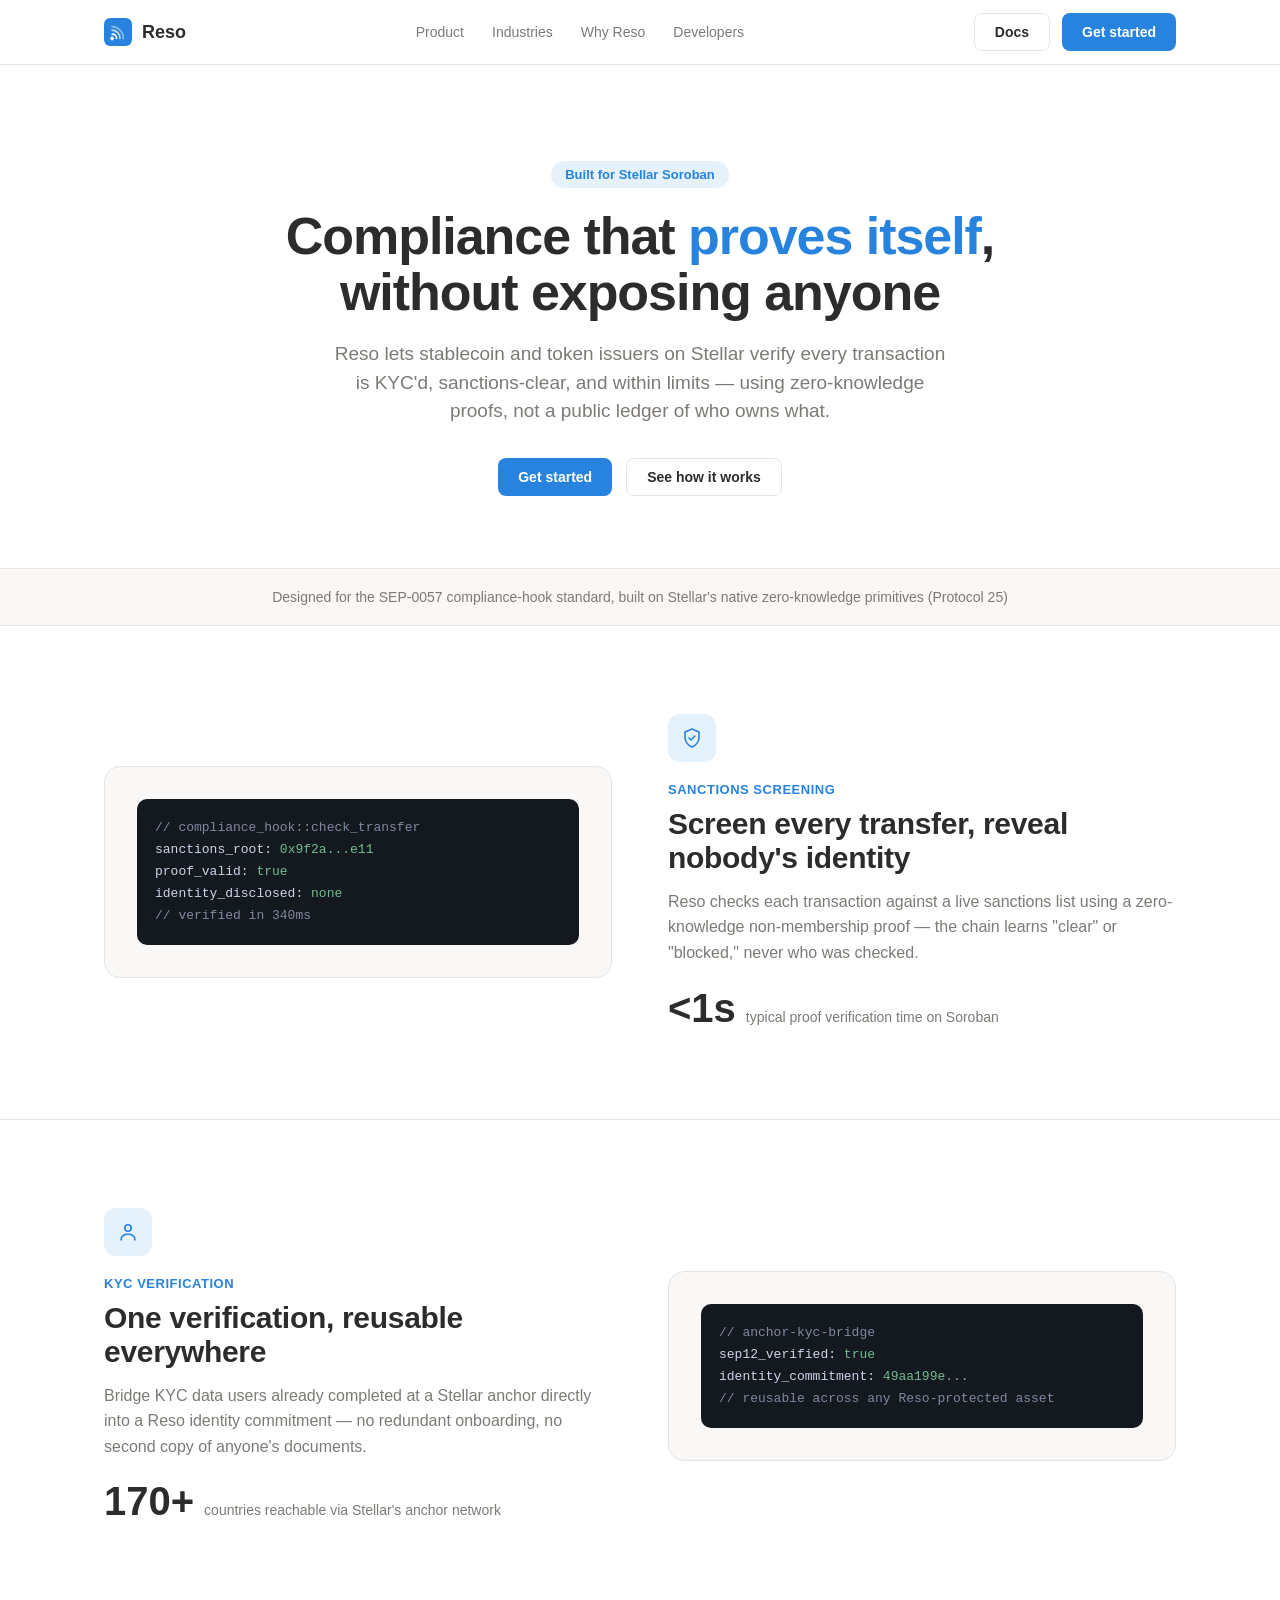
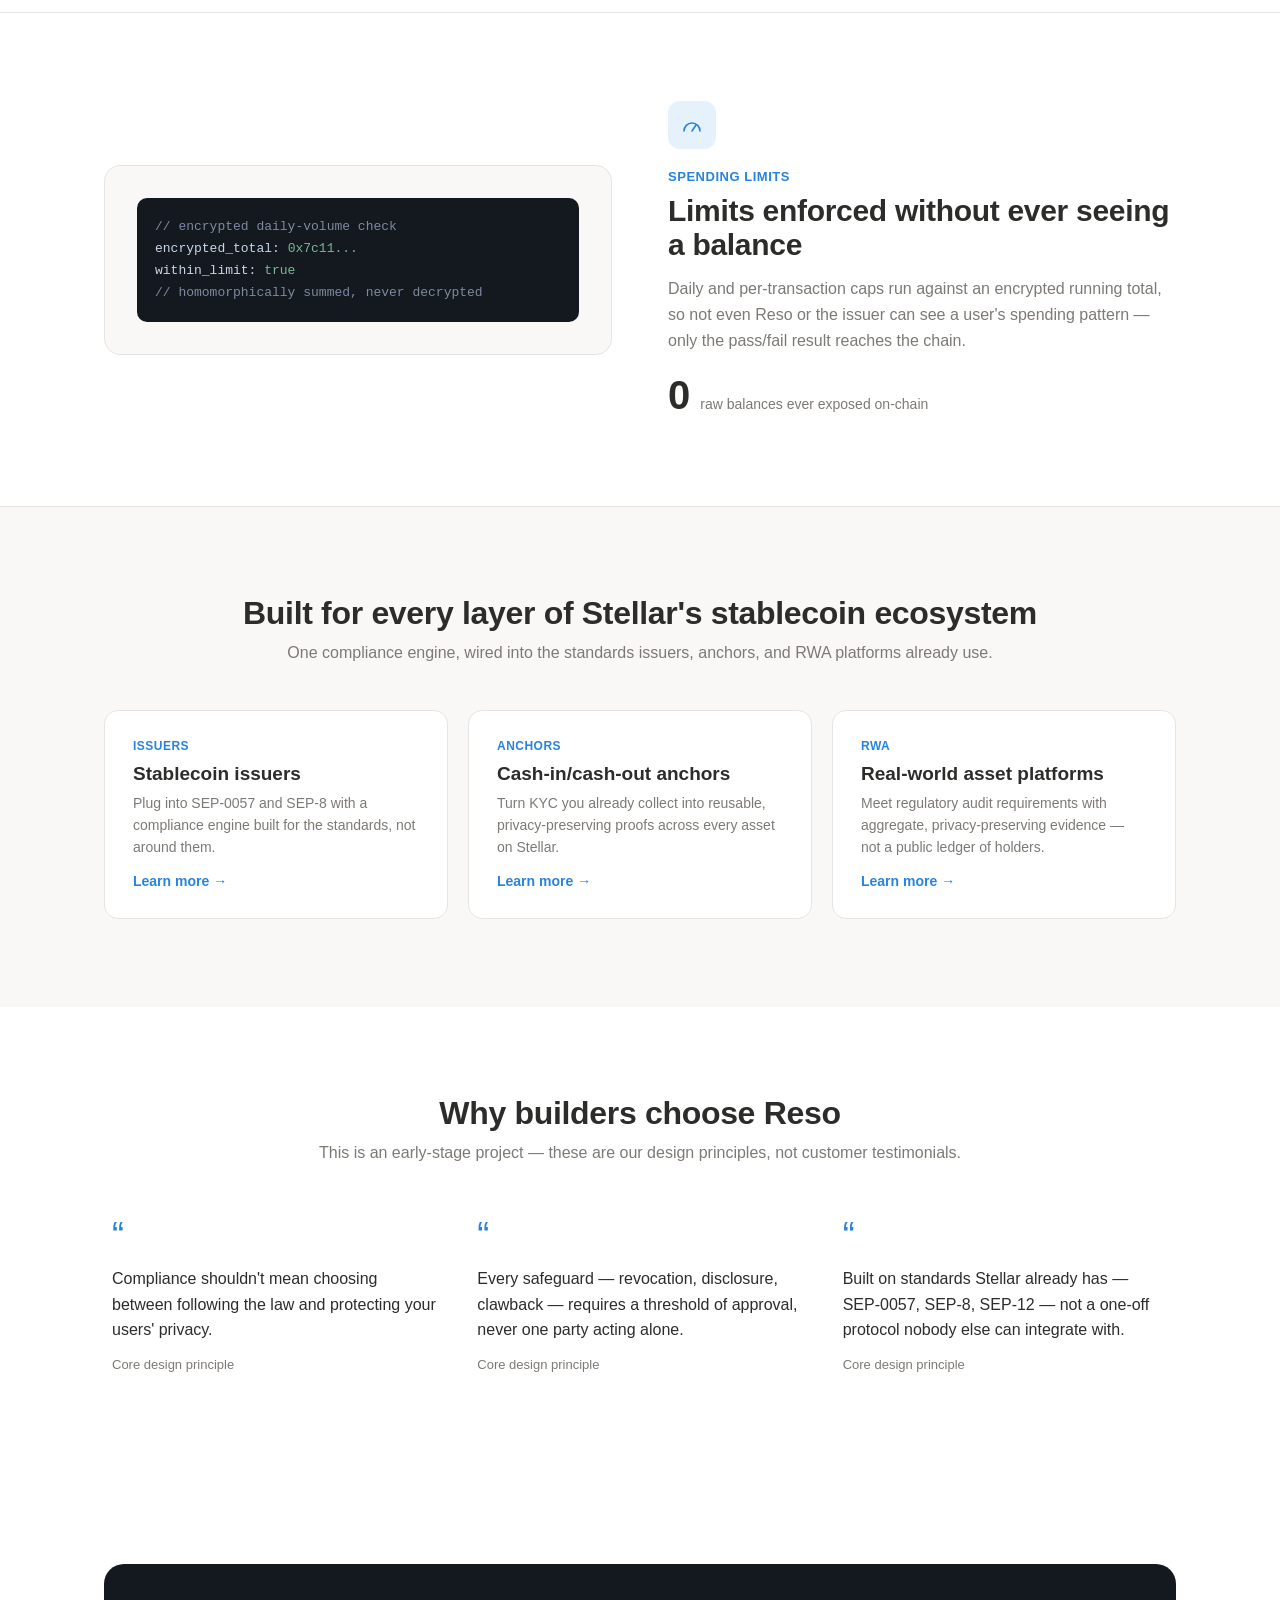
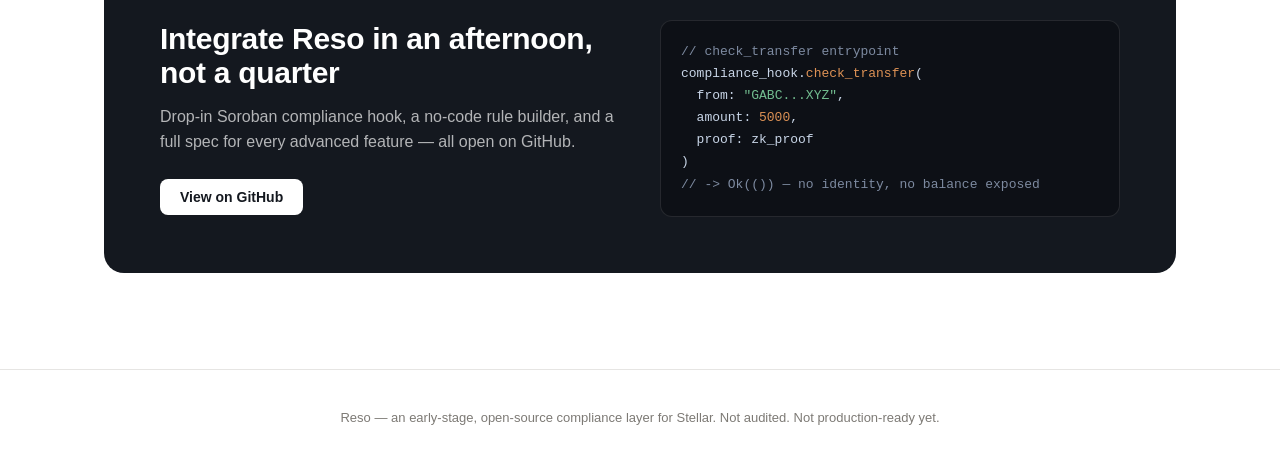
==== site/index.html @ d17f3d20 "Add marketing landing page (site/index.html)" ====
<!DOCTYPE html>
<html lang="en">
<head>
<meta charset="UTF-8" />
<meta name="viewport" content="width=device-width, initial-scale=1.0" />
<title>Reso — Privacy-preserving compliance for Stellar stablecoins</title>
<style>
  :root {
    --text-primary: #2C2C2B;
    --text-secondary: #7D7A75;
    --canvas: #FFFFFF;
    --surface: #F9F8F7;
    --surface-2: #F0EFED;
    --border: #E6E5E3;
    --blue: #2783DE;
    --blue-soft: #E5F2FC;
    --green: #46A171;
    --green-soft: #E8F1EC;
  }
  * { box-sizing: border-box; }
  html { scroll-behavior: smooth; }
  body {
    margin: 0;
    font-family: -apple-system, BlinkMacSystemFont, "Segoe UI", Helvetica, Arial, sans-serif;
    color: var(--text-primary);
    background: var(--canvas);
    -webkit-font-smoothing: antialiased;
  }
  a { color: inherit; text-decoration: none; }
  .wrap { max-width: 1120px; margin: 0 auto; padding: 0 24px; }

  nav.top { position: sticky; top: 0; background: rgba(255,255,255,0.85); backdrop-filter: blur(8px); border-bottom: 1px solid var(--border); z-index: 10; }
  nav.top .wrap { display: flex; align-items: center; justify-content: space-between; height: 64px; }
  .brand { display: flex; align-items: center; gap: 10px; font-weight: 800; font-size: 18px; }
  .brand img { width: 28px; height: 28px; }
  .nav-links { display: flex; gap: 28px; font-size: 14px; color: var(--text-secondary); }
  .nav-links a:hover { color: var(--text-primary); }
  .nav-cta { display: flex; gap: 12px; }

  .btn { display: inline-flex; align-items: center; gap: 8px; padding: 10px 20px; border-radius: 8px; font-size: 14px; font-weight: 600; cursor: pointer; transition: transform .15s ease, box-shadow .15s ease, background .15s ease; border: none; }
  .btn-primary { background: var(--blue); color: #fff; }
  .btn-primary:hover { transform: translateY(-1px); box-shadow: 0 6px 16px rgba(39,131,222,0.30); }
  .btn-ghost { background: transparent; color: var(--text-primary); border: 1px solid var(--border); }
  .btn-ghost:hover { background: var(--surface-2); }

  header.hero { padding: 96px 0 72px; text-align: center; }
  .eyebrow { display: inline-block; font-size: 13px; font-weight: 600; color: var(--blue); background: var(--blue-soft); padding: 6px 14px; border-radius: 999px; margin-bottom: 20px; }
  h1 { font-size: 52px; line-height: 1.08; letter-spacing: -0.02em; margin: 0 0 20px; }
  h1 span { color: var(--blue); }
  .hero p.sub { font-size: 19px; color: var(--text-secondary); max-width: 620px; margin: 0 auto 32px; line-height: 1.5; }
  .hero-ctas { display: flex; gap: 14px; justify-content: center; }

  .trust-bar { border-top: 1px solid var(--border); border-bottom: 1px solid var(--border); background: var(--surface); padding: 20px 0; text-align: center; color: var(--text-secondary); font-size: 14px; }

  section.feature-row { padding: 88px 0; border-bottom: 1px solid var(--border); }
  .feature-grid { display: grid; grid-template-columns: 1fr 1fr; gap: 56px; align-items: center; }
  .feature-row:nth-child(even) .feature-grid { direction: rtl; }
  .feature-row:nth-child(even) .feature-grid > * { direction: ltr; }
  .feature-icon { width: 48px; height: 48px; border-radius: 12px; background: var(--blue-soft); display: flex; align-items: center; justify-content: center; margin-bottom: 20px; }
  .feature-tag { font-size: 13px; font-weight: 700; color: var(--blue); text-transform: uppercase; letter-spacing: .04em; margin-bottom: 10px; }
  .feature-grid h2 { font-size: 30px; margin: 0 0 14px; letter-spacing: -0.01em; }
  .feature-grid p { color: var(--text-secondary); font-size: 16px; line-height: 1.6; margin: 0 0 20px; }
  .feature-visual { background: var(--surface); border: 1px solid var(--border); border-radius: 16px; padding: 32px; }
  .stat-callout { display: flex; align-items: baseline; gap: 10px; }
  .stat-callout .num { font-size: 40px; font-weight: 800; color: var(--text-primary); }
  .stat-callout .lbl { font-size: 14px; color: var(--text-secondary); }

  .proof-card { font-family: Menlo, Consolas, monospace; font-size: 13px; background: #14181F; color: #C9D6E8; border-radius: 10px; padding: 18px; line-height: 1.7; }
  .proof-card .ok { color: #72BC8F; }
  .proof-card .muted { color: #7D8AA0; }

  section.industries { padding: 88px 0; background: var(--surface); }
  .section-head { text-align: center; margin-bottom: 48px; }
  .section-head h2 { font-size: 32px; margin: 0 0 12px; letter-spacing: -0.01em; }
  .section-head p { color: var(--text-secondary); font-size: 16px; margin: 0; }
  .card-grid { display: grid; grid-template-columns: repeat(3, 1fr); gap: 20px; }
  .card { background: var(--canvas); border: 1px solid var(--border); border-radius: 14px; padding: 28px; transition: transform .18s ease, box-shadow .18s ease; }
  .card:hover { transform: translateY(-4px); box-shadow: 0 10px 24px rgba(0,0,0,0.06); }
  .card .tag { font-size: 12px; font-weight: 700; color: var(--blue); text-transform: uppercase; letter-spacing: .04em; }
  .card h3 { font-size: 19px; margin: 10px 0 8px; }
  .card p { color: var(--text-secondary); font-size: 14px; line-height: 1.55; margin: 0 0 14px; }
  .card a { font-size: 14px; font-weight: 600; color: var(--blue); }

  section.values { padding: 88px 0; }
  .value-grid { display: grid; grid-template-columns: repeat(3, 1fr); gap: 24px; }
  .value-card { padding: 8px; }
  .value-card .quote-mark { font-size: 36px; color: var(--blue); line-height: 1; margin-bottom: 12px; }
  .value-card p.claim { font-size: 16px; line-height: 1.6; margin: 0 0 14px; }
  .value-card .who { font-size: 13px; color: var(--text-secondary); }

  section.dev-cta { padding: 96px 0; }
  .dev-box { background: #14181F; border-radius: 20px; padding: 56px; color: #fff; display: grid; grid-template-columns: 1fr 1fr; gap: 40px; align-items: center; }
  .dev-box h2 { font-size: 30px; margin: 0 0 14px; letter-spacing: -0.01em; }
  .dev-box p { color: rgba(255,255,255,0.68); font-size: 16px; line-height: 1.6; margin: 0 0 24px; }
  .dev-box .btn-primary { background: #fff; color: #14181F; }
  .dev-box .btn-primary:hover { box-shadow: 0 6px 16px rgba(255,255,255,0.18); }
  pre.code-block { background: #0D1016; border: 1px solid rgba(255,255,255,0.10); border-radius: 12px; padding: 20px; font-family: Menlo, Consolas, monospace; font-size: 13px; color: #C9D6E8; overflow-x: auto; margin: 0; line-height: 1.7; }
  .code-block .kw { color: #DE9255; }
  .code-block .str { color: #72BC8F; }
  .code-block .com { color: #7D8AA0; }

  footer { padding: 40px 0; border-top: 1px solid var(--border); text-align: center; color: var(--text-secondary); font-size: 13px; }

  .reveal { opacity: 0; transform: translateY(16px); transition: opacity .6s ease, transform .6s ease; }
  .reveal.in { opacity: 1; transform: translateY(0); }
  @media (prefers-reduced-motion: reduce) {
    .reveal { opacity: 1; transform: none; transition: none; }
    .btn, .card { transition: none; }
  }

  @media (max-width: 860px) {
    h1 { font-size: 36px; }
    .feature-grid, .card-grid, .value-grid, .dev-box { grid-template-columns: 1fr; }
    .feature-row:nth-child(even) .feature-grid { direction: ltr; }
    .nav-links { display: none; }
  }
</style>
</head>
<body>

<nav class="top">
  <div class="wrap">
    <div class="brand">
      <svg width="28" height="28" viewBox="0 0 200 200"><rect width="200" height="200" rx="44" fill="#2783DE"/><path d="M 138 146 A 82 82 0 0 0 58 62" fill="none" stroke="#fff" stroke-width="12" stroke-linecap="round" opacity="0.45"/><path d="M 114 146 A 58 58 0 0 0 58 86" fill="none" stroke="#fff" stroke-width="12" stroke-linecap="round" opacity="0.7"/><path d="M 90 146 A 28 28 0 0 0 58 116" fill="none" stroke="#fff" stroke-width="12" stroke-linecap="round"/><rect x="46" y="134" width="24" height="24" rx="5" fill="#fff" transform="rotate(45 58 146)"/></svg>
      Reso
    </div>
    <div class="nav-links">
      <a href="#product">Product</a>
      <a href="#industries">Industries</a>
      <a href="#values">Why Reso</a>
      <a href="#developers">Developers</a>
    </div>
    <div class="nav-cta">
      <a class="btn btn-ghost" href="#developers">Docs</a>
      <a class="btn btn-primary" href="#developers">Get started</a>
    </div>
  </div>
</nav>

<header class="hero">
  <div class="wrap">
    <span class="eyebrow">Built for Stellar Soroban</span>
    <h1>Compliance that <span>proves itself</span>,<br>without exposing anyone</h1>
    <p class="sub">Reso lets stablecoin and token issuers on Stellar verify every transaction is KYC'd, sanctions-clear, and within limits — using zero-knowledge proofs, not a public ledger of who owns what.</p>
    <div class="hero-ctas">
      <a class="btn btn-primary" href="#developers">Get started</a>
      <a class="btn btn-ghost" href="#product">See how it works</a>
    </div>
  </div>
</header>

<div class="trust-bar">Designed for the SEP-0057 compliance-hook standard, built on Stellar's native zero-knowledge primitives (Protocol 25)</div>

<section class="feature-row reveal" id="product">
  <div class="wrap feature-grid">
    <div>
      <div class="feature-icon"><svg width="24" height="24" viewBox="0 0 24 24" fill="none"><path d="M12 3l7 3v5c0 5-3.4 8.4-7 10-3.6-1.6-7-5-7-10V6l7-3z" stroke="#2783DE" stroke-width="1.6" stroke-linejoin="round"/><path d="M9 12l2 2 4-4" stroke="#2783DE" stroke-width="1.6" stroke-linecap="round" stroke-linejoin="round"/></svg></div>
      <div class="feature-tag">Sanctions Screening</div>
      <h2>Screen every transfer, reveal nobody's identity</h2>
      <p>Reso checks each transaction against a live sanctions list using a zero-knowledge non-membership proof — the chain learns "clear" or "blocked," never who was checked.</p>
      <div class="stat-callout"><span class="num">&lt;1s</span><span class="lbl">typical proof verification time on Soroban</span></div>
    </div>
    <div class="feature-visual">
      <div class="proof-card">
        <div class="muted">// compliance_hook::check_transfer</div>
        <div>sanctions_root: <span class="ok">0x9f2a...e11</span></div>
        <div>proof_valid: <span class="ok">true</span></div>
        <div>identity_disclosed: <span class="ok">none</span></div>
        <div class="muted">// verified in 340ms</div>
      </div>
    </div>
  </div>
</section>

<section class="feature-row reveal">
  <div class="wrap feature-grid">
    <div>
      <div class="feature-icon"><svg width="24" height="24" viewBox="0 0 24 24" fill="none"><circle cx="12" cy="8" r="3.2" stroke="#2783DE" stroke-width="1.6"/><path d="M5 20c0-3.5 3-6 7-6s7 2.5 7 6" stroke="#2783DE" stroke-width="1.6" stroke-linecap="round"/></svg></div>
      <div class="feature-tag">KYC Verification</div>
      <h2>One verification, reusable everywhere</h2>
      <p>Bridge KYC data users already completed at a Stellar anchor directly into a Reso identity commitment — no redundant onboarding, no second copy of anyone's documents.</p>
      <div class="stat-callout"><span class="num">170+</span><span class="lbl">countries reachable via Stellar's anchor network</span></div>
    </div>
    <div class="feature-visual">
      <div class="proof-card">
        <div class="muted">// anchor-kyc-bridge</div>
        <div>sep12_verified: <span class="ok">true</span></div>
        <div>identity_commitment: <span class="ok">49aa199e...</span></div>
        <div class="muted">// reusable across any Reso-protected asset</div>
      </div>
    </div>
  </div>
</section>

<section class="feature-row reveal">
  <div class="wrap feature-grid">
    <div>
      <div class="feature-icon"><svg width="24" height="24" viewBox="0 0 24 24" fill="none"><path d="M4 18a8 8 0 1116 0" stroke="#2783DE" stroke-width="1.6" stroke-linecap="round"/><path d="M12 18l4-6" stroke="#2783DE" stroke-width="1.6" stroke-linecap="round"/></svg></div>
      <div class="feature-tag">Spending Limits</div>
      <h2>Limits enforced without ever seeing a balance</h2>
      <p>Daily and per-transaction caps run against an encrypted running total, so not even Reso or the issuer can see a user's spending pattern — only the pass/fail result reaches the chain.</p>
      <div class="stat-callout"><span class="num">0</span><span class="lbl">raw balances ever exposed on-chain</span></div>
    </div>
    <div class="feature-visual">
      <div class="proof-card">
        <div class="muted">// encrypted daily-volume check</div>
        <div>encrypted_total: <span class="ok">0x7c11...</span></div>
        <div>within_limit: <span class="ok">true</span></div>
        <div class="muted">// homomorphically summed, never decrypted</div>
      </div>
    </div>
  </div>
</section>

<section class="industries" id="industries">
  <div class="wrap">
    <div class="section-head reveal">
      <h2>Built for every layer of Stellar's stablecoin ecosystem</h2>
      <p>One compliance engine, wired into the standards issuers, anchors, and RWA platforms already use.</p>
    </div>
    <div class="card-grid">
      <div class="card reveal">
        <div class="tag">Issuers</div>
        <h3>Stablecoin issuers</h3>
        <p>Plug into SEP-0057 and SEP-8 with a compliance engine built for the standards, not around them.</p>
        <a href="#developers">Learn more →</a>
      </div>
      <div class="card reveal">
        <div class="tag">Anchors</div>
        <h3>Cash-in/cash-out anchors</h3>
        <p>Turn KYC you already collect into reusable, privacy-preserving proofs across every asset on Stellar.</p>
        <a href="#developers">Learn more →</a>
      </div>
      <div class="card reveal">
        <div class="tag">RWA</div>
        <h3>Real-world asset platforms</h3>
        <p>Meet regulatory audit requirements with aggregate, privacy-preserving evidence — not a public ledger of holders.</p>
        <a href="#developers">Learn more →</a>
      </div>
    </div>
  </div>
</section>

<section class="values" id="values">
  <div class="wrap">
    <div class="section-head reveal">
      <h2>Why builders choose Reso</h2>
      <p>This is an early-stage project — these are our design principles, not customer testimonials.</p>
    </div>
    <div class="value-grid">
      <div class="value-card reveal">
        <div class="quote-mark">“</div>
        <p class="claim">Compliance shouldn't mean choosing between following the law and protecting your users' privacy.</p>
        <div class="who">Core design principle</div>
      </div>
      <div class="value-card reveal">
        <div class="quote-mark">“</div>
        <p class="claim">Every safeguard — revocation, disclosure, clawback — requires a threshold of approval, never one party acting alone.</p>
        <div class="who">Core design principle</div>
      </div>
      <div class="value-card reveal">
        <div class="quote-mark">“</div>
        <p class="claim">Built on standards Stellar already has — SEP-0057, SEP-8, SEP-12 — not a one-off protocol nobody else can integrate with.</p>
        <div class="who">Core design principle</div>
      </div>
    </div>
  </div>
</section>

<section class="dev-cta" id="developers">
  <div class="wrap">
    <div class="dev-box reveal">
      <div>
        <h2>Integrate Reso in an afternoon, not a quarter</h2>
        <p>Drop-in Soroban compliance hook, a no-code rule builder, and a full spec for every advanced feature — all open on GitHub.</p>
        <a class="btn btn-primary" href="https://github.com/salch-cred/reso">View on GitHub</a>
      </div>
      <pre class="code-block"><span class="com">// check_transfer entrypoint</span>
compliance_hook.<span class="kw">check_transfer</span>(
  from: <span class="str">"GABC...XYZ"</span>,
  amount: <span class="kw">5000</span>,
  proof: zk_proof
)
<span class="com">// -&gt; Ok(()) — no identity, no balance exposed</span></pre>
    </div>
  </div>
</section>

<footer>
  <div class="wrap">Reso — an early-stage, open-source compliance layer for Stellar. Not audited. Not production-ready yet.</div>
</footer>

<script>
  const revealEls = document.querySelectorAll(".reveal");
  const io = new IntersectionObserver((entries) => {
    entries.forEach((e) => { if (e.isIntersecting) { e.target.classList.add("in"); io.unobserve(e.target); } });
  }, { threshold: 0.15 });
  revealEls.forEach((el) => io.observe(el));
</script>
</body>
</html>
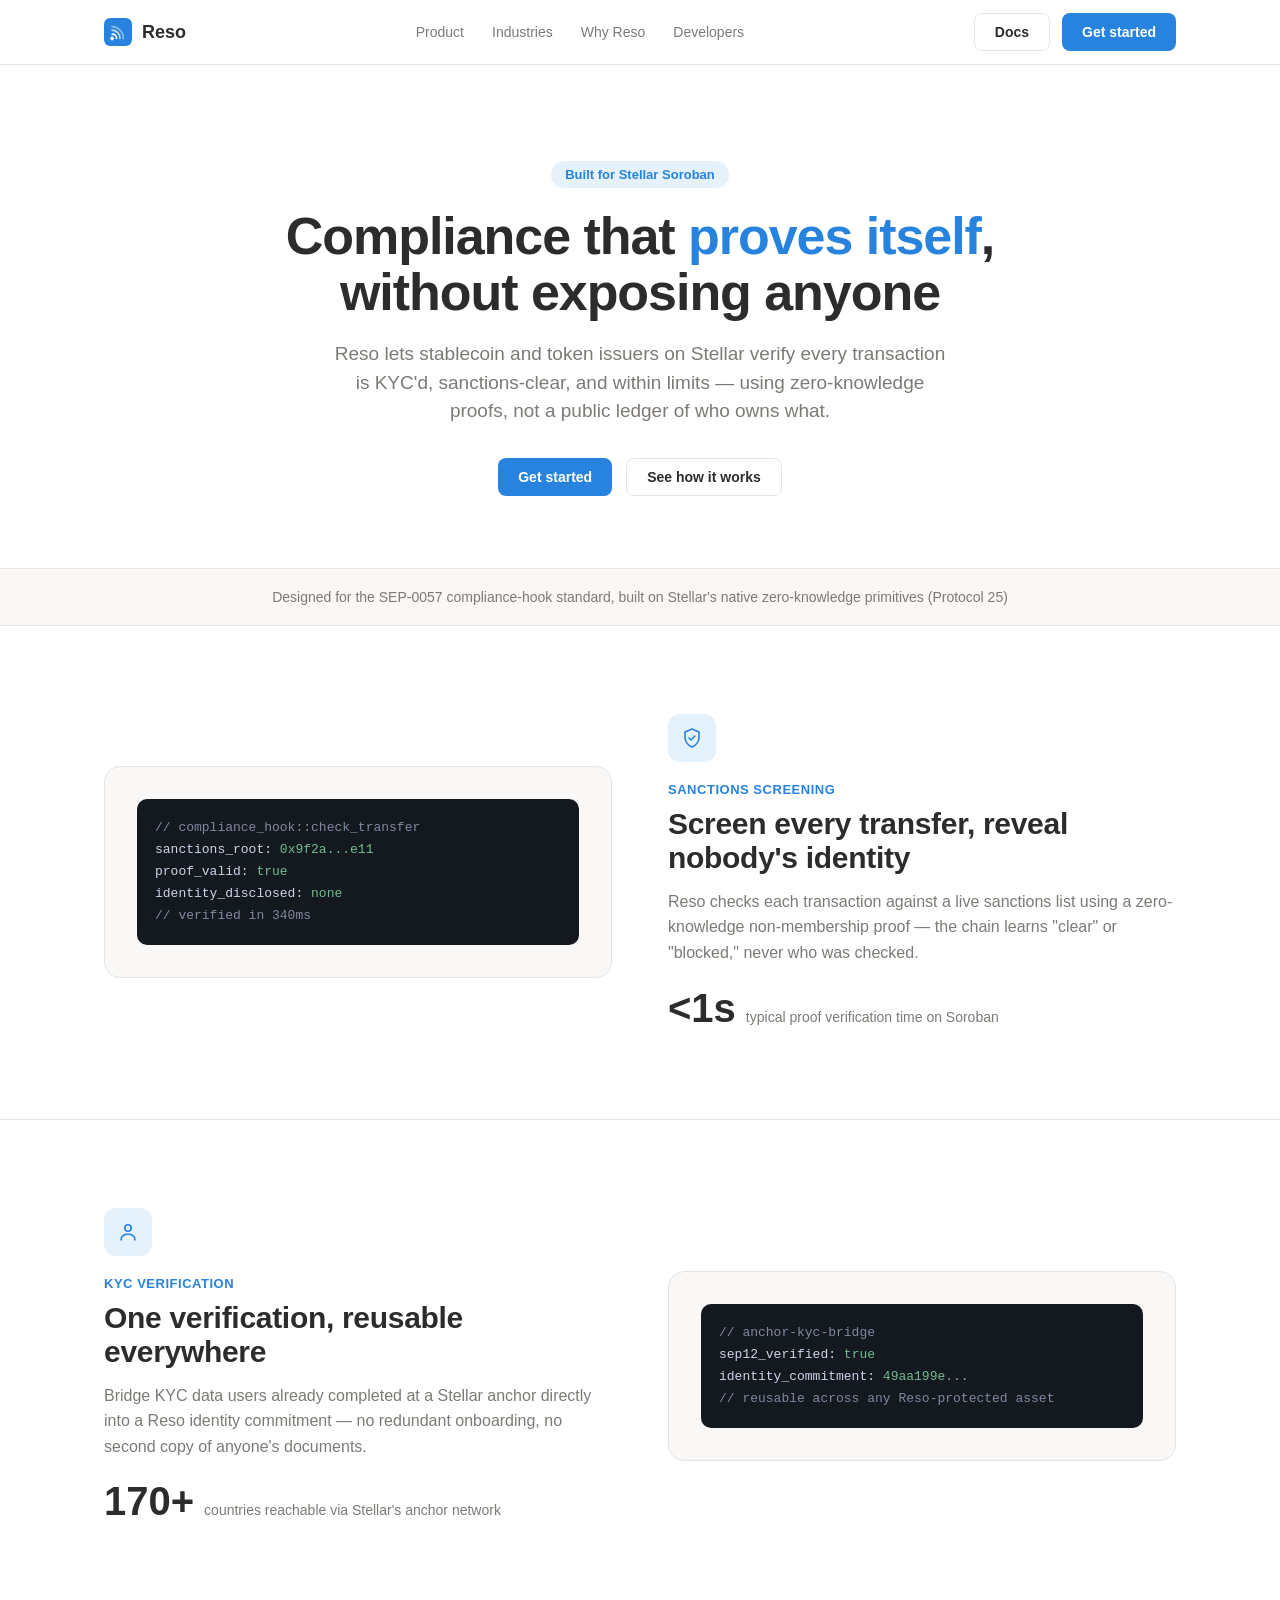
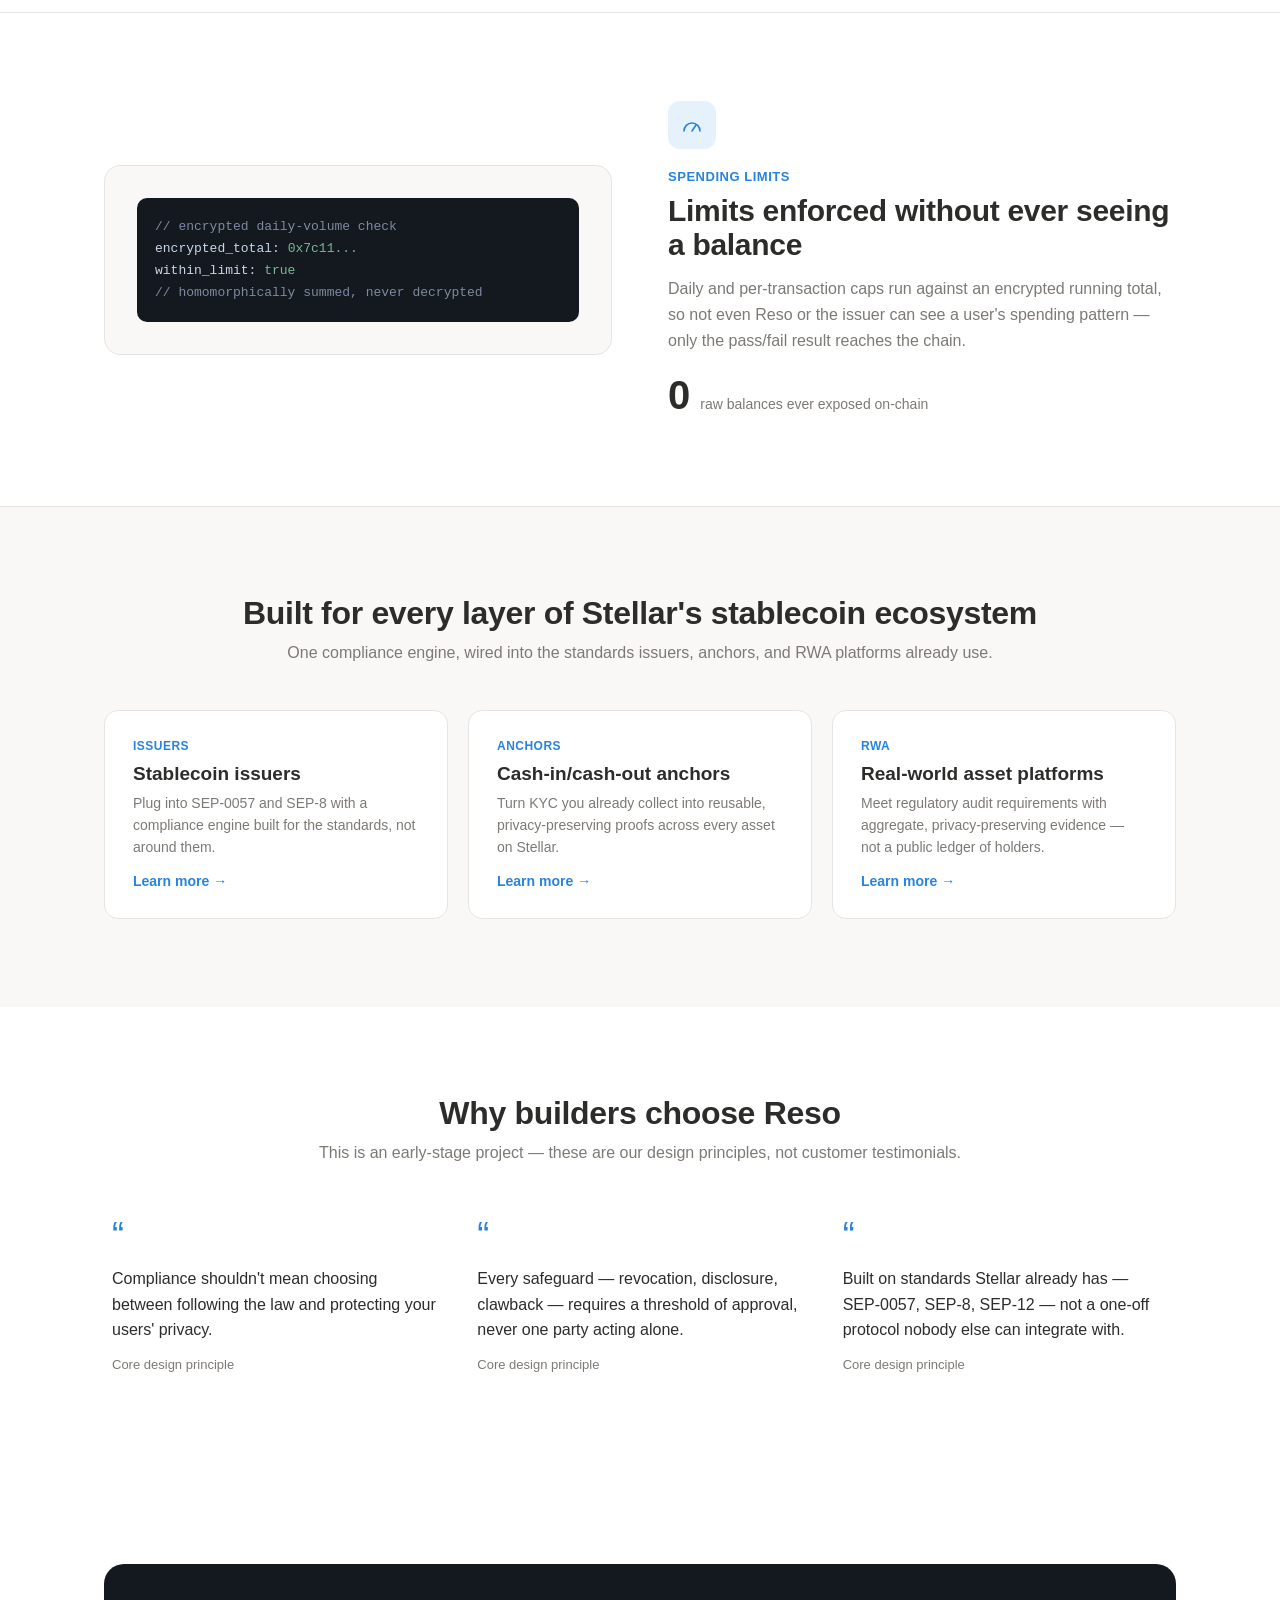
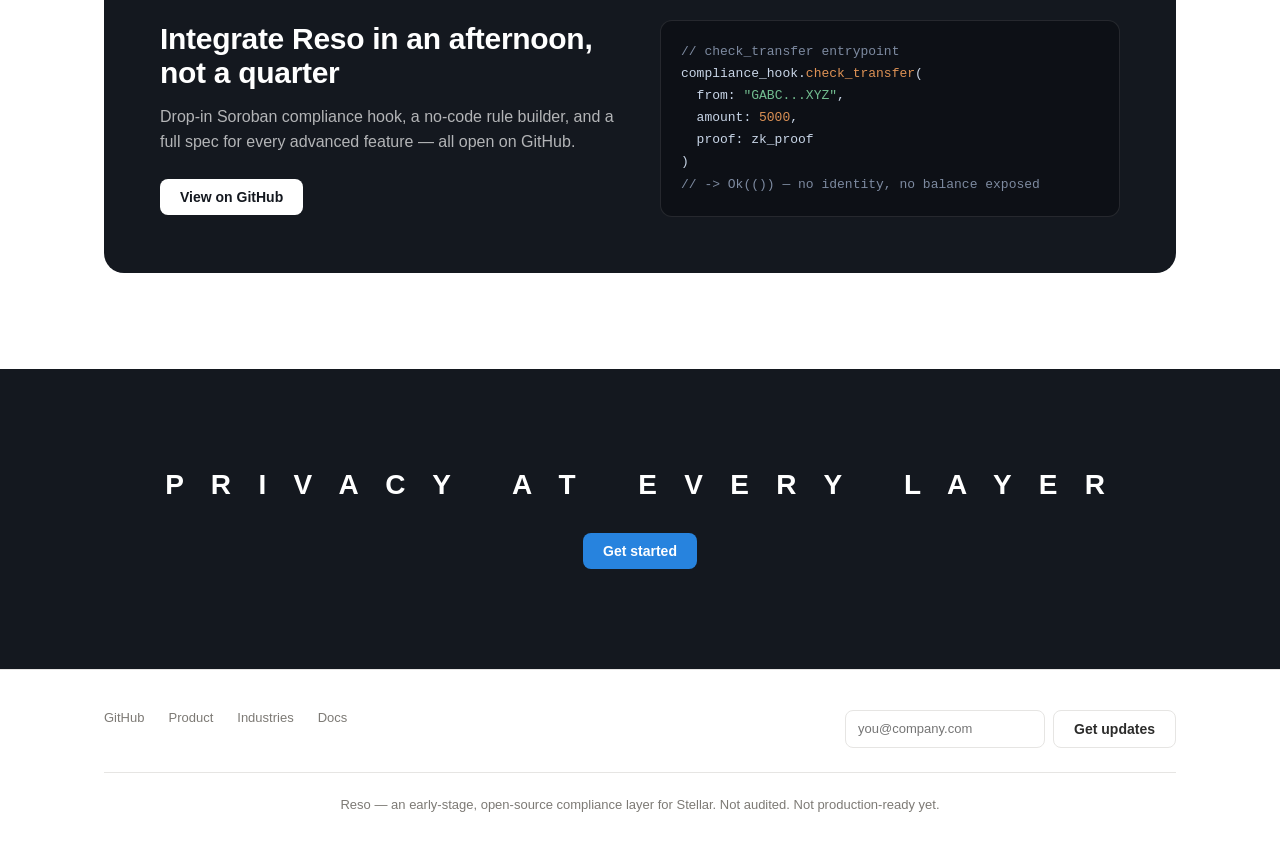
==== commit 86d05142: "Add closing tagline section and expanded footer, based on fuller spade.com structure review" ====
--- a/site/index.html
+++ b/site/index.html
@@ -99,7 +99,17 @@
   .code-block .str { color: #72BC8F; }
   .code-block .com { color: #7D8AA0; }
 
-  footer { padding: 40px 0; border-top: 1px solid var(--border); text-align: center; color: var(--text-secondary); font-size: 13px; }
+  section.closing { padding: 100px 0; text-align: center; background: #14181F; }
+  .closing h2 { color: #fff; font-size: 28px; font-weight: 700; letter-spacing: 0.35em; text-transform: uppercase; margin: 0 0 32px; }
+  .closing .btn-primary { background: var(--blue); }
+
+  footer { padding: 40px 0 32px; border-top: 1px solid var(--border); color: var(--text-secondary); font-size: 13px; }
+  .footer-top { display: flex; justify-content: space-between; align-items: flex-start; flex-wrap: wrap; gap: 24px; margin-bottom: 24px; padding-bottom: 24px; border-bottom: 1px solid var(--border); }
+  .footer-links { display: flex; gap: 24px; flex-wrap: wrap; }
+  .footer-links a:hover { color: var(--text-primary); }
+  .newsletter { display: flex; gap: 8px; }
+  .newsletter input { border: 1px solid var(--border); border-radius: 8px; padding: 9px 12px; font-size: 13px; width: 200px; }
+  .footer-bottom { text-align: center; }
 
   .reveal { opacity: 0; transform: translateY(16px); transition: opacity .6s ease, transform .6s ease; }
   .reveal.in { opacity: 1; transform: translateY(0); }
@@ -286,8 +296,29 @@
   </div>
 </section>
 
+<section class="closing reveal">
+  <div class="wrap">
+    <h2>P R I V A C Y   A T   E V E R Y   L A Y E R</h2>
+    <a class="btn btn-primary" href="#developers">Get started</a>
+  </div>
+</section>
+
 <footer>
-  <div class="wrap">Reso — an early-stage, open-source compliance layer for Stellar. Not audited. Not production-ready yet.</div>
+  <div class="wrap">
+    <div class="footer-top">
+      <div class="footer-links">
+        <a href="https://github.com/salch-cred/reso">GitHub</a>
+        <a href="#product">Product</a>
+        <a href="#industries">Industries</a>
+        <a href="#developers">Docs</a>
+      </div>
+      <form class="newsletter" onsubmit="return false;">
+        <input type="email" placeholder="you@company.com" aria-label="Email for updates">
+        <button class="btn btn-ghost" type="submit">Get updates</button>
+      </form>
+    </div>
+    <div class="footer-bottom">Reso — an early-stage, open-source compliance layer for Stellar. Not audited. Not production-ready yet.</div>
+  </div>
 </footer>
 
 <script>
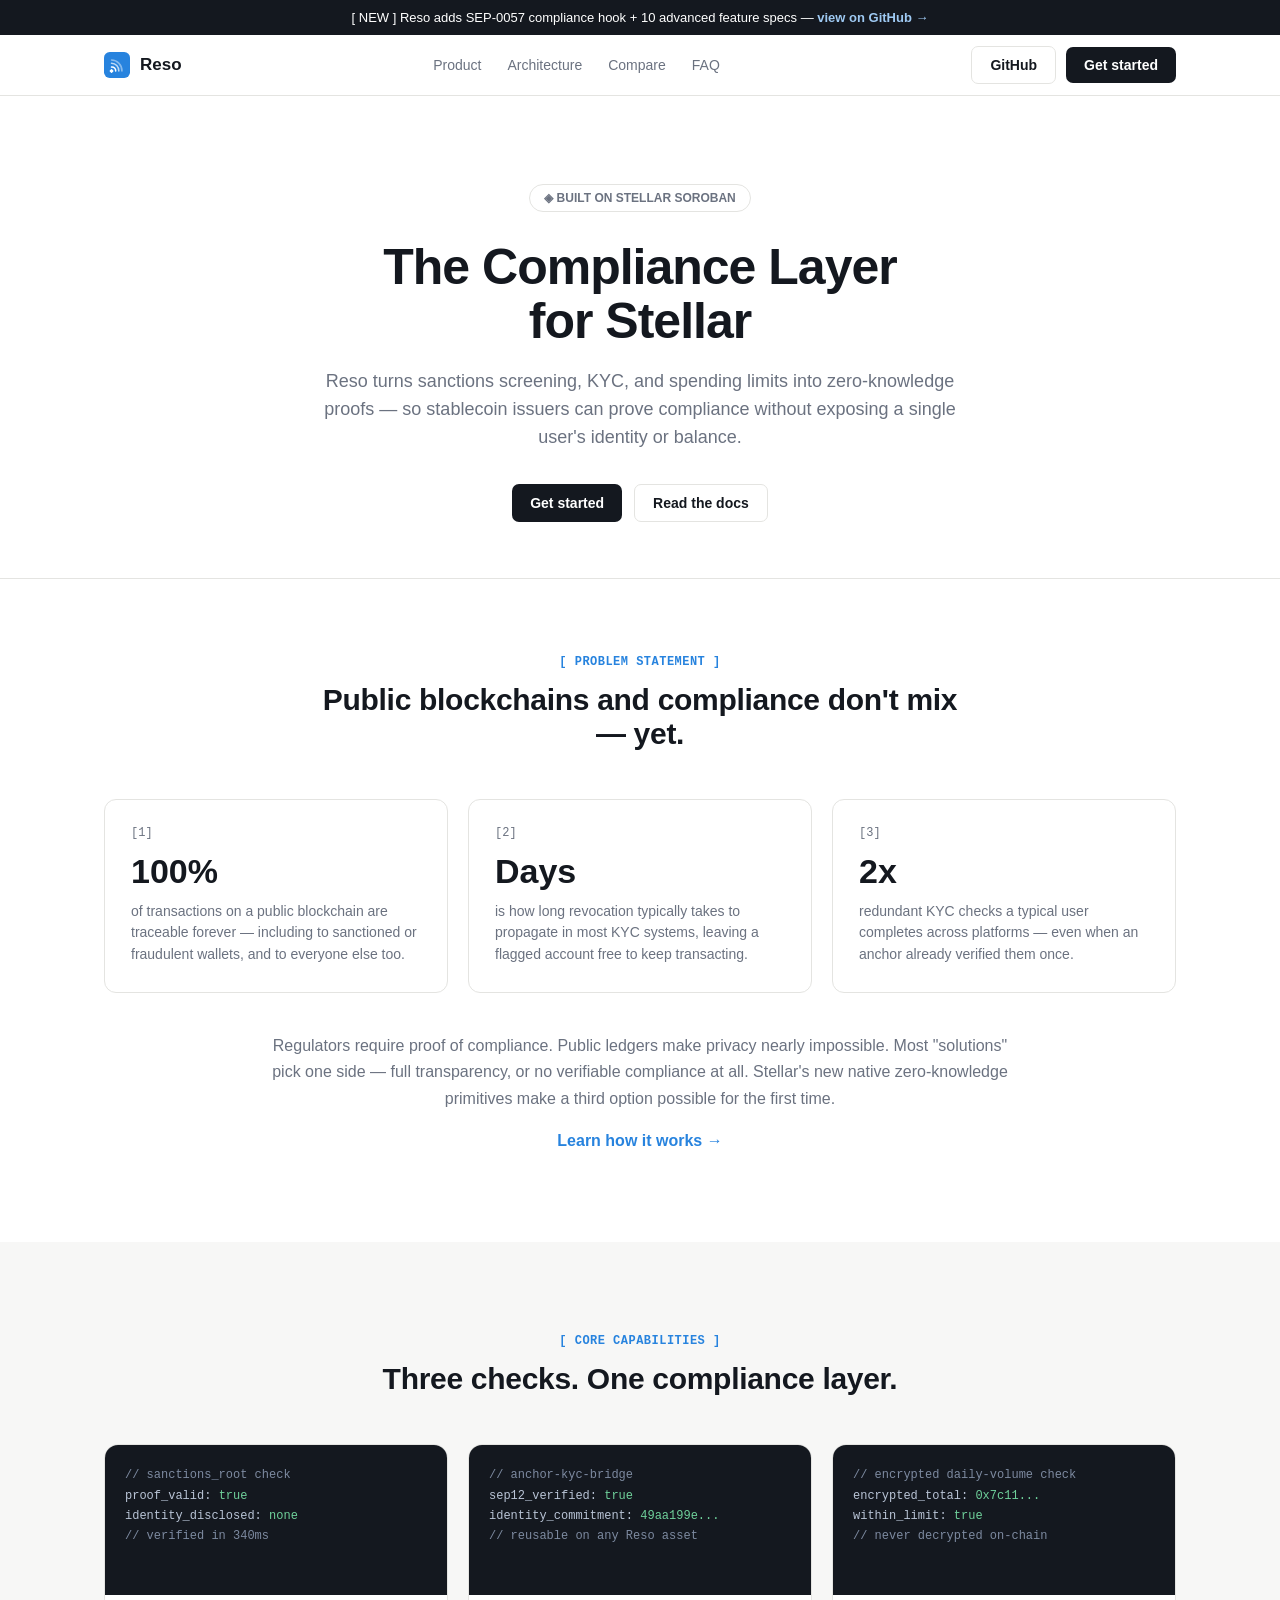
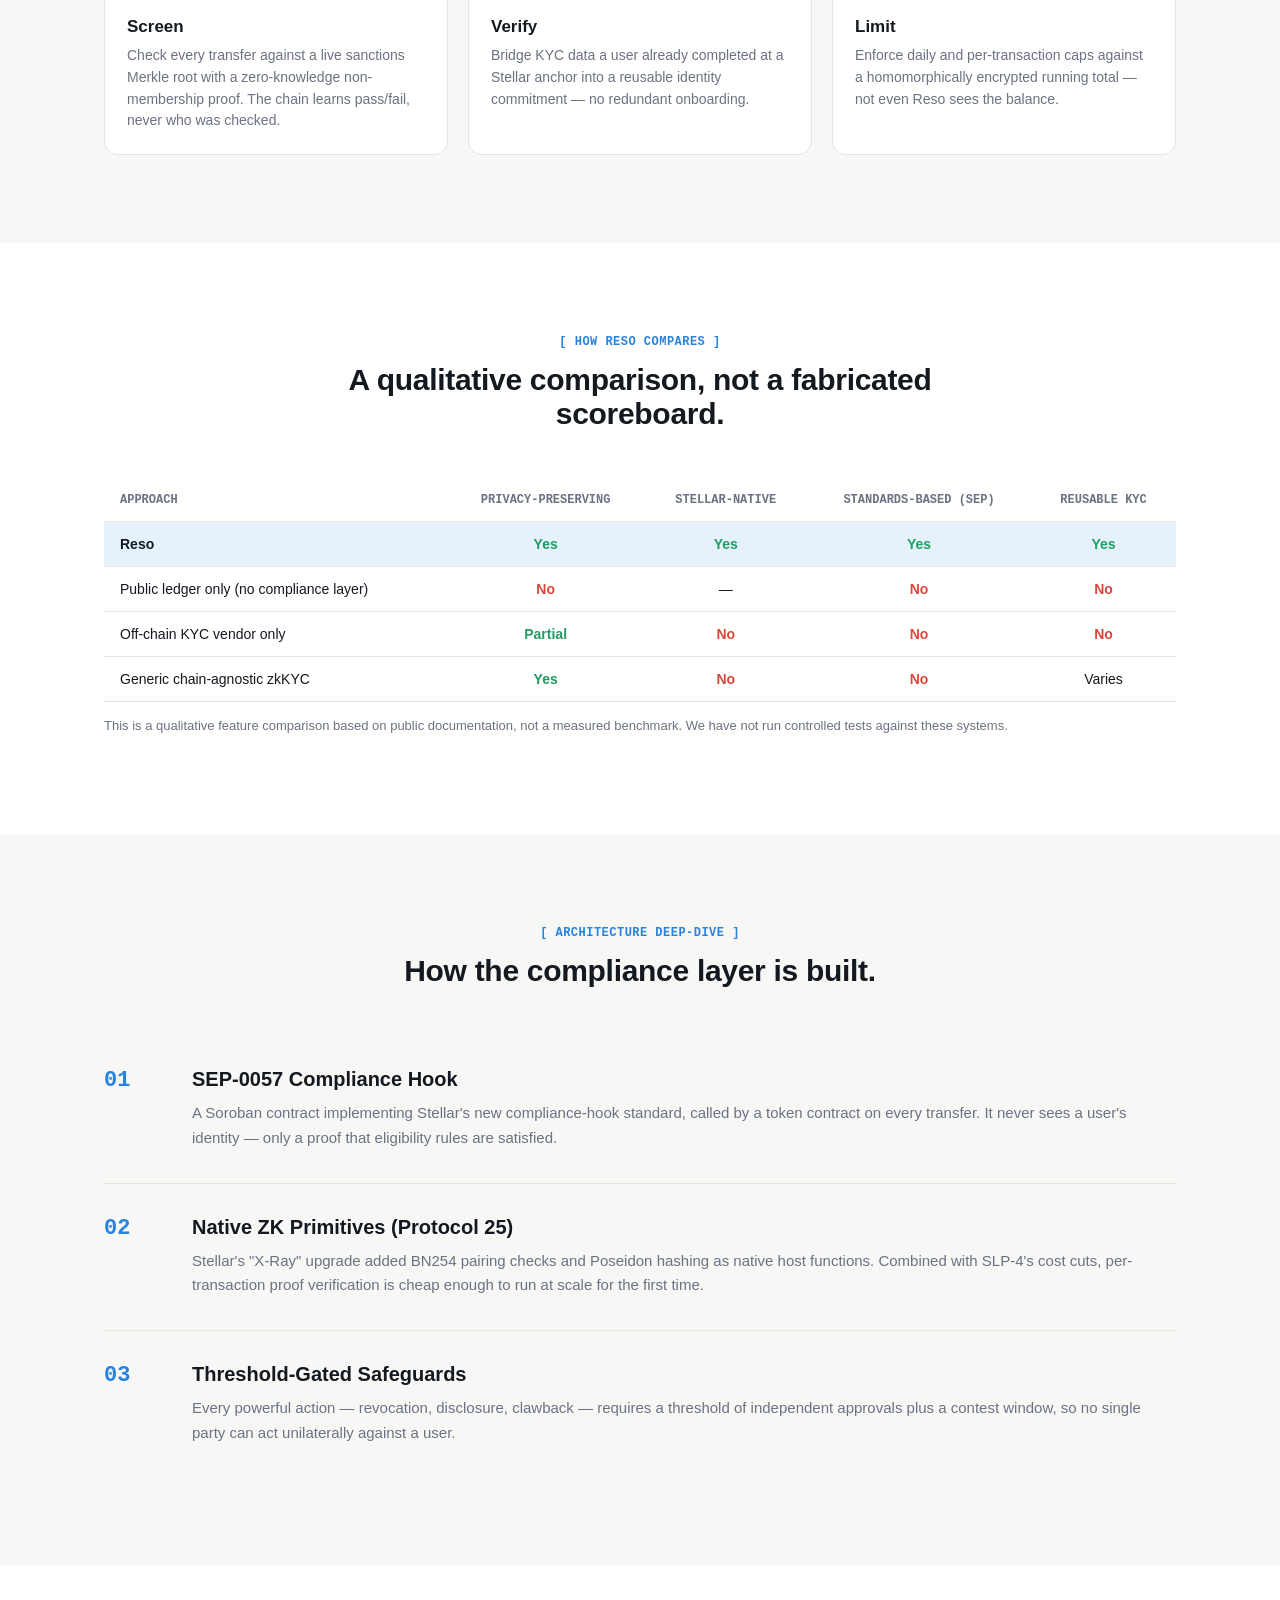
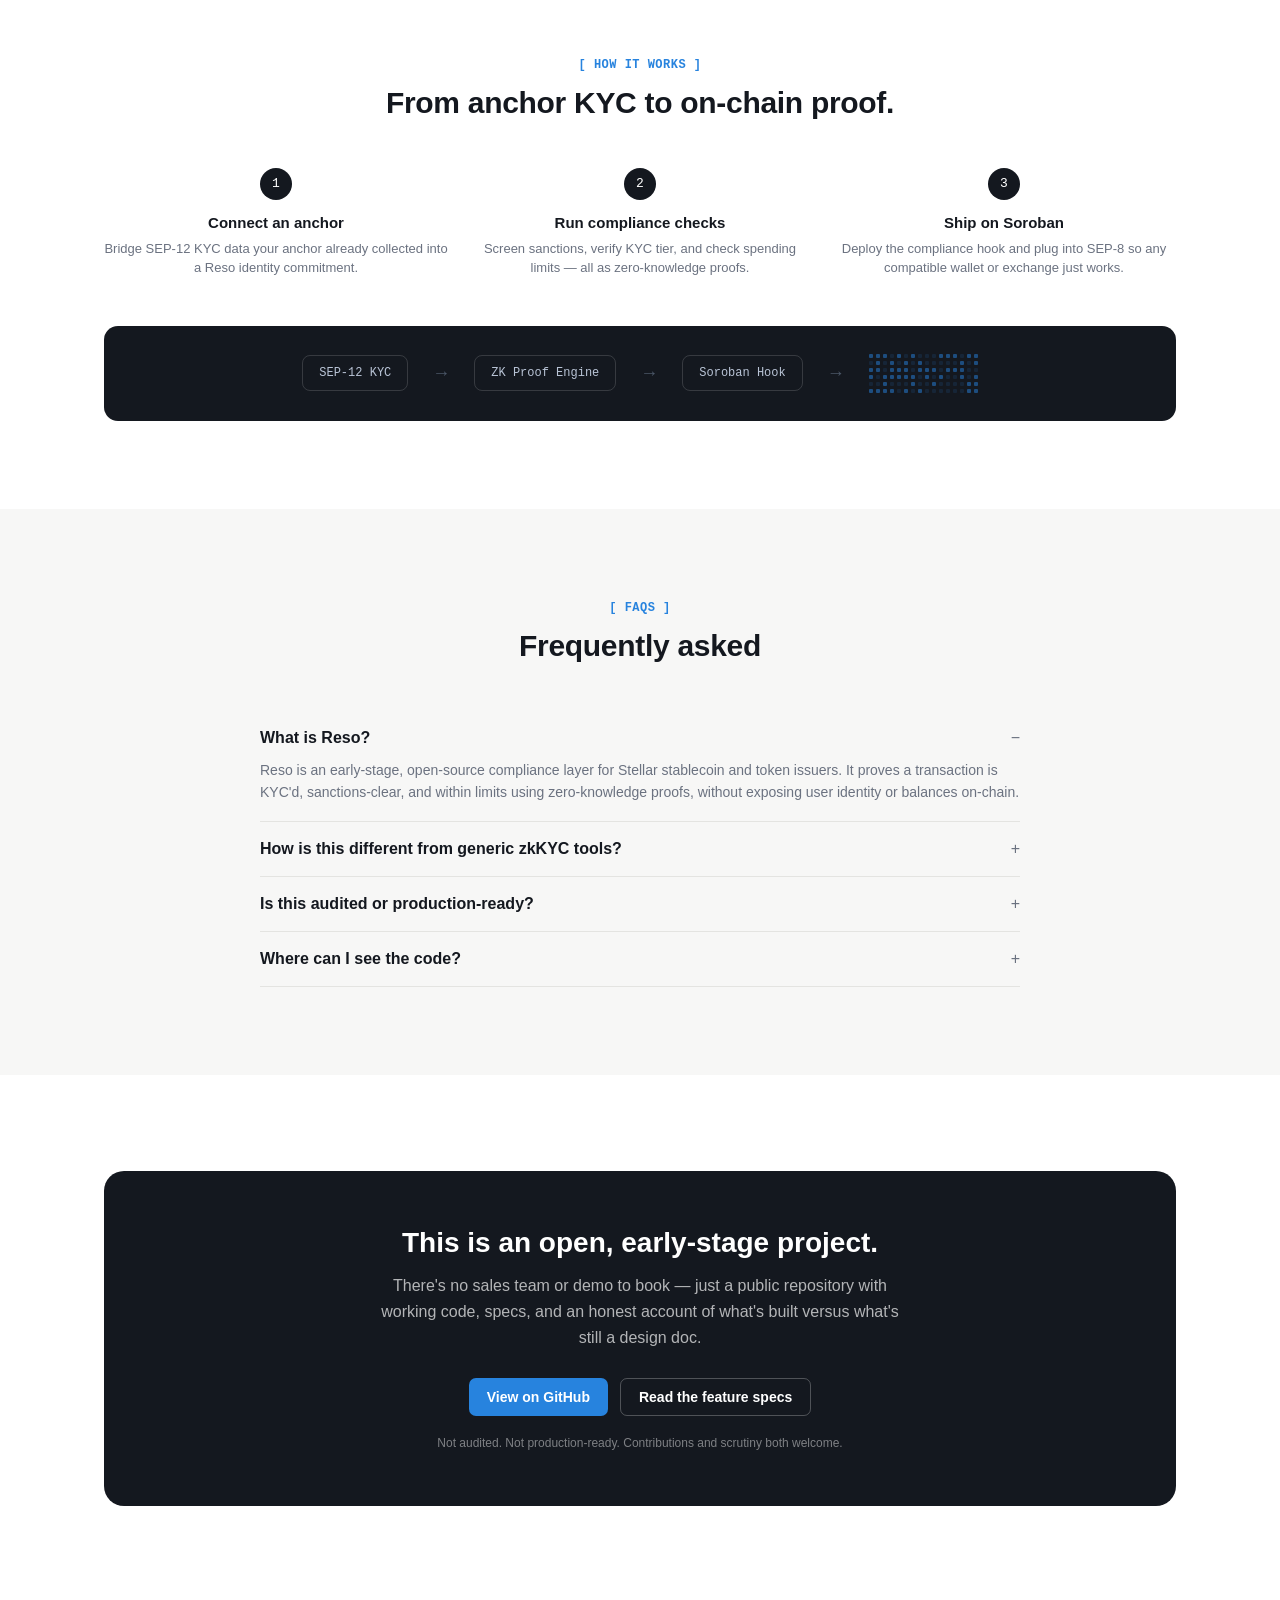
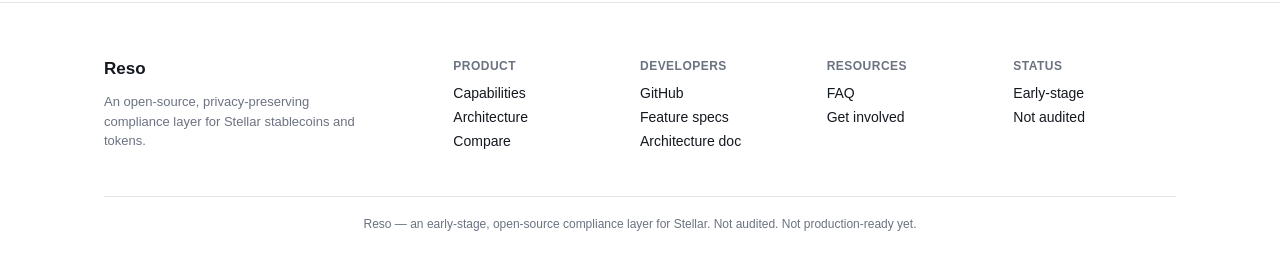
==== commit 76d6042a: "Full frontend redesign inspired by unsiloed.ai structure (dev-tool aesthetic, stat cards, architectu" ====
--- a/site/index.html
+++ b/site/index.html
@@ -3,319 +3,356 @@
 <head>
 <meta charset="UTF-8" />
 <meta name="viewport" content="width=device-width, initial-scale=1.0" />
-<title>Reso — Privacy-preserving compliance for Stellar stablecoins</title>
+<title>Reso — The Compliance Layer for Stellar</title>
 <style>
   :root {
-    --text-primary: #2C2C2B;
-    --text-secondary: #7D7A75;
+    --text-primary: #14181F;
+    --text-secondary: #6B7280;
     --canvas: #FFFFFF;
-    --surface: #F9F8F7;
-    --surface-2: #F0EFED;
-    --border: #E6E5E3;
+    --surface: #F7F7F6;
+    --surface-2: #EFEFED;
+    --border: #E4E4E1;
     --blue: #2783DE;
     --blue-soft: #E5F2FC;
-    --green: #46A171;
-    --green-soft: #E8F1EC;
+    --green: #1F9D63;
+    --red: #D6493A;
+    --mono: Menlo, Consolas, "SF Mono", monospace;
   }
   * { box-sizing: border-box; }
   html { scroll-behavior: smooth; }
-  body {
-    margin: 0;
-    font-family: -apple-system, BlinkMacSystemFont, "Segoe UI", Helvetica, Arial, sans-serif;
-    color: var(--text-primary);
-    background: var(--canvas);
-    -webkit-font-smoothing: antialiased;
-  }
+  body { margin: 0; font-family: -apple-system, BlinkMacSystemFont, "Segoe UI", Helvetica, Arial, sans-serif; color: var(--text-primary); background: var(--canvas); -webkit-font-smoothing: antialiased; }
   a { color: inherit; text-decoration: none; }
   .wrap { max-width: 1120px; margin: 0 auto; padding: 0 24px; }
-
-  nav.top { position: sticky; top: 0; background: rgba(255,255,255,0.85); backdrop-filter: blur(8px); border-bottom: 1px solid var(--border); z-index: 10; }
-  nav.top .wrap { display: flex; align-items: center; justify-content: space-between; height: 64px; }
-  .brand { display: flex; align-items: center; gap: 10px; font-weight: 800; font-size: 18px; }
-  .brand img { width: 28px; height: 28px; }
-  .nav-links { display: flex; gap: 28px; font-size: 14px; color: var(--text-secondary); }
+  .tag { font-family: var(--mono); font-size: 12px; font-weight: 600; letter-spacing: 0.04em; color: var(--blue); text-transform: uppercase; }
+  .tag::before { content: "[ "; } .tag::after { content: " ]"; }
+
+  .announce { background: var(--text-primary); color: #fff; text-align: center; font-size: 13px; padding: 10px 16px; }
+  .announce a { color: #9EC9F2; font-weight: 600; }
+
+  nav.top { position: sticky; top: 0; background: rgba(255,255,255,0.9); backdrop-filter: blur(8px); border-bottom: 1px solid var(--border); z-index: 10; }
+  nav.top .wrap { display: flex; align-items: center; justify-content: space-between; height: 60px; }
+  .brand { display: flex; align-items: center; gap: 10px; font-weight: 800; font-size: 17px; }
+  .nav-links { display: flex; gap: 26px; font-size: 14px; color: var(--text-secondary); }
   .nav-links a:hover { color: var(--text-primary); }
-  .nav-cta { display: flex; gap: 12px; }
-
-  .btn { display: inline-flex; align-items: center; gap: 8px; padding: 10px 20px; border-radius: 8px; font-size: 14px; font-weight: 600; cursor: pointer; transition: transform .15s ease, box-shadow .15s ease, background .15s ease; border: none; }
-  .btn-primary { background: var(--blue); color: #fff; }
-  .btn-primary:hover { transform: translateY(-1px); box-shadow: 0 6px 16px rgba(39,131,222,0.30); }
+  .nav-cta { display: flex; gap: 10px; align-items: center; }
+
+  .btn { display: inline-flex; align-items: center; gap: 8px; padding: 10px 18px; border-radius: 7px; font-size: 14px; font-weight: 600; cursor: pointer; border: none; transition: transform .15s ease, box-shadow .15s ease; }
+  .btn-primary { background: var(--text-primary); color: #fff; }
+  .btn-primary:hover { transform: translateY(-1px); box-shadow: 0 6px 16px rgba(0,0,0,0.18); }
   .btn-ghost { background: transparent; color: var(--text-primary); border: 1px solid var(--border); }
-  .btn-ghost:hover { background: var(--surface-2); }
-
-  header.hero { padding: 96px 0 72px; text-align: center; }
-  .eyebrow { display: inline-block; font-size: 13px; font-weight: 600; color: var(--blue); background: var(--blue-soft); padding: 6px 14px; border-radius: 999px; margin-bottom: 20px; }
-  h1 { font-size: 52px; line-height: 1.08; letter-spacing: -0.02em; margin: 0 0 20px; }
-  h1 span { color: var(--blue); }
-  .hero p.sub { font-size: 19px; color: var(--text-secondary); max-width: 620px; margin: 0 auto 32px; line-height: 1.5; }
-  .hero-ctas { display: flex; gap: 14px; justify-content: center; }
-
-  .trust-bar { border-top: 1px solid var(--border); border-bottom: 1px solid var(--border); background: var(--surface); padding: 20px 0; text-align: center; color: var(--text-secondary); font-size: 14px; }
-
-  section.feature-row { padding: 88px 0; border-bottom: 1px solid var(--border); }
-  .feature-grid { display: grid; grid-template-columns: 1fr 1fr; gap: 56px; align-items: center; }
-  .feature-row:nth-child(even) .feature-grid { direction: rtl; }
-  .feature-row:nth-child(even) .feature-grid > * { direction: ltr; }
-  .feature-icon { width: 48px; height: 48px; border-radius: 12px; background: var(--blue-soft); display: flex; align-items: center; justify-content: center; margin-bottom: 20px; }
-  .feature-tag { font-size: 13px; font-weight: 700; color: var(--blue); text-transform: uppercase; letter-spacing: .04em; margin-bottom: 10px; }
-  .feature-grid h2 { font-size: 30px; margin: 0 0 14px; letter-spacing: -0.01em; }
-  .feature-grid p { color: var(--text-secondary); font-size: 16px; line-height: 1.6; margin: 0 0 20px; }
-  .feature-visual { background: var(--surface); border: 1px solid var(--border); border-radius: 16px; padding: 32px; }
-  .stat-callout { display: flex; align-items: baseline; gap: 10px; }
-  .stat-callout .num { font-size: 40px; font-weight: 800; color: var(--text-primary); }
-  .stat-callout .lbl { font-size: 14px; color: var(--text-secondary); }
-
-  .proof-card { font-family: Menlo, Consolas, monospace; font-size: 13px; background: #14181F; color: #C9D6E8; border-radius: 10px; padding: 18px; line-height: 1.7; }
-  .proof-card .ok { color: #72BC8F; }
-  .proof-card .muted { color: #7D8AA0; }
-
-  section.industries { padding: 88px 0; background: var(--surface); }
-  .section-head { text-align: center; margin-bottom: 48px; }
-  .section-head h2 { font-size: 32px; margin: 0 0 12px; letter-spacing: -0.01em; }
-  .section-head p { color: var(--text-secondary); font-size: 16px; margin: 0; }
-  .card-grid { display: grid; grid-template-columns: repeat(3, 1fr); gap: 20px; }
-  .card { background: var(--canvas); border: 1px solid var(--border); border-radius: 14px; padding: 28px; transition: transform .18s ease, box-shadow .18s ease; }
-  .card:hover { transform: translateY(-4px); box-shadow: 0 10px 24px rgba(0,0,0,0.06); }
-  .card .tag { font-size: 12px; font-weight: 700; color: var(--blue); text-transform: uppercase; letter-spacing: .04em; }
-  .card h3 { font-size: 19px; margin: 10px 0 8px; }
-  .card p { color: var(--text-secondary); font-size: 14px; line-height: 1.55; margin: 0 0 14px; }
-  .card a { font-size: 14px; font-weight: 600; color: var(--blue); }
-
-  section.values { padding: 88px 0; }
-  .value-grid { display: grid; grid-template-columns: repeat(3, 1fr); gap: 24px; }
-  .value-card { padding: 8px; }
-  .value-card .quote-mark { font-size: 36px; color: var(--blue); line-height: 1; margin-bottom: 12px; }
-  .value-card p.claim { font-size: 16px; line-height: 1.6; margin: 0 0 14px; }
-  .value-card .who { font-size: 13px; color: var(--text-secondary); }
-
-  section.dev-cta { padding: 96px 0; }
-  .dev-box { background: #14181F; border-radius: 20px; padding: 56px; color: #fff; display: grid; grid-template-columns: 1fr 1fr; gap: 40px; align-items: center; }
-  .dev-box h2 { font-size: 30px; margin: 0 0 14px; letter-spacing: -0.01em; }
-  .dev-box p { color: rgba(255,255,255,0.68); font-size: 16px; line-height: 1.6; margin: 0 0 24px; }
-  .dev-box .btn-primary { background: #fff; color: #14181F; }
-  .dev-box .btn-primary:hover { box-shadow: 0 6px 16px rgba(255,255,255,0.18); }
-  pre.code-block { background: #0D1016; border: 1px solid rgba(255,255,255,0.10); border-radius: 12px; padding: 20px; font-family: Menlo, Consolas, monospace; font-size: 13px; color: #C9D6E8; overflow-x: auto; margin: 0; line-height: 1.7; }
-  .code-block .kw { color: #DE9255; }
-  .code-block .str { color: #72BC8F; }
-  .code-block .com { color: #7D8AA0; }
-
-  section.closing { padding: 100px 0; text-align: center; background: #14181F; }
-  .closing h2 { color: #fff; font-size: 28px; font-weight: 700; letter-spacing: 0.35em; text-transform: uppercase; margin: 0 0 32px; }
-  .closing .btn-primary { background: var(--blue); }
-
-  footer { padding: 40px 0 32px; border-top: 1px solid var(--border); color: var(--text-secondary); font-size: 13px; }
-  .footer-top { display: flex; justify-content: space-between; align-items: flex-start; flex-wrap: wrap; gap: 24px; margin-bottom: 24px; padding-bottom: 24px; border-bottom: 1px solid var(--border); }
-  .footer-links { display: flex; gap: 24px; flex-wrap: wrap; }
-  .footer-links a:hover { color: var(--text-primary); }
-  .newsletter { display: flex; gap: 8px; }
-  .newsletter input { border: 1px solid var(--border); border-radius: 8px; padding: 9px 12px; font-size: 13px; width: 200px; }
-  .footer-bottom { text-align: center; }
-
-  .reveal { opacity: 0; transform: translateY(16px); transition: opacity .6s ease, transform .6s ease; }
+  .btn-ghost:hover { background: var(--surface); }
+
+  header.hero { padding: 88px 0 56px; text-align: center; }
+  .badge { display: inline-flex; align-items: center; gap: 6px; font-size: 12px; font-weight: 600; color: var(--text-secondary); border: 1px solid var(--border); padding: 6px 14px; border-radius: 999px; margin-bottom: 28px; }
+  h1 { font-size: 50px; line-height: 1.08; letter-spacing: -0.02em; margin: 0 0 20px; }
+  .hero p.sub { font-size: 18px; color: var(--text-secondary); max-width: 640px; margin: 0 auto 32px; line-height: 1.55; }
+  .hero-ctas { display: flex; gap: 12px; justify-content: center; }
+
+  section.problem { padding: 72px 0 88px; border-top: 1px solid var(--border); }
+  .section-eyebrow { text-align: center; margin-bottom: 14px; }
+  .section-head { text-align: center; max-width: 640px; margin: 0 auto 48px; }
+  .section-head h2 { font-size: 30px; letter-spacing: -0.01em; margin: 0; }
+  .stat-grid { display: grid; grid-template-columns: repeat(3, 1fr); gap: 20px; margin-bottom: 40px; }
+  .stat-card { border: 1px solid var(--border); border-radius: 12px; padding: 26px; }
+  .stat-card .idx { font-family: var(--mono); font-size: 12px; color: var(--text-secondary); margin-bottom: 12px; }
+  .stat-card .num { font-size: 34px; font-weight: 800; margin-bottom: 10px; }
+  .stat-card p { font-size: 14px; color: var(--text-secondary); line-height: 1.55; margin: 0; }
+  .problem-narrative { max-width: 760px; margin: 0 auto; text-align: center; font-size: 16px; color: var(--text-secondary); line-height: 1.65; }
+  .problem-narrative a { color: var(--blue); font-weight: 600; }
+
+  section.capabilities { padding: 88px 0; background: var(--surface); }
+  .cap-grid { display: grid; grid-template-columns: repeat(3, 1fr); gap: 20px; margin-top: 48px; }
+  .cap-card { background: var(--canvas); border: 1px solid var(--border); border-radius: 14px; overflow: hidden; }
+  .cap-visual { background: #14181F; padding: 20px; font-family: var(--mono); font-size: 12px; color: #B9C4D6; line-height: 1.7; min-height: 150px; }
+  .cap-visual .lbl { color: #7D8AA0; }
+  .cap-visual .ok { color: #6FD19B; }
+  .cap-body { padding: 22px; }
+  .cap-body h3 { font-size: 17px; margin: 0 0 8px; }
+  .cap-body p { font-size: 14px; color: var(--text-secondary); line-height: 1.55; margin: 0; }
+
+  section.compare { padding: 88px 0; }
+  table.compare-table { width: 100%; border-collapse: collapse; margin-top: 40px; font-size: 14px; }
+  table.compare-table th, table.compare-table td { padding: 14px 16px; border-bottom: 1px solid var(--border); text-align: left; }
+  table.compare-table th { font-family: var(--mono); font-size: 12px; text-transform: uppercase; color: var(--text-secondary); font-weight: 600; }
+  table.compare-table td.center, table.compare-table th.center { text-align: center; }
+  table.compare-table tr.highlight td { background: var(--blue-soft); font-weight: 600; }
+  .yes { color: var(--green); font-weight: 700; }
+  .no { color: var(--red); font-weight: 700; }
+  .compare-note { font-size: 13px; color: var(--text-secondary); margin-top: 16px; }
+
+  section.architecture { padding: 88px 0; background: var(--surface); }
+  .arch-row { display: grid; grid-template-columns: 64px 1fr; gap: 24px; padding: 32px 0; border-bottom: 1px solid var(--border); }
+  .arch-row:last-child { border-bottom: none; }
+  .arch-idx { font-family: var(--mono); font-size: 22px; font-weight: 800; color: var(--blue); }
+  .arch-row h3 { font-size: 20px; margin: 0 0 10px; }
+  .arch-row p { font-size: 15px; color: var(--text-secondary); line-height: 1.65; margin: 0; }
+
+  section.pipeline { padding: 88px 0; }
+  .pipeline-steps { display: grid; grid-template-columns: repeat(3, 1fr); gap: 20px; margin: 40px 0 48px; text-align: center; }
+  .pipeline-steps .step-num { width: 32px; height: 32px; border-radius: 50%; background: var(--text-primary); color: #fff; font-family: var(--mono); font-size: 13px; display: flex; align-items: center; justify-content: center; margin: 0 auto 14px; }
+  .pipeline-steps h4 { font-size: 15px; margin: 0 0 8px; }
+  .pipeline-steps p { font-size: 13px; color: var(--text-secondary); margin: 0; line-height: 1.5; }
+  .pipeline-visual { background: #14181F; border-radius: 14px; padding: 28px; display: flex; align-items: center; justify-content: center; gap: 24px; flex-wrap: wrap; }
+  .pv-node { font-family: var(--mono); font-size: 12px; color: #B9C4D6; border: 1px solid rgba(255,255,255,0.15); border-radius: 8px; padding: 10px 16px; }
+  .pv-arrow { color: #4B5768; font-size: 18px; }
+  .dot-grid { display: grid; grid-template-columns: repeat(16, 4px); grid-gap: 3px; opacity: 0.5; }
+  .dot-grid span { width: 4px; height: 4px; border-radius: 1px; background: var(--blue); }
+
+  section.faq { padding: 88px 0; background: var(--surface); }
+  .faq-list { max-width: 760px; margin: 40px auto 0; }
+  details.faq-item { border-bottom: 1px solid var(--border); padding: 18px 0; }
+  details.faq-item summary { cursor: pointer; font-size: 16px; font-weight: 600; list-style: none; }
+  details.faq-item summary::-webkit-details-marker { display: none; }
+  details.faq-item summary::after { content: "+"; float: right; font-weight: 400; color: var(--text-secondary); }
+  details.faq-item[open] summary::after { content: "−"; }
+  details.faq-item p { font-size: 14px; color: var(--text-secondary); line-height: 1.6; margin: 12px 0 0; }
+
+  section.involved { padding: 96px 0; }
+  .involved-box { background: #14181F; border-radius: 20px; padding: 56px; color: #fff; text-align: center; }
+  .involved-box h2 { font-size: 28px; margin: 0 0 14px; }
+  .involved-box p { color: rgba(255,255,255,0.68); font-size: 16px; max-width: 520px; margin: 0 auto 28px; line-height: 1.6; }
+  .involved-ctas { display: flex; gap: 12px; justify-content: center; }
+  .involved-box .btn-primary { background: var(--blue); }
+  .involved-note { margin-top: 20px; font-size: 12px; color: rgba(255,255,255,0.45); }
+
+  footer { padding: 56px 0 32px; border-top: 1px solid var(--border); }
+  .footer-grid { display: grid; grid-template-columns: 2fr 1fr 1fr 1fr 1fr; gap: 24px; margin-bottom: 32px; }
+  .footer-grid h5 { font-size: 12px; text-transform: uppercase; letter-spacing: 0.04em; color: var(--text-secondary); margin: 0 0 12px; }
+  .footer-grid a { display: block; font-size: 14px; color: var(--text-primary); margin-bottom: 8px; }
+  .footer-grid a:hover { color: var(--blue); }
+  .footer-brand p { font-size: 13px; color: var(--text-secondary); max-width: 260px; line-height: 1.5; }
+  .footer-bottom { border-top: 1px solid var(--border); padding-top: 20px; font-size: 12px; color: var(--text-secondary); text-align: center; }
+
+  .reveal { opacity: 0; transform: translateY(14px); transition: opacity .5s ease, transform .5s ease; }
   .reveal.in { opacity: 1; transform: translateY(0); }
-  @media (prefers-reduced-motion: reduce) {
-    .reveal { opacity: 1; transform: none; transition: none; }
-    .btn, .card { transition: none; }
-  }
-
-  @media (max-width: 860px) {
-    h1 { font-size: 36px; }
-    .feature-grid, .card-grid, .value-grid, .dev-box { grid-template-columns: 1fr; }
-    .feature-row:nth-child(even) .feature-grid { direction: ltr; }
+  @media (prefers-reduced-motion: reduce) { .reveal { opacity: 1; transform: none; transition: none; } }
+
+  @media (max-width: 900px) {
+    h1 { font-size: 34px; }
+    .stat-grid, .cap-grid, .pipeline-steps { grid-template-columns: 1fr; }
+    .footer-grid { grid-template-columns: 1fr 1fr; }
     .nav-links { display: none; }
+    table.compare-table { font-size: 12px; }
   }
 </style>
 </head>
 <body>
 
+<div class="announce">[ NEW ] Reso adds SEP-0057 compliance hook + 10 advanced feature specs — <a href="https://github.com/salch-cred/reso">view on GitHub →</a></div>
+
 <nav class="top">
   <div class="wrap">
     <div class="brand">
-      <svg width="28" height="28" viewBox="0 0 200 200"><rect width="200" height="200" rx="44" fill="#2783DE"/><path d="M 138 146 A 82 82 0 0 0 58 62" fill="none" stroke="#fff" stroke-width="12" stroke-linecap="round" opacity="0.45"/><path d="M 114 146 A 58 58 0 0 0 58 86" fill="none" stroke="#fff" stroke-width="12" stroke-linecap="round" opacity="0.7"/><path d="M 90 146 A 28 28 0 0 0 58 116" fill="none" stroke="#fff" stroke-width="12" stroke-linecap="round"/><rect x="46" y="134" width="24" height="24" rx="5" fill="#fff" transform="rotate(45 58 146)"/></svg>
+      <svg width="26" height="26" viewBox="0 0 200 200"><rect width="200" height="200" rx="44" fill="#2783DE"/><path d="M 138 146 A 82 82 0 0 0 58 62" fill="none" stroke="#fff" stroke-width="12" stroke-linecap="round" opacity="0.45"/><path d="M 114 146 A 58 58 0 0 0 58 86" fill="none" stroke="#fff" stroke-width="12" stroke-linecap="round" opacity="0.7"/><path d="M 90 146 A 28 28 0 0 0 58 116" fill="none" stroke="#fff" stroke-width="12" stroke-linecap="round"/><rect x="46" y="134" width="24" height="24" rx="5" fill="#fff" transform="rotate(45 58 146)"/></svg>
       Reso
     </div>
     <div class="nav-links">
-      <a href="#product">Product</a>
-      <a href="#industries">Industries</a>
-      <a href="#values">Why Reso</a>
-      <a href="#developers">Developers</a>
+      <a href="#capabilities">Product</a>
+      <a href="#architecture">Architecture</a>
+      <a href="#compare">Compare</a>
+      <a href="#faq">FAQ</a>
     </div>
     <div class="nav-cta">
-      <a class="btn btn-ghost" href="#developers">Docs</a>
-      <a class="btn btn-primary" href="#developers">Get started</a>
+      <a class="btn btn-ghost" href="https://github.com/salch-cred/reso">GitHub</a>
+      <a class="btn btn-primary" href="#involved">Get started</a>
     </div>
   </div>
 </nav>
 
 <header class="hero">
   <div class="wrap">
-    <span class="eyebrow">Built for Stellar Soroban</span>
-    <h1>Compliance that <span>proves itself</span>,<br>without exposing anyone</h1>
-    <p class="sub">Reso lets stablecoin and token issuers on Stellar verify every transaction is KYC'd, sanctions-clear, and within limits — using zero-knowledge proofs, not a public ledger of who owns what.</p>
+    <div class="badge">◈ BUILT ON STELLAR SOROBAN</div>
+    <h1>The Compliance Layer<br>for Stellar</h1>
+    <p class="sub">Reso turns sanctions screening, KYC, and spending limits into zero-knowledge proofs — so stablecoin issuers can prove compliance without exposing a single user's identity or balance.</p>
     <div class="hero-ctas">
-      <a class="btn btn-primary" href="#developers">Get started</a>
-      <a class="btn btn-ghost" href="#product">See how it works</a>
+      <a class="btn btn-primary" href="#involved">Get started</a>
+      <a class="btn btn-ghost" href="https://github.com/salch-cred/reso">Read the docs</a>
     </div>
   </div>
 </header>
 
-<div class="trust-bar">Designed for the SEP-0057 compliance-hook standard, built on Stellar's native zero-knowledge primitives (Protocol 25)</div>
-
-<section class="feature-row reveal" id="product">
-  <div class="wrap feature-grid">
-    <div>
-      <div class="feature-icon"><svg width="24" height="24" viewBox="0 0 24 24" fill="none"><path d="M12 3l7 3v5c0 5-3.4 8.4-7 10-3.6-1.6-7-5-7-10V6l7-3z" stroke="#2783DE" stroke-width="1.6" stroke-linejoin="round"/><path d="M9 12l2 2 4-4" stroke="#2783DE" stroke-width="1.6" stroke-linecap="round" stroke-linejoin="round"/></svg></div>
-      <div class="feature-tag">Sanctions Screening</div>
-      <h2>Screen every transfer, reveal nobody's identity</h2>
-      <p>Reso checks each transaction against a live sanctions list using a zero-knowledge non-membership proof — the chain learns "clear" or "blocked," never who was checked.</p>
-      <div class="stat-callout"><span class="num">&lt;1s</span><span class="lbl">typical proof verification time on Soroban</span></div>
-    </div>
-    <div class="feature-visual">
-      <div class="proof-card">
-        <div class="muted">// compliance_hook::check_transfer</div>
-        <div>sanctions_root: <span class="ok">0x9f2a...e11</span></div>
-        <div>proof_valid: <span class="ok">true</span></div>
-        <div>identity_disclosed: <span class="ok">none</span></div>
-        <div class="muted">// verified in 340ms</div>
-      </div>
-    </div>
-  </div>
-</section>
-
-<section class="feature-row reveal">
-  <div class="wrap feature-grid">
-    <div>
-      <div class="feature-icon"><svg width="24" height="24" viewBox="0 0 24 24" fill="none"><circle cx="12" cy="8" r="3.2" stroke="#2783DE" stroke-width="1.6"/><path d="M5 20c0-3.5 3-6 7-6s7 2.5 7 6" stroke="#2783DE" stroke-width="1.6" stroke-linecap="round"/></svg></div>
-      <div class="feature-tag">KYC Verification</div>
-      <h2>One verification, reusable everywhere</h2>
-      <p>Bridge KYC data users already completed at a Stellar anchor directly into a Reso identity commitment — no redundant onboarding, no second copy of anyone's documents.</p>
-      <div class="stat-callout"><span class="num">170+</span><span class="lbl">countries reachable via Stellar's anchor network</span></div>
-    </div>
-    <div class="feature-visual">
-      <div class="proof-card">
-        <div class="muted">// anchor-kyc-bridge</div>
-        <div>sep12_verified: <span class="ok">true</span></div>
-        <div>identity_commitment: <span class="ok">49aa199e...</span></div>
-        <div class="muted">// reusable across any Reso-protected asset</div>
-      </div>
-    </div>
-  </div>
-</section>
-
-<section class="feature-row reveal">
-  <div class="wrap feature-grid">
-    <div>
-      <div class="feature-icon"><svg width="24" height="24" viewBox="0 0 24 24" fill="none"><path d="M4 18a8 8 0 1116 0" stroke="#2783DE" stroke-width="1.6" stroke-linecap="round"/><path d="M12 18l4-6" stroke="#2783DE" stroke-width="1.6" stroke-linecap="round"/></svg></div>
-      <div class="feature-tag">Spending Limits</div>
-      <h2>Limits enforced without ever seeing a balance</h2>
-      <p>Daily and per-transaction caps run against an encrypted running total, so not even Reso or the issuer can see a user's spending pattern — only the pass/fail result reaches the chain.</p>
-      <div class="stat-callout"><span class="num">0</span><span class="lbl">raw balances ever exposed on-chain</span></div>
-    </div>
-    <div class="feature-visual">
-      <div class="proof-card">
-        <div class="muted">// encrypted daily-volume check</div>
-        <div>encrypted_total: <span class="ok">0x7c11...</span></div>
-        <div>within_limit: <span class="ok">true</span></div>
-        <div class="muted">// homomorphically summed, never decrypted</div>
-      </div>
-    </div>
-  </div>
-</section>
-
-<section class="industries" id="industries">
-  <div class="wrap">
-    <div class="section-head reveal">
-      <h2>Built for every layer of Stellar's stablecoin ecosystem</h2>
-      <p>One compliance engine, wired into the standards issuers, anchors, and RWA platforms already use.</p>
-    </div>
-    <div class="card-grid">
-      <div class="card reveal">
-        <div class="tag">Issuers</div>
-        <h3>Stablecoin issuers</h3>
-        <p>Plug into SEP-0057 and SEP-8 with a compliance engine built for the standards, not around them.</p>
-        <a href="#developers">Learn more →</a>
-      </div>
-      <div class="card reveal">
-        <div class="tag">Anchors</div>
-        <h3>Cash-in/cash-out anchors</h3>
-        <p>Turn KYC you already collect into reusable, privacy-preserving proofs across every asset on Stellar.</p>
-        <a href="#developers">Learn more →</a>
-      </div>
-      <div class="card reveal">
-        <div class="tag">RWA</div>
-        <h3>Real-world asset platforms</h3>
-        <p>Meet regulatory audit requirements with aggregate, privacy-preserving evidence — not a public ledger of holders.</p>
-        <a href="#developers">Learn more →</a>
-      </div>
-    </div>
-  </div>
-</section>
-
-<section class="values" id="values">
-  <div class="wrap">
-    <div class="section-head reveal">
-      <h2>Why builders choose Reso</h2>
-      <p>This is an early-stage project — these are our design principles, not customer testimonials.</p>
-    </div>
-    <div class="value-grid">
-      <div class="value-card reveal">
-        <div class="quote-mark">“</div>
-        <p class="claim">Compliance shouldn't mean choosing between following the law and protecting your users' privacy.</p>
-        <div class="who">Core design principle</div>
-      </div>
-      <div class="value-card reveal">
-        <div class="quote-mark">“</div>
-        <p class="claim">Every safeguard — revocation, disclosure, clawback — requires a threshold of approval, never one party acting alone.</p>
-        <div class="who">Core design principle</div>
-      </div>
-      <div class="value-card reveal">
-        <div class="quote-mark">“</div>
-        <p class="claim">Built on standards Stellar already has — SEP-0057, SEP-8, SEP-12 — not a one-off protocol nobody else can integrate with.</p>
-        <div class="who">Core design principle</div>
-      </div>
-    </div>
-  </div>
-</section>
-
-<section class="dev-cta" id="developers">
-  <div class="wrap">
-    <div class="dev-box reveal">
-      <div>
-        <h2>Integrate Reso in an afternoon, not a quarter</h2>
-        <p>Drop-in Soroban compliance hook, a no-code rule builder, and a full spec for every advanced feature — all open on GitHub.</p>
+<section class="problem">
+  <div class="wrap">
+    <div class="section-eyebrow"><span class="tag">Problem Statement</span></div>
+    <div class="section-head"><h2>Public blockchains and compliance don't mix — yet.</h2></div>
+    <div class="stat-grid">
+      <div class="stat-card reveal">
+        <div class="idx">[1]</div>
+        <div class="num">100%</div>
+        <p>of transactions on a public blockchain are traceable forever — including to sanctioned or fraudulent wallets, and to everyone else too.</p>
+      </div>
+      <div class="stat-card reveal">
+        <div class="idx">[2]</div>
+        <div class="num">Days</div>
+        <p>is how long revocation typically takes to propagate in most KYC systems, leaving a flagged account free to keep transacting.</p>
+      </div>
+      <div class="stat-card reveal">
+        <div class="idx">[3]</div>
+        <div class="num">2x</div>
+        <p>redundant KYC checks a typical user completes across platforms — even when an anchor already verified them once.</p>
+      </div>
+    </div>
+    <div class="problem-narrative">
+      <p>Regulators require proof of compliance. Public ledgers make privacy nearly impossible. Most "solutions" pick one side — full transparency, or no verifiable compliance at all. Stellar's new native zero-knowledge primitives make a third option possible for the first time.</p>
+      <a href="#architecture">Learn how it works →</a>
+    </div>
+  </div>
+</section>
+
+<section class="capabilities" id="capabilities">
+  <div class="wrap">
+    <div class="section-eyebrow"><span class="tag">Core Capabilities</span></div>
+    <div class="section-head"><h2>Three checks. One compliance layer.</h2></div>
+    <div class="cap-grid">
+      <div class="cap-card reveal">
+        <div class="cap-visual">
+          <div class="lbl">// sanctions_root check</div>
+          <div>proof_valid: <span class="ok">true</span></div>
+          <div>identity_disclosed: <span class="ok">none</span></div>
+          <div class="lbl">// verified in 340ms</div>
+        </div>
+        <div class="cap-body">
+          <h3>Screen</h3>
+          <p>Check every transfer against a live sanctions Merkle root with a zero-knowledge non-membership proof. The chain learns pass/fail, never who was checked.</p>
+        </div>
+      </div>
+      <div class="cap-card reveal">
+        <div class="cap-visual">
+          <div class="lbl">// anchor-kyc-bridge</div>
+          <div>sep12_verified: <span class="ok">true</span></div>
+          <div>identity_commitment: <span class="ok">49aa199e...</span></div>
+          <div class="lbl">// reusable on any Reso asset</div>
+        </div>
+        <div class="cap-body">
+          <h3>Verify</h3>
+          <p>Bridge KYC data a user already completed at a Stellar anchor into a reusable identity commitment — no redundant onboarding.</p>
+        </div>
+      </div>
+      <div class="cap-card reveal">
+        <div class="cap-visual">
+          <div class="lbl">// encrypted daily-volume check</div>
+          <div>encrypted_total: <span class="ok">0x7c11...</span></div>
+          <div>within_limit: <span class="ok">true</span></div>
+          <div class="lbl">// never decrypted on-chain</div>
+        </div>
+        <div class="cap-body">
+          <h3>Limit</h3>
+          <p>Enforce daily and per-transaction caps against a homomorphically encrypted running total — not even Reso sees the balance.</p>
+        </div>
+      </div>
+    </div>
+  </div>
+</section>
+
+<section class="compare" id="compare">
+  <div class="wrap">
+    <div class="section-eyebrow"><span class="tag">How Reso Compares</span></div>
+    <div class="section-head"><h2>A qualitative comparison, not a fabricated scoreboard.</h2></div>
+    <table class="compare-table">
+      <thead>
+        <tr><th>Approach</th><th class="center">Privacy-preserving</th><th class="center">Stellar-native</th><th class="center">Standards-based (SEP)</th><th class="center">Reusable KYC</th></tr>
+      </thead>
+      <tbody>
+        <tr class="highlight"><td>Reso</td><td class="center yes">Yes</td><td class="center yes">Yes</td><td class="center yes">Yes</td><td class="center yes">Yes</td></tr>
+        <tr><td>Public ledger only (no compliance layer)</td><td class="center no">No</td><td class="center">—</td><td class="center no">No</td><td class="center no">No</td></tr>
+        <tr><td>Off-chain KYC vendor only</td><td class="center yes">Partial</td><td class="center no">No</td><td class="center no">No</td><td class="center no">No</td></tr>
+        <tr><td>Generic chain-agnostic zkKYC</td><td class="center yes">Yes</td><td class="center no">No</td><td class="center no">No</td><td class="center">Varies</td></tr>
+      </tbody>
+    </table>
+    <p class="compare-note">This is a qualitative feature comparison based on public documentation, not a measured benchmark. We have not run controlled tests against these systems.</p>
+  </div>
+</section>
+
+<section class="architecture" id="architecture">
+  <div class="wrap">
+    <div class="section-eyebrow"><span class="tag">Architecture Deep-Dive</span></div>
+    <div class="section-head"><h2>How the compliance layer is built.</h2></div>
+    <div class="arch-row reveal">
+      <div class="arch-idx">01</div>
+      <div><h3>SEP-0057 Compliance Hook</h3><p>A Soroban contract implementing Stellar's new compliance-hook standard, called by a token contract on every transfer. It never sees a user's identity — only a proof that eligibility rules are satisfied.</p></div>
+    </div>
+    <div class="arch-row reveal">
+      <div class="arch-idx">02</div>
+      <div><h3>Native ZK Primitives (Protocol 25)</h3><p>Stellar's "X-Ray" upgrade added BN254 pairing checks and Poseidon hashing as native host functions. Combined with SLP-4's cost cuts, per-transaction proof verification is cheap enough to run at scale for the first time.</p></div>
+    </div>
+    <div class="arch-row reveal">
+      <div class="arch-idx">03</div>
+      <div><h3>Threshold-Gated Safeguards</h3><p>Every powerful action — revocation, disclosure, clawback — requires a threshold of independent approvals plus a contest window, so no single party can act unilaterally against a user.</p></div>
+    </div>
+  </div>
+</section>
+
+<section class="pipeline">
+  <div class="wrap">
+    <div class="section-eyebrow"><span class="tag">How It Works</span></div>
+    <div class="section-head"><h2>From anchor KYC to on-chain proof.</h2></div>
+    <div class="pipeline-steps">
+      <div class="reveal"><div class="step-num">1</div><h4>Connect an anchor</h4><p>Bridge SEP-12 KYC data your anchor already collected into a Reso identity commitment.</p></div>
+      <div class="reveal"><div class="step-num">2</div><h4>Run compliance checks</h4><p>Screen sanctions, verify KYC tier, and check spending limits — all as zero-knowledge proofs.</p></div>
+      <div class="reveal"><div class="step-num">3</div><h4>Ship on Soroban</h4><p>Deploy the compliance hook and plug into SEP-8 so any compatible wallet or exchange just works.</p></div>
+    </div>
+    <div class="pipeline-visual reveal">
+      <div class="pv-node">SEP-12 KYC</div>
+      <div class="pv-arrow">→</div>
+      <div class="pv-node">ZK Proof Engine</div>
+      <div class="pv-arrow">→</div>
+      <div class="pv-node">Soroban Hook</div>
+      <div class="pv-arrow">→</div>
+      <div class="dot-grid" aria-hidden="true"></div>
+    </div>
+  </div>
+</section>
+
+<section class="faq" id="faq">
+  <div class="wrap">
+    <div class="section-eyebrow"><span class="tag">FAQs</span></div>
+    <div class="section-head"><h2>Frequently asked</h2></div>
+    <div class="faq-list">
+      <details class="faq-item" open>
+        <summary>What is Reso?</summary>
+        <p>Reso is an early-stage, open-source compliance layer for Stellar stablecoin and token issuers. It proves a transaction is KYC'd, sanctions-clear, and within limits using zero-knowledge proofs, without exposing user identity or balances on-chain.</p>
+      </details>
+      <details class="faq-item">
+        <summary>How is this different from generic zkKYC tools?</summary>
+        <p>Generic zkKYC tools are chain-agnostic and require users to already hold crypto/wallets. Reso is built specifically around Stellar's native primitives (Protocol 25's ZK host functions, native multisig, claimable balances, clawback) and Stellar's own SEP standards, and bridges KYC people already completed at a Stellar anchor.</p>
+      </details>
+      <details class="faq-item">
+        <summary>Is this audited or production-ready?</summary>
+        <p>No. Reso is an early-stage scaffold with working cryptographic demos for several components, but the Soroban contract has not been compiled, audited, or deployed to mainnet. See the repository status notes for exactly what's implemented versus specified.</p>
+      </details>
+      <details class="faq-item">
+        <summary>Where can I see the code?</summary>
+        <p>Everything is open on GitHub, including the compliance hook contract, ZK circuit specs, and eleven advanced feature specs (recursive proof folding, threshold oracle, timelock disclosure, revocation, FHE limits, formal verification, SEP-8, claimable balances, clawback, post-quantum readiness, and anchor KYC bridging).</p>
+      </details>
+    </div>
+  </div>
+</section>
+
+<section class="involved" id="involved">
+  <div class="wrap">
+    <div class="involved-box reveal">
+      <h2>This is an open, early-stage project.</h2>
+      <p>There's no sales team or demo to book — just a public repository with working code, specs, and an honest account of what's built versus what's still a design doc.</p>
+      <div class="involved-ctas">
         <a class="btn btn-primary" href="https://github.com/salch-cred/reso">View on GitHub</a>
-      </div>
-      <pre class="code-block"><span class="com">// check_transfer entrypoint</span>
-compliance_hook.<span class="kw">check_transfer</span>(
-  from: <span class="str">"GABC...XYZ"</span>,
-  amount: <span class="kw">5000</span>,
-  proof: zk_proof
-)
-<span class="com">// -&gt; Ok(()) — no identity, no balance exposed</span></pre>
-    </div>
-  </div>
-</section>
-
-<section class="closing reveal">
-  <div class="wrap">
-    <h2>P R I V A C Y   A T   E V E R Y   L A Y E R</h2>
-    <a class="btn btn-primary" href="#developers">Get started</a>
+        <a class="btn btn-ghost" style="color:#fff;border-color:rgba(255,255,255,0.25);" href="https://github.com/salch-cred/reso/tree/main/docs/features">Read the feature specs</a>
+      </div>
+      <div class="involved-note">Not audited. Not production-ready. Contributions and scrutiny both welcome.</div>
+    </div>
   </div>
 </section>
 
 <footer>
   <div class="wrap">
-    <div class="footer-top">
-      <div class="footer-links">
-        <a href="https://github.com/salch-cred/reso">GitHub</a>
-        <a href="#product">Product</a>
-        <a href="#industries">Industries</a>
-        <a href="#developers">Docs</a>
-      </div>
-      <form class="newsletter" onsubmit="return false;">
-        <input type="email" placeholder="you@company.com" aria-label="Email for updates">
-        <button class="btn btn-ghost" type="submit">Get updates</button>
-      </form>
+    <div class="footer-grid">
+      <div class="footer-brand">
+        <div class="brand" style="margin-bottom:12px;">Reso</div>
+        <p>An open-source, privacy-preserving compliance layer for Stellar stablecoins and tokens.</p>
+      </div>
+      <div><h5>Product</h5><a href="#capabilities">Capabilities</a><a href="#architecture">Architecture</a><a href="#compare">Compare</a></div>
+      <div><h5>Developers</h5><a href="https://github.com/salch-cred/reso">GitHub</a><a href="https://github.com/salch-cred/reso/tree/main/docs/features">Feature specs</a><a href="https://github.com/salch-cred/reso/blob/main/docs/ARCHITECTURE.md">Architecture doc</a></div>
+      <div><h5>Resources</h5><a href="#faq">FAQ</a><a href="#involved">Get involved</a></div>
+      <div><h5>Status</h5><a href="#" onclick="return false;">Early-stage</a><a href="#" onclick="return false;">Not audited</a></div>
     </div>
     <div class="footer-bottom">Reso — an early-stage, open-source compliance layer for Stellar. Not audited. Not production-ready yet.</div>
   </div>
@@ -327,6 +364,8 @@
     entries.forEach((e) => { if (e.isIntersecting) { e.target.classList.add("in"); io.unobserve(e.target); } });
   }, { threshold: 0.15 });
   revealEls.forEach((el) => io.observe(el));
+  const dg = document.querySelector(".dot-grid");
+  if (dg) { for (let i = 0; i < 96; i++) { const s = document.createElement("span"); s.style.opacity = Math.random() > 0.5 ? 1 : 0.25; dg.appendChild(s); } }
 </script>
 </body>
 </html>
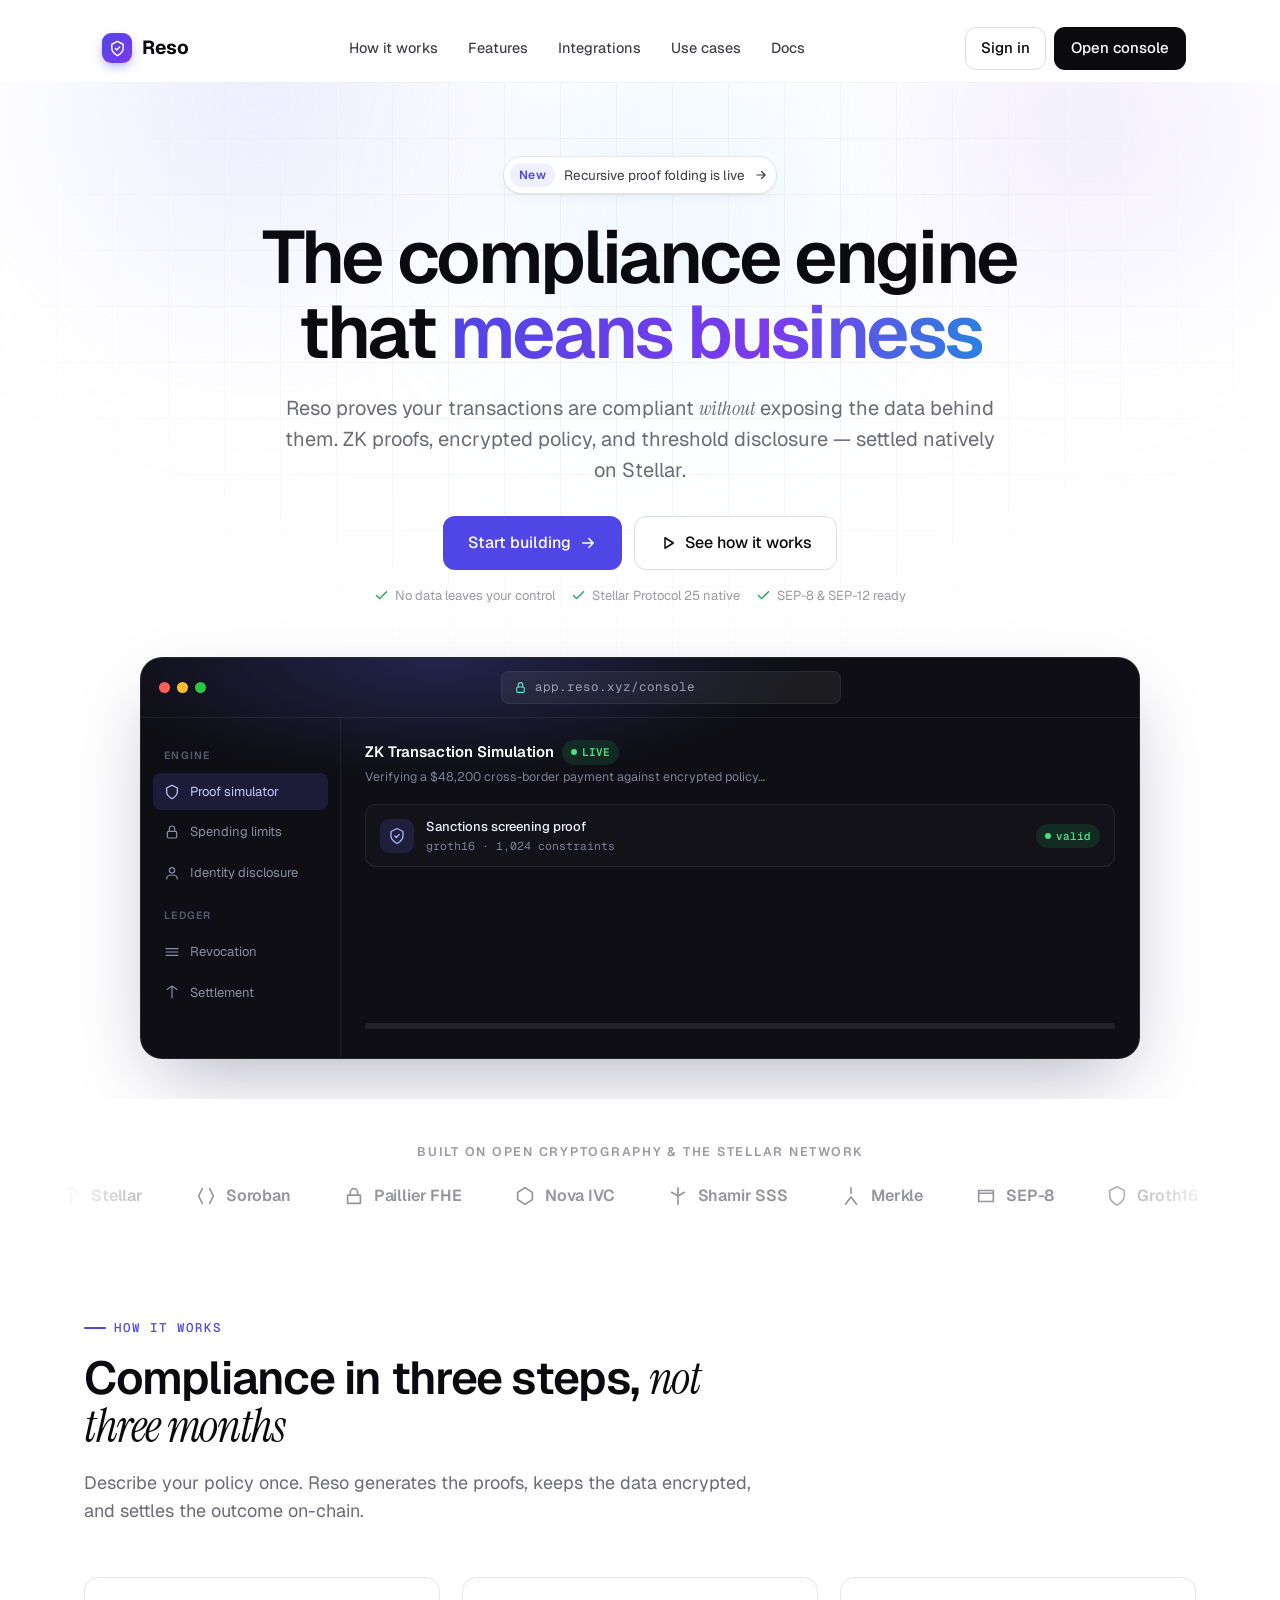
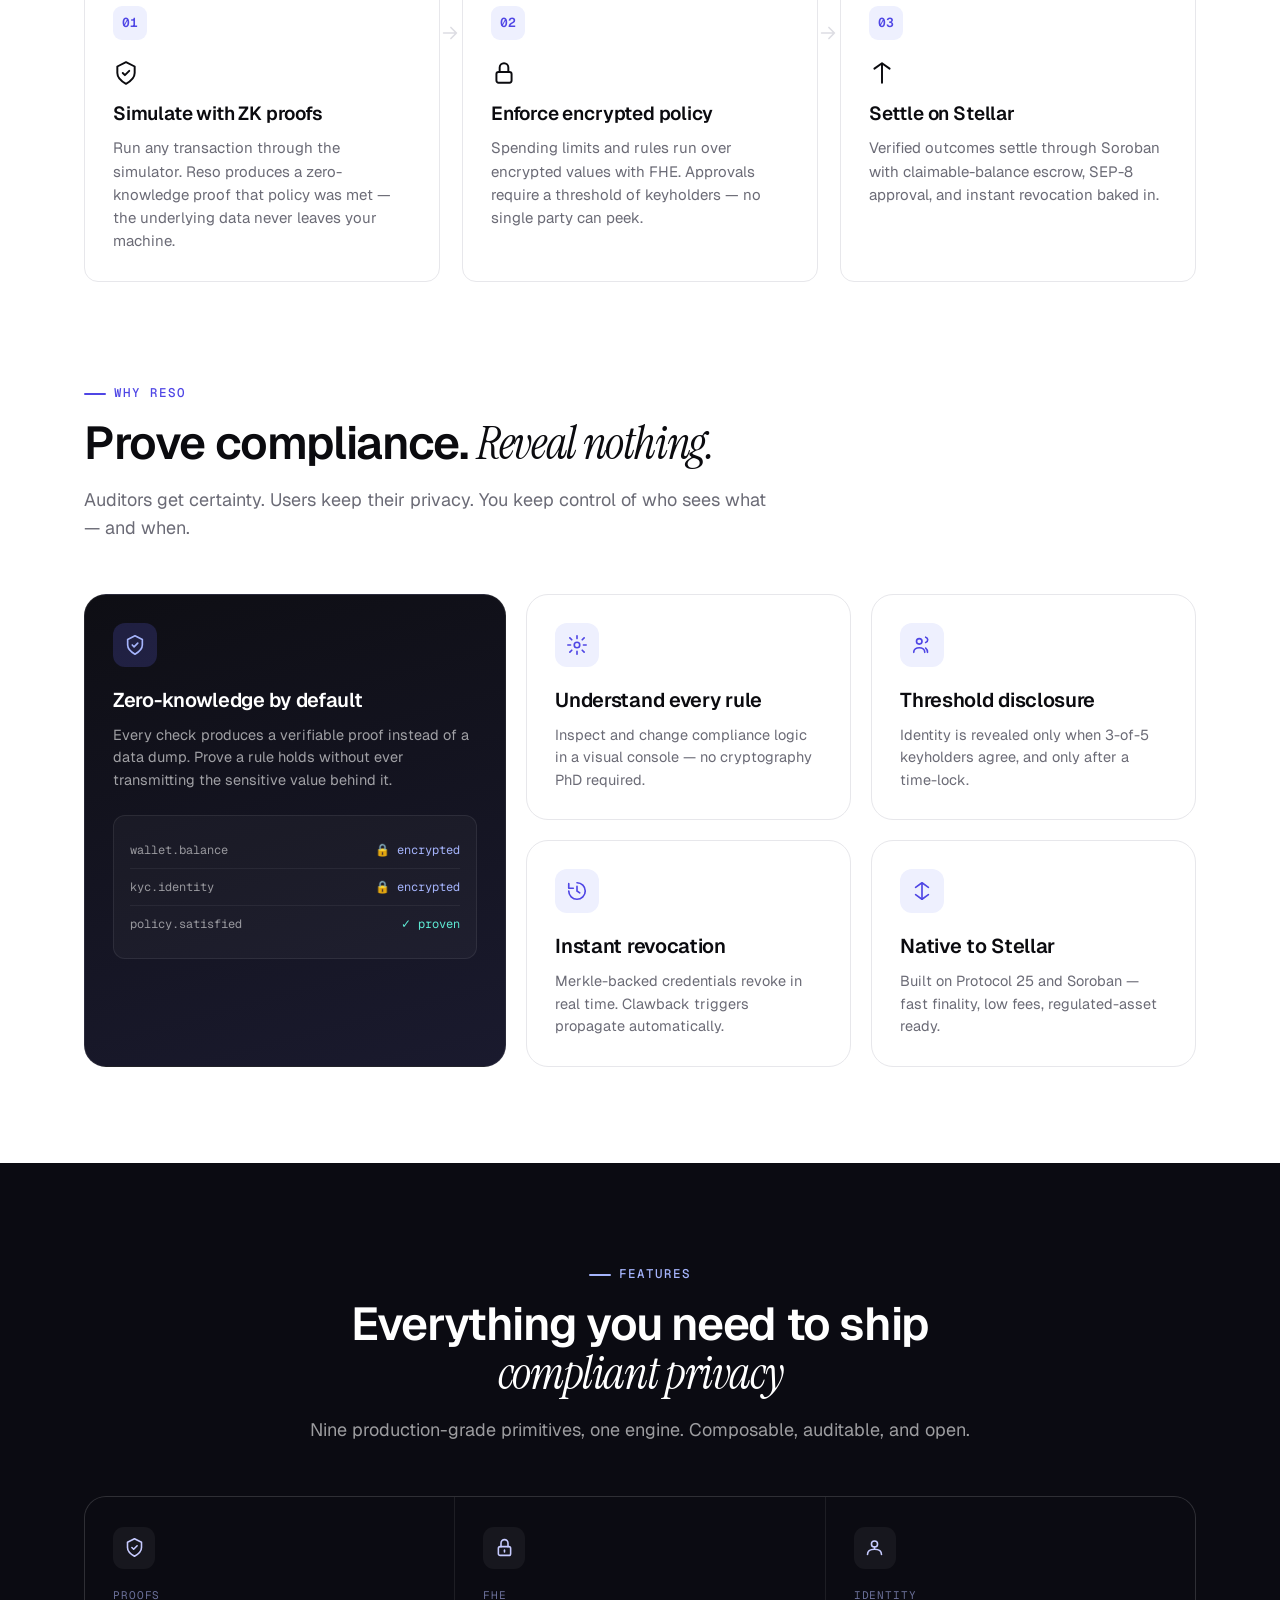
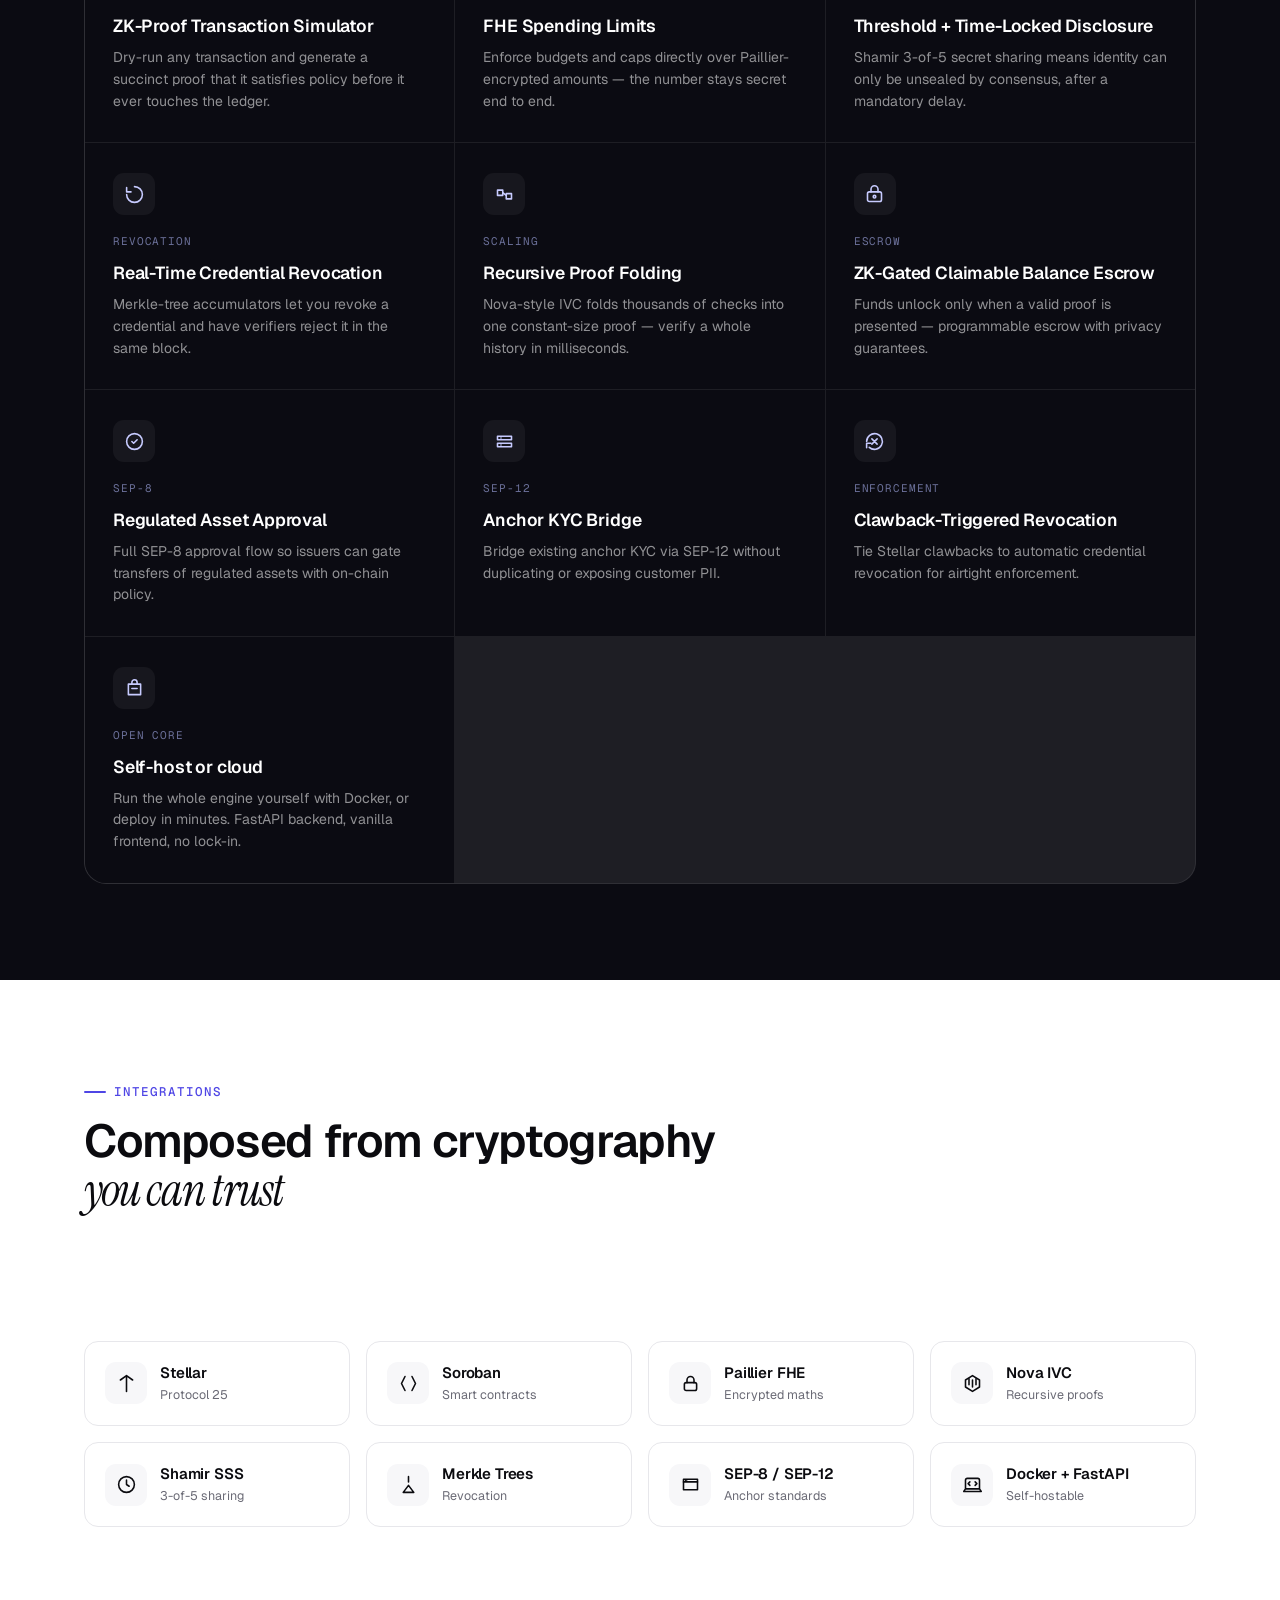
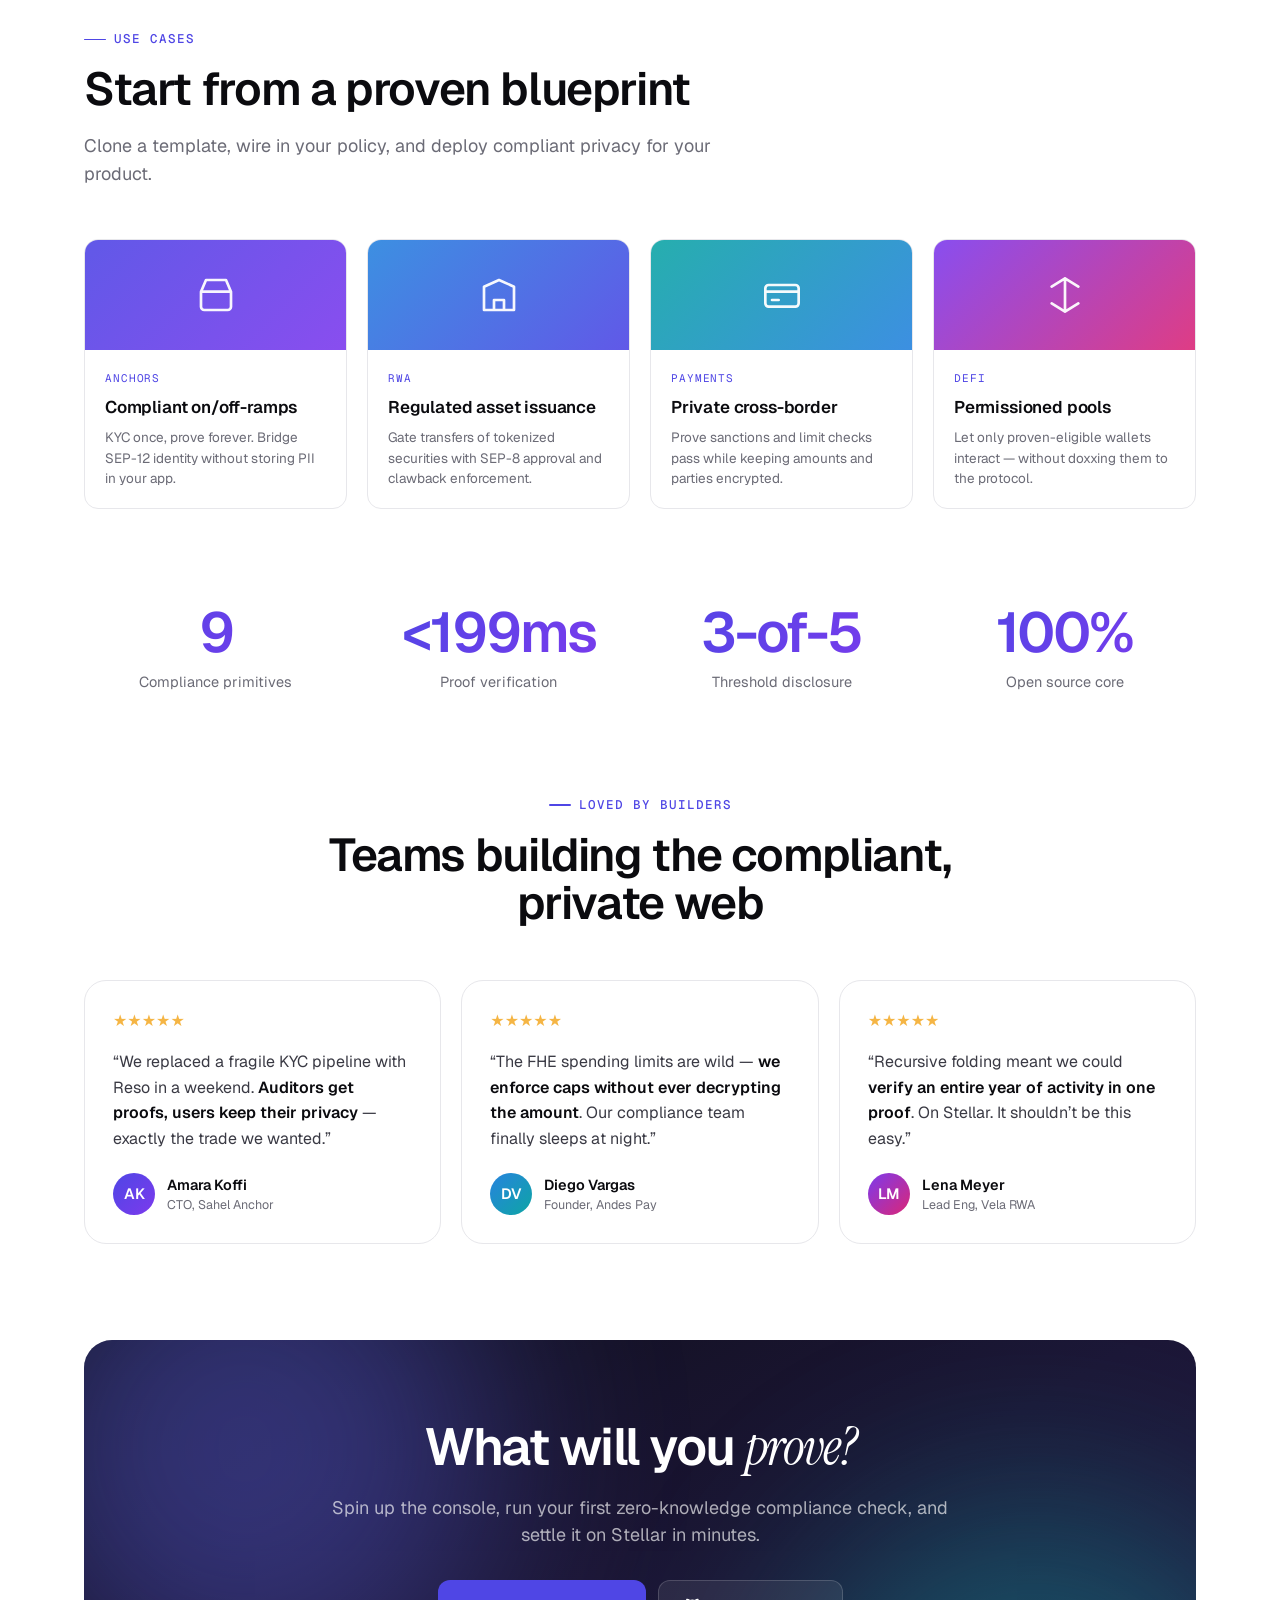
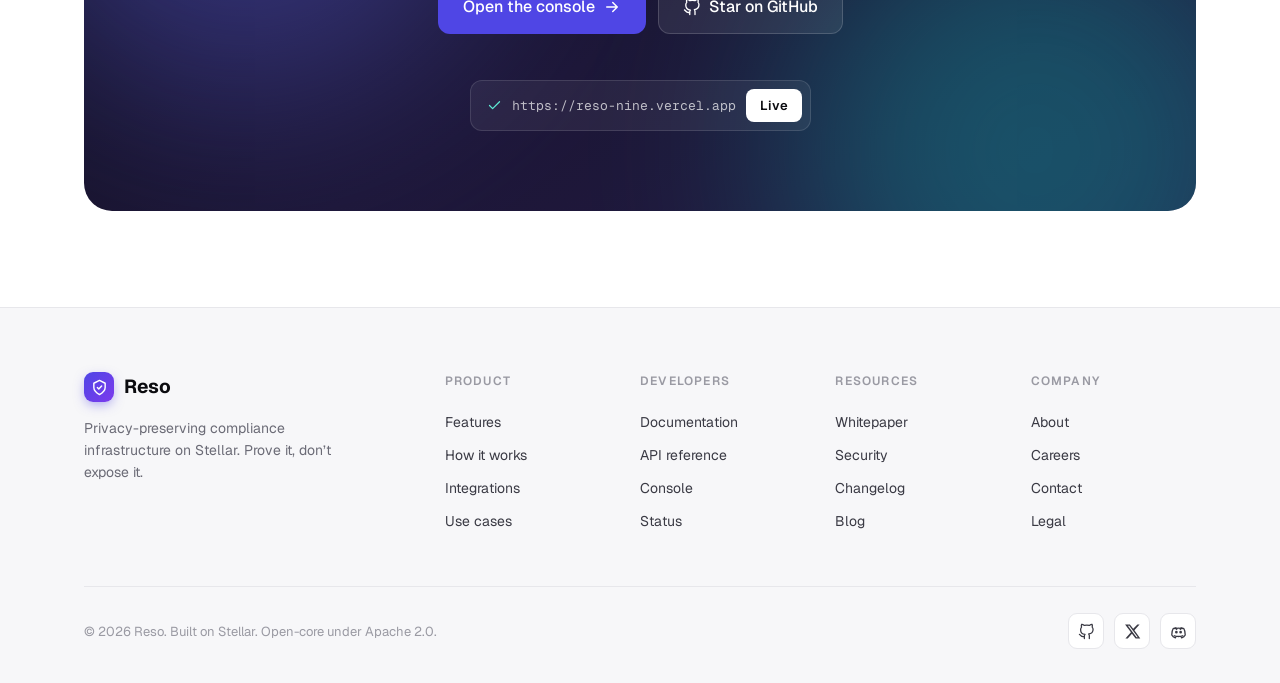
==== commit e4ec51c0: "Redesign landing page (zite-style): split into index.html + styles.css + script.js" ====
--- a/site/index.html
+++ b/site/index.html
@@ -3,369 +3,330 @@
 <head>
 <meta charset="UTF-8" />
 <meta name="viewport" content="width=device-width, initial-scale=1.0" />
-<title>Reso — The Compliance Layer for Stellar</title>
-<style>
-  :root {
-    --text-primary: #14181F;
-    --text-secondary: #6B7280;
-    --canvas: #FFFFFF;
-    --surface: #F7F7F6;
-    --surface-2: #EFEFED;
-    --border: #E4E4E1;
-    --blue: #2783DE;
-    --blue-soft: #E5F2FC;
-    --green: #1F9D63;
-    --red: #D6493A;
-    --mono: Menlo, Consolas, "SF Mono", monospace;
-  }
-  * { box-sizing: border-box; }
-  html { scroll-behavior: smooth; }
-  body { margin: 0; font-family: -apple-system, BlinkMacSystemFont, "Segoe UI", Helvetica, Arial, sans-serif; color: var(--text-primary); background: var(--canvas); -webkit-font-smoothing: antialiased; }
-  a { color: inherit; text-decoration: none; }
-  .wrap { max-width: 1120px; margin: 0 auto; padding: 0 24px; }
-  .tag { font-family: var(--mono); font-size: 12px; font-weight: 600; letter-spacing: 0.04em; color: var(--blue); text-transform: uppercase; }
-  .tag::before { content: "[ "; } .tag::after { content: " ]"; }
-
-  .announce { background: var(--text-primary); color: #fff; text-align: center; font-size: 13px; padding: 10px 16px; }
-  .announce a { color: #9EC9F2; font-weight: 600; }
-
-  nav.top { position: sticky; top: 0; background: rgba(255,255,255,0.9); backdrop-filter: blur(8px); border-bottom: 1px solid var(--border); z-index: 10; }
-  nav.top .wrap { display: flex; align-items: center; justify-content: space-between; height: 60px; }
-  .brand { display: flex; align-items: center; gap: 10px; font-weight: 800; font-size: 17px; }
-  .nav-links { display: flex; gap: 26px; font-size: 14px; color: var(--text-secondary); }
-  .nav-links a:hover { color: var(--text-primary); }
-  .nav-cta { display: flex; gap: 10px; align-items: center; }
-
-  .btn { display: inline-flex; align-items: center; gap: 8px; padding: 10px 18px; border-radius: 7px; font-size: 14px; font-weight: 600; cursor: pointer; border: none; transition: transform .15s ease, box-shadow .15s ease; }
-  .btn-primary { background: var(--text-primary); color: #fff; }
-  .btn-primary:hover { transform: translateY(-1px); box-shadow: 0 6px 16px rgba(0,0,0,0.18); }
-  .btn-ghost { background: transparent; color: var(--text-primary); border: 1px solid var(--border); }
-  .btn-ghost:hover { background: var(--surface); }
-
-  header.hero { padding: 88px 0 56px; text-align: center; }
-  .badge { display: inline-flex; align-items: center; gap: 6px; font-size: 12px; font-weight: 600; color: var(--text-secondary); border: 1px solid var(--border); padding: 6px 14px; border-radius: 999px; margin-bottom: 28px; }
-  h1 { font-size: 50px; line-height: 1.08; letter-spacing: -0.02em; margin: 0 0 20px; }
-  .hero p.sub { font-size: 18px; color: var(--text-secondary); max-width: 640px; margin: 0 auto 32px; line-height: 1.55; }
-  .hero-ctas { display: flex; gap: 12px; justify-content: center; }
-
-  section.problem { padding: 72px 0 88px; border-top: 1px solid var(--border); }
-  .section-eyebrow { text-align: center; margin-bottom: 14px; }
-  .section-head { text-align: center; max-width: 640px; margin: 0 auto 48px; }
-  .section-head h2 { font-size: 30px; letter-spacing: -0.01em; margin: 0; }
-  .stat-grid { display: grid; grid-template-columns: repeat(3, 1fr); gap: 20px; margin-bottom: 40px; }
-  .stat-card { border: 1px solid var(--border); border-radius: 12px; padding: 26px; }
-  .stat-card .idx { font-family: var(--mono); font-size: 12px; color: var(--text-secondary); margin-bottom: 12px; }
-  .stat-card .num { font-size: 34px; font-weight: 800; margin-bottom: 10px; }
-  .stat-card p { font-size: 14px; color: var(--text-secondary); line-height: 1.55; margin: 0; }
-  .problem-narrative { max-width: 760px; margin: 0 auto; text-align: center; font-size: 16px; color: var(--text-secondary); line-height: 1.65; }
-  .problem-narrative a { color: var(--blue); font-weight: 600; }
-
-  section.capabilities { padding: 88px 0; background: var(--surface); }
-  .cap-grid { display: grid; grid-template-columns: repeat(3, 1fr); gap: 20px; margin-top: 48px; }
-  .cap-card { background: var(--canvas); border: 1px solid var(--border); border-radius: 14px; overflow: hidden; }
-  .cap-visual { background: #14181F; padding: 20px; font-family: var(--mono); font-size: 12px; color: #B9C4D6; line-height: 1.7; min-height: 150px; }
-  .cap-visual .lbl { color: #7D8AA0; }
-  .cap-visual .ok { color: #6FD19B; }
-  .cap-body { padding: 22px; }
-  .cap-body h3 { font-size: 17px; margin: 0 0 8px; }
-  .cap-body p { font-size: 14px; color: var(--text-secondary); line-height: 1.55; margin: 0; }
-
-  section.compare { padding: 88px 0; }
-  table.compare-table { width: 100%; border-collapse: collapse; margin-top: 40px; font-size: 14px; }
-  table.compare-table th, table.compare-table td { padding: 14px 16px; border-bottom: 1px solid var(--border); text-align: left; }
-  table.compare-table th { font-family: var(--mono); font-size: 12px; text-transform: uppercase; color: var(--text-secondary); font-weight: 600; }
-  table.compare-table td.center, table.compare-table th.center { text-align: center; }
-  table.compare-table tr.highlight td { background: var(--blue-soft); font-weight: 600; }
-  .yes { color: var(--green); font-weight: 700; }
-  .no { color: var(--red); font-weight: 700; }
-  .compare-note { font-size: 13px; color: var(--text-secondary); margin-top: 16px; }
-
-  section.architecture { padding: 88px 0; background: var(--surface); }
-  .arch-row { display: grid; grid-template-columns: 64px 1fr; gap: 24px; padding: 32px 0; border-bottom: 1px solid var(--border); }
-  .arch-row:last-child { border-bottom: none; }
-  .arch-idx { font-family: var(--mono); font-size: 22px; font-weight: 800; color: var(--blue); }
-  .arch-row h3 { font-size: 20px; margin: 0 0 10px; }
-  .arch-row p { font-size: 15px; color: var(--text-secondary); line-height: 1.65; margin: 0; }
-
-  section.pipeline { padding: 88px 0; }
-  .pipeline-steps { display: grid; grid-template-columns: repeat(3, 1fr); gap: 20px; margin: 40px 0 48px; text-align: center; }
-  .pipeline-steps .step-num { width: 32px; height: 32px; border-radius: 50%; background: var(--text-primary); color: #fff; font-family: var(--mono); font-size: 13px; display: flex; align-items: center; justify-content: center; margin: 0 auto 14px; }
-  .pipeline-steps h4 { font-size: 15px; margin: 0 0 8px; }
-  .pipeline-steps p { font-size: 13px; color: var(--text-secondary); margin: 0; line-height: 1.5; }
-  .pipeline-visual { background: #14181F; border-radius: 14px; padding: 28px; display: flex; align-items: center; justify-content: center; gap: 24px; flex-wrap: wrap; }
-  .pv-node { font-family: var(--mono); font-size: 12px; color: #B9C4D6; border: 1px solid rgba(255,255,255,0.15); border-radius: 8px; padding: 10px 16px; }
-  .pv-arrow { color: #4B5768; font-size: 18px; }
-  .dot-grid { display: grid; grid-template-columns: repeat(16, 4px); grid-gap: 3px; opacity: 0.5; }
-  .dot-grid span { width: 4px; height: 4px; border-radius: 1px; background: var(--blue); }
-
-  section.faq { padding: 88px 0; background: var(--surface); }
-  .faq-list { max-width: 760px; margin: 40px auto 0; }
-  details.faq-item { border-bottom: 1px solid var(--border); padding: 18px 0; }
-  details.faq-item summary { cursor: pointer; font-size: 16px; font-weight: 600; list-style: none; }
-  details.faq-item summary::-webkit-details-marker { display: none; }
-  details.faq-item summary::after { content: "+"; float: right; font-weight: 400; color: var(--text-secondary); }
-  details.faq-item[open] summary::after { content: "−"; }
-  details.faq-item p { font-size: 14px; color: var(--text-secondary); line-height: 1.6; margin: 12px 0 0; }
-
-  section.involved { padding: 96px 0; }
-  .involved-box { background: #14181F; border-radius: 20px; padding: 56px; color: #fff; text-align: center; }
-  .involved-box h2 { font-size: 28px; margin: 0 0 14px; }
-  .involved-box p { color: rgba(255,255,255,0.68); font-size: 16px; max-width: 520px; margin: 0 auto 28px; line-height: 1.6; }
-  .involved-ctas { display: flex; gap: 12px; justify-content: center; }
-  .involved-box .btn-primary { background: var(--blue); }
-  .involved-note { margin-top: 20px; font-size: 12px; color: rgba(255,255,255,0.45); }
-
-  footer { padding: 56px 0 32px; border-top: 1px solid var(--border); }
-  .footer-grid { display: grid; grid-template-columns: 2fr 1fr 1fr 1fr 1fr; gap: 24px; margin-bottom: 32px; }
-  .footer-grid h5 { font-size: 12px; text-transform: uppercase; letter-spacing: 0.04em; color: var(--text-secondary); margin: 0 0 12px; }
-  .footer-grid a { display: block; font-size: 14px; color: var(--text-primary); margin-bottom: 8px; }
-  .footer-grid a:hover { color: var(--blue); }
-  .footer-brand p { font-size: 13px; color: var(--text-secondary); max-width: 260px; line-height: 1.5; }
-  .footer-bottom { border-top: 1px solid var(--border); padding-top: 20px; font-size: 12px; color: var(--text-secondary); text-align: center; }
-
-  .reveal { opacity: 0; transform: translateY(14px); transition: opacity .5s ease, transform .5s ease; }
-  .reveal.in { opacity: 1; transform: translateY(0); }
-  @media (prefers-reduced-motion: reduce) { .reveal { opacity: 1; transform: none; transition: none; } }
-
-  @media (max-width: 900px) {
-    h1 { font-size: 34px; }
-    .stat-grid, .cap-grid, .pipeline-steps { grid-template-columns: 1fr; }
-    .footer-grid { grid-template-columns: 1fr 1fr; }
-    .nav-links { display: none; }
-    table.compare-table { font-size: 12px; }
-  }
-</style>
+<title>Reso — Privacy-preserving compliance on Stellar</title>
+<meta name="description" content="Reso is a ZK-native compliance engine on Stellar. Prove compliance without exposing data — encrypted policy, threshold disclosure, and on-chain settlement built in." />
+<link rel="preconnect" href="https://fonts.googleapis.com">
+<link rel="preconnect" href="https://fonts.gstatic.com" crossorigin>
+<link href="https://fonts.googleapis.com/css2?family=Geist:wght@300;400;500;600;700;800&family=Geist+Mono:wght@400;500;600&family=Instrument+Serif:ital@0;1&display=swap" rel="stylesheet">
+<link rel="stylesheet" href="styles.css">
 </head>
 <body>
 
-<div class="announce">[ NEW ] Reso adds SEP-0057 compliance hook + 10 advanced feature specs — <a href="https://github.com/salch-cred/reso">view on GitHub →</a></div>
-
-<nav class="top">
-  <div class="wrap">
-    <div class="brand">
-      <svg width="26" height="26" viewBox="0 0 200 200"><rect width="200" height="200" rx="44" fill="#2783DE"/><path d="M 138 146 A 82 82 0 0 0 58 62" fill="none" stroke="#fff" stroke-width="12" stroke-linecap="round" opacity="0.45"/><path d="M 114 146 A 58 58 0 0 0 58 86" fill="none" stroke="#fff" stroke-width="12" stroke-linecap="round" opacity="0.7"/><path d="M 90 146 A 28 28 0 0 0 58 116" fill="none" stroke="#fff" stroke-width="12" stroke-linecap="round"/><rect x="46" y="134" width="24" height="24" rx="5" fill="#fff" transform="rotate(45 58 146)"/></svg>
-      Reso
-    </div>
-    <div class="nav-links">
-      <a href="#capabilities">Product</a>
-      <a href="#architecture">Architecture</a>
-      <a href="#compare">Compare</a>
-      <a href="#faq">FAQ</a>
-    </div>
-    <div class="nav-cta">
-      <a class="btn btn-ghost" href="https://github.com/salch-cred/reso">GitHub</a>
-      <a class="btn btn-primary" href="#involved">Get started</a>
-    </div>
-  </div>
-</nav>
-
-<header class="hero">
-  <div class="wrap">
-    <div class="badge">◈ BUILT ON STELLAR SOROBAN</div>
-    <h1>The Compliance Layer<br>for Stellar</h1>
-    <p class="sub">Reso turns sanctions screening, KYC, and spending limits into zero-knowledge proofs — so stablecoin issuers can prove compliance without exposing a single user's identity or balance.</p>
-    <div class="hero-ctas">
-      <a class="btn btn-primary" href="#involved">Get started</a>
-      <a class="btn btn-ghost" href="https://github.com/salch-cred/reso">Read the docs</a>
-    </div>
+<!-- NAV -->
+<header id="hdr">
+  <div class="wrap">
+    <nav class="nav">
+      <a href="#" class="brand">
+        <span class="logo">
+          <svg viewBox="0 0 24 24" fill="none" stroke="currentColor" stroke-width="2" stroke-linecap="round" stroke-linejoin="round"><path d="M12 2 4 6v6c0 5 3.5 7.5 8 10 4.5-2.5 8-5 8-10V6l-8-4Z"/><path d="M9 12l2 2 4-4"/></svg>
+        </span>
+        Reso
+      </a>
+      <div class="nav-links">
+        <a href="#how">How it works</a>
+        <a href="#features">Features</a>
+        <a href="#integrations">Integrations</a>
+        <a href="#usecases">Use cases</a>
+        <a href="#docs">Docs</a>
+      </div>
+      <div class="nav-cta">
+        <a href="#" class="btn btn-ghost" style="padding:9px 15px">Sign in</a>
+        <a href="#cta" class="btn btn-primary" style="padding:9px 16px">Open console</a>
+        <button class="nav-toggle" aria-label="Menu"><svg viewBox="0 0 24 24" fill="none" stroke="currentColor" stroke-width="1.8" stroke-linecap="round"><path d="M4 7h16M4 12h16M4 17h16"/></svg></button>
+      </div>
+    </nav>
   </div>
 </header>
 
-<section class="problem">
-  <div class="wrap">
-    <div class="section-eyebrow"><span class="tag">Problem Statement</span></div>
-    <div class="section-head"><h2>Public blockchains and compliance don't mix — yet.</h2></div>
-    <div class="stat-grid">
-      <div class="stat-card reveal">
-        <div class="idx">[1]</div>
-        <div class="num">100%</div>
-        <p>of transactions on a public blockchain are traceable forever — including to sanctioned or fraudulent wallets, and to everyone else too.</p>
-      </div>
-      <div class="stat-card reveal">
-        <div class="idx">[2]</div>
-        <div class="num">Days</div>
-        <p>is how long revocation typically takes to propagate in most KYC systems, leaving a flagged account free to keep transacting.</p>
-      </div>
-      <div class="stat-card reveal">
-        <div class="idx">[3]</div>
-        <div class="num">2x</div>
-        <p>redundant KYC checks a typical user completes across platforms — even when an anchor already verified them once.</p>
-      </div>
-    </div>
-    <div class="problem-narrative">
-      <p>Regulators require proof of compliance. Public ledgers make privacy nearly impossible. Most "solutions" pick one side — full transparency, or no verifiable compliance at all. Stellar's new native zero-knowledge primitives make a third option possible for the first time.</p>
-      <a href="#architecture">Learn how it works →</a>
-    </div>
-  </div>
-</section>
-
-<section class="capabilities" id="capabilities">
-  <div class="wrap">
-    <div class="section-eyebrow"><span class="tag">Core Capabilities</span></div>
-    <div class="section-head"><h2>Three checks. One compliance layer.</h2></div>
-    <div class="cap-grid">
-      <div class="cap-card reveal">
-        <div class="cap-visual">
-          <div class="lbl">// sanctions_root check</div>
-          <div>proof_valid: <span class="ok">true</span></div>
-          <div>identity_disclosed: <span class="ok">none</span></div>
-          <div class="lbl">// verified in 340ms</div>
+<!-- HERO -->
+<section class="hero">
+  <div class="hero-bg"><span class="blob b1"></span><span class="blob b2"></span><span class="blob b3"></span></div>
+  <div class="grid-overlay"></div>
+  <div class="wrap">
+    <a href="#features" class="pill reveal"><span class="tag">New</span> Recursive proof folding is live <svg class="arrow" width="14" height="14" viewBox="0 0 24 24" fill="none" stroke="currentColor" stroke-width="2" stroke-linecap="round" stroke-linejoin="round"><path d="M5 12h14M13 6l6 6-6 6"/></svg></a>
+    <h1 class="display reveal" data-d="1">The compliance engine that <span class="grad">means business</span></h1>
+    <p class="hero-sub reveal" data-d="2">Reso proves your transactions are compliant <span class="ital" style="font-family:var(--serif);font-style:italic">without</span> exposing the data behind them. ZK proofs, encrypted policy, and threshold disclosure — settled natively on Stellar.</p>
+    <div class="hero-cta reveal" data-d="3">
+      <a href="#cta" class="btn btn-accent btn-lg">Start building <svg viewBox="0 0 24 24" fill="none" stroke="currentColor" stroke-width="2" stroke-linecap="round" stroke-linejoin="round"><path d="M5 12h14M13 6l6 6-6 6"/></svg></a>
+      <a href="#how" class="btn btn-ghost btn-lg"><svg viewBox="0 0 24 24" fill="none" stroke="currentColor" stroke-width="2" stroke-linecap="round" stroke-linejoin="round"><path d="M8 5v14l11-7-11-7Z"/></svg> See how it works</a>
+    </div>
+    <div class="hero-note reveal" data-d="4">
+      <span><svg viewBox="0 0 24 24" fill="none" stroke="currentColor" stroke-width="2.2" stroke-linecap="round" stroke-linejoin="round"><path d="M20 6 9 17l-5-5"/></svg> No data leaves your control</span>
+      <span><svg viewBox="0 0 24 24" fill="none" stroke="currentColor" stroke-width="2.2" stroke-linecap="round" stroke-linejoin="round"><path d="M20 6 9 17l-5-5"/></svg> Stellar Protocol 25 native</span>
+      <span><svg viewBox="0 0 24 24" fill="none" stroke="currentColor" stroke-width="2.2" stroke-linecap="round" stroke-linejoin="round"><path d="M20 6 9 17l-5-5"/></svg> SEP-8 &amp; SEP-12 ready</span>
+    </div>
+
+    <!-- CONSOLE MOCKUP -->
+    <div class="console reveal" data-d="2">
+      <div class="console-glow"></div>
+      <div class="console-bar">
+        <div class="dots"><i></i><i></i><i></i></div>
+        <div class="addr"><svg viewBox="0 0 24 24" fill="none" stroke="currentColor" stroke-width="2" stroke-linecap="round" stroke-linejoin="round"><rect x="5" y="11" width="14" height="10" rx="2"/><path d="M8 11V7a4 4 0 0 1 8 0v4"/></svg> app.reso.xyz/console</div>
+      </div>
+      <div class="console-body">
+        <aside class="c-side">
+          <span class="s-label">Engine</span>
+          <div class="s-item active"><svg viewBox="0 0 24 24" fill="none" stroke="currentColor" stroke-width="1.8" stroke-linecap="round" stroke-linejoin="round"><path d="M12 2 4 6v6c0 5 3.5 7.5 8 10 4.5-2.5 8-5 8-10V6l-8-4Z"/></svg> Proof simulator</div>
+          <div class="s-item"><svg viewBox="0 0 24 24" fill="none" stroke="currentColor" stroke-width="1.8" stroke-linecap="round" stroke-linejoin="round"><rect x="5" y="11" width="14" height="10" rx="2"/><path d="M8 11V7a4 4 0 0 1 8 0v4"/></svg> Spending limits</div>
+          <div class="s-item"><svg viewBox="0 0 24 24" fill="none" stroke="currentColor" stroke-width="1.8" stroke-linecap="round" stroke-linejoin="round"><circle cx="12" cy="8" r="4"/><path d="M4 21c0-4 3.5-6 8-6s8 2 8 6"/></svg> Identity disclosure</div>
+          <span class="s-label">Ledger</span>
+          <div class="s-item"><svg viewBox="0 0 24 24" fill="none" stroke="currentColor" stroke-width="1.8" stroke-linecap="round" stroke-linejoin="round"><path d="M3 7h18M3 12h18M3 17h18"/></svg> Revocation</div>
+          <div class="s-item"><svg viewBox="0 0 24 24" fill="none" stroke="currentColor" stroke-width="1.8" stroke-linecap="round" stroke-linejoin="round"><path d="M12 3v18M5 8l7-5 7 5"/></svg> Settlement</div>
+        </aside>
+        <main class="c-main">
+          <h4>ZK Transaction Simulation <span class="badge-ok"><span class="dot"></span> LIVE</span></h4>
+          <div class="c-desc">Verifying a $48,200 cross-border payment against encrypted policy…</div>
+          <div class="proof-row" data-p="1">
+            <div class="proof-ico pi-indigo"><svg viewBox="0 0 24 24" fill="none" stroke="currentColor" stroke-width="1.8" stroke-linecap="round" stroke-linejoin="round"><path d="M12 2 4 6v6c0 5 3.5 7.5 8 10 4.5-2.5 8-5 8-10V6l-8-4Z"/><path d="M9 12l2 2 4-4"/></svg></div>
+            <div class="proof-txt"><div class="t">Sanctions screening proof</div><div class="s">groth16 · 1,024 constraints</div></div>
+            <span class="badge-ok"><span class="dot"></span> valid</span>
+          </div>
+          <div class="proof-row" data-p="2">
+            <div class="proof-ico pi-teal"><svg viewBox="0 0 24 24" fill="none" stroke="currentColor" stroke-width="1.8" stroke-linecap="round" stroke-linejoin="round"><rect x="5" y="11" width="14" height="10" rx="2"/><path d="M8 11V7a4 4 0 0 1 8 0v4"/></svg></div>
+            <div class="proof-txt"><div class="t">FHE spending limit check</div><div class="s">paillier · amount stays encrypted</div></div>
+            <span class="badge-ok"><span class="dot"></span> within limit</span>
+          </div>
+          <div class="proof-row" data-p="3">
+            <div class="proof-ico pi-amber"><svg viewBox="0 0 24 24" fill="none" stroke="currentColor" stroke-width="1.8" stroke-linecap="round" stroke-linejoin="round"><path d="M12 3v18M5 8l7-5 7 5"/></svg></div>
+            <div class="proof-txt"><div class="t">Settle on Stellar</div><div class="s">soroban · claimable balance escrow</div></div>
+            <span class="badge-ok"><span class="dot"></span> confirmed</span>
+          </div>
+          <div class="c-proofbar"><i id="pbar"></i></div>
+        </main>
+      </div>
+    </div>
+  </div>
+</section>
+
+<!-- TRUST MARQUEE -->
+<div class="trust wrap">
+  <p class="reveal">Built on open cryptography &amp; the Stellar network</p>
+  <div class="marquee reveal">
+    <div class="marquee-track" id="mq"></div>
+  </div>
+</div>
+
+<!-- HOW IT WORKS -->
+<section class="sec" id="how">
+  <div class="wrap">
+    <div class="sec-head">
+      <span class="eyebrow reveal">How it works</span>
+      <h2 class="sec-title reveal" data-d="1">Compliance in three steps, <span class="ital">not three months</span></h2>
+      <p class="sec-lead reveal" data-d="2">Describe your policy once. Reso generates the proofs, keeps the data encrypted, and settles the outcome on-chain.</p>
+    </div>
+    <div class="steps">
+      <div class="step reveal" data-d="1">
+        <div class="num">01</div>
+        <svg class="s-ic" viewBox="0 0 24 24" fill="none" stroke="currentColor" stroke-width="1.8" stroke-linecap="round" stroke-linejoin="round"><path d="M12 2 4 6v6c0 5 3.5 7.5 8 10 4.5-2.5 8-5 8-10V6l-8-4Z"/><path d="M9 12l2 2 4-4"/></svg>
+        <h3>Simulate with ZK proofs</h3>
+        <p>Run any transaction through the simulator. Reso produces a zero-knowledge proof that policy was met — the underlying data never leaves your machine.</p>
+        <div class="connector"><svg viewBox="0 0 24 24" fill="none" stroke="currentColor" stroke-width="1.8" stroke-linecap="round" stroke-linejoin="round"><path d="M5 12h14M13 6l6 6-6 6"/></svg></div>
+      </div>
+      <div class="step reveal" data-d="2">
+        <div class="num">02</div>
+        <svg class="s-ic" viewBox="0 0 24 24" fill="none" stroke="currentColor" stroke-width="1.8" stroke-linecap="round" stroke-linejoin="round"><rect x="5" y="11" width="14" height="10" rx="2"/><path d="M8 11V7a4 4 0 0 1 8 0v4"/></svg>
+        <h3>Enforce encrypted policy</h3>
+        <p>Spending limits and rules run over encrypted values with FHE. Approvals require a threshold of keyholders — no single party can peek.</p>
+        <div class="connector"><svg viewBox="0 0 24 24" fill="none" stroke="currentColor" stroke-width="1.8" stroke-linecap="round" stroke-linejoin="round"><path d="M5 12h14M13 6l6 6-6 6"/></svg></div>
+      </div>
+      <div class="step reveal" data-d="3">
+        <div class="num">03</div>
+        <svg class="s-ic" viewBox="0 0 24 24" fill="none" stroke="currentColor" stroke-width="1.8" stroke-linecap="round" stroke-linejoin="round"><path d="M12 3v18M5 8l7-5 7 5"/></svg>
+        <h3>Settle on Stellar</h3>
+        <p>Verified outcomes settle through Soroban with claimable-balance escrow, SEP-8 approval, and instant revocation baked in.</p>
+      </div>
+    </div>
+  </div>
+</section>
+
+<!-- WHY / BENTO -->
+<section class="sec" style="padding-top:0" id="why">
+  <div class="wrap">
+    <div class="sec-head">
+      <span class="eyebrow reveal">Why Reso</span>
+      <h2 class="sec-title reveal" data-d="1">Prove compliance. <span class="ital">Reveal nothing.</span></h2>
+      <p class="sec-lead reveal" data-d="2">Auditors get certainty. Users keep their privacy. You keep control of who sees what — and when.</p>
+    </div>
+    <div class="bento">
+      <div class="card feature-hero reveal" data-d="1">
+        <div class="c-ic"><svg viewBox="0 0 24 24" fill="none" stroke="currentColor" stroke-width="1.8" stroke-linecap="round" stroke-linejoin="round"><path d="M12 2 4 6v6c0 5 3.5 7.5 8 10 4.5-2.5 8-5 8-10V6l-8-4Z"/><path d="M9 12l2 2 4-4"/></svg></div>
+        <h3>Zero-knowledge by default</h3>
+        <p>Every check produces a verifiable proof instead of a data dump. Prove a rule holds without ever transmitting the sensitive value behind it.</p>
+        <div class="mini-viz">
+          <div class="viz-row"><span class="k">wallet.balance</span><span class="v locked">🔒 encrypted</span></div>
+          <div class="viz-row"><span class="k">kyc.identity</span><span class="v locked">🔒 encrypted</span></div>
+          <div class="viz-row"><span class="k">policy.satisfied</span><span class="v">✓ proven</span></div>
         </div>
-        <div class="cap-body">
-          <h3>Screen</h3>
-          <p>Check every transfer against a live sanctions Merkle root with a zero-knowledge non-membership proof. The chain learns pass/fail, never who was checked.</p>
-        </div>
-      </div>
-      <div class="cap-card reveal">
-        <div class="cap-visual">
-          <div class="lbl">// anchor-kyc-bridge</div>
-          <div>sep12_verified: <span class="ok">true</span></div>
-          <div>identity_commitment: <span class="ok">49aa199e...</span></div>
-          <div class="lbl">// reusable on any Reso asset</div>
-        </div>
-        <div class="cap-body">
-          <h3>Verify</h3>
-          <p>Bridge KYC data a user already completed at a Stellar anchor into a reusable identity commitment — no redundant onboarding.</p>
-        </div>
-      </div>
-      <div class="cap-card reveal">
-        <div class="cap-visual">
-          <div class="lbl">// encrypted daily-volume check</div>
-          <div>encrypted_total: <span class="ok">0x7c11...</span></div>
-          <div>within_limit: <span class="ok">true</span></div>
-          <div class="lbl">// never decrypted on-chain</div>
-        </div>
-        <div class="cap-body">
-          <h3>Limit</h3>
-          <p>Enforce daily and per-transaction caps against a homomorphically encrypted running total — not even Reso sees the balance.</p>
-        </div>
-      </div>
-    </div>
-  </div>
-</section>
-
-<section class="compare" id="compare">
-  <div class="wrap">
-    <div class="section-eyebrow"><span class="tag">How Reso Compares</span></div>
-    <div class="section-head"><h2>A qualitative comparison, not a fabricated scoreboard.</h2></div>
-    <table class="compare-table">
-      <thead>
-        <tr><th>Approach</th><th class="center">Privacy-preserving</th><th class="center">Stellar-native</th><th class="center">Standards-based (SEP)</th><th class="center">Reusable KYC</th></tr>
-      </thead>
-      <tbody>
-        <tr class="highlight"><td>Reso</td><td class="center yes">Yes</td><td class="center yes">Yes</td><td class="center yes">Yes</td><td class="center yes">Yes</td></tr>
-        <tr><td>Public ledger only (no compliance layer)</td><td class="center no">No</td><td class="center">—</td><td class="center no">No</td><td class="center no">No</td></tr>
-        <tr><td>Off-chain KYC vendor only</td><td class="center yes">Partial</td><td class="center no">No</td><td class="center no">No</td><td class="center no">No</td></tr>
-        <tr><td>Generic chain-agnostic zkKYC</td><td class="center yes">Yes</td><td class="center no">No</td><td class="center no">No</td><td class="center">Varies</td></tr>
-      </tbody>
-    </table>
-    <p class="compare-note">This is a qualitative feature comparison based on public documentation, not a measured benchmark. We have not run controlled tests against these systems.</p>
-  </div>
-</section>
-
-<section class="architecture" id="architecture">
-  <div class="wrap">
-    <div class="section-eyebrow"><span class="tag">Architecture Deep-Dive</span></div>
-    <div class="section-head"><h2>How the compliance layer is built.</h2></div>
-    <div class="arch-row reveal">
-      <div class="arch-idx">01</div>
-      <div><h3>SEP-0057 Compliance Hook</h3><p>A Soroban contract implementing Stellar's new compliance-hook standard, called by a token contract on every transfer. It never sees a user's identity — only a proof that eligibility rules are satisfied.</p></div>
-    </div>
-    <div class="arch-row reveal">
-      <div class="arch-idx">02</div>
-      <div><h3>Native ZK Primitives (Protocol 25)</h3><p>Stellar's "X-Ray" upgrade added BN254 pairing checks and Poseidon hashing as native host functions. Combined with SLP-4's cost cuts, per-transaction proof verification is cheap enough to run at scale for the first time.</p></div>
-    </div>
-    <div class="arch-row reveal">
-      <div class="arch-idx">03</div>
-      <div><h3>Threshold-Gated Safeguards</h3><p>Every powerful action — revocation, disclosure, clawback — requires a threshold of independent approvals plus a contest window, so no single party can act unilaterally against a user.</p></div>
-    </div>
-  </div>
-</section>
-
-<section class="pipeline">
-  <div class="wrap">
-    <div class="section-eyebrow"><span class="tag">How It Works</span></div>
-    <div class="section-head"><h2>From anchor KYC to on-chain proof.</h2></div>
-    <div class="pipeline-steps">
-      <div class="reveal"><div class="step-num">1</div><h4>Connect an anchor</h4><p>Bridge SEP-12 KYC data your anchor already collected into a Reso identity commitment.</p></div>
-      <div class="reveal"><div class="step-num">2</div><h4>Run compliance checks</h4><p>Screen sanctions, verify KYC tier, and check spending limits — all as zero-knowledge proofs.</p></div>
-      <div class="reveal"><div class="step-num">3</div><h4>Ship on Soroban</h4><p>Deploy the compliance hook and plug into SEP-8 so any compatible wallet or exchange just works.</p></div>
-    </div>
-    <div class="pipeline-visual reveal">
-      <div class="pv-node">SEP-12 KYC</div>
-      <div class="pv-arrow">→</div>
-      <div class="pv-node">ZK Proof Engine</div>
-      <div class="pv-arrow">→</div>
-      <div class="pv-node">Soroban Hook</div>
-      <div class="pv-arrow">→</div>
-      <div class="dot-grid" aria-hidden="true"></div>
-    </div>
-  </div>
-</section>
-
-<section class="faq" id="faq">
-  <div class="wrap">
-    <div class="section-eyebrow"><span class="tag">FAQs</span></div>
-    <div class="section-head"><h2>Frequently asked</h2></div>
-    <div class="faq-list">
-      <details class="faq-item" open>
-        <summary>What is Reso?</summary>
-        <p>Reso is an early-stage, open-source compliance layer for Stellar stablecoin and token issuers. It proves a transaction is KYC'd, sanctions-clear, and within limits using zero-knowledge proofs, without exposing user identity or balances on-chain.</p>
-      </details>
-      <details class="faq-item">
-        <summary>How is this different from generic zkKYC tools?</summary>
-        <p>Generic zkKYC tools are chain-agnostic and require users to already hold crypto/wallets. Reso is built specifically around Stellar's native primitives (Protocol 25's ZK host functions, native multisig, claimable balances, clawback) and Stellar's own SEP standards, and bridges KYC people already completed at a Stellar anchor.</p>
-      </details>
-      <details class="faq-item">
-        <summary>Is this audited or production-ready?</summary>
-        <p>No. Reso is an early-stage scaffold with working cryptographic demos for several components, but the Soroban contract has not been compiled, audited, or deployed to mainnet. See the repository status notes for exactly what's implemented versus specified.</p>
-      </details>
-      <details class="faq-item">
-        <summary>Where can I see the code?</summary>
-        <p>Everything is open on GitHub, including the compliance hook contract, ZK circuit specs, and eleven advanced feature specs (recursive proof folding, threshold oracle, timelock disclosure, revocation, FHE limits, formal verification, SEP-8, claimable balances, clawback, post-quantum readiness, and anchor KYC bridging).</p>
-      </details>
-    </div>
-  </div>
-</section>
-
-<section class="involved" id="involved">
-  <div class="wrap">
-    <div class="involved-box reveal">
-      <h2>This is an open, early-stage project.</h2>
-      <p>There's no sales team or demo to book — just a public repository with working code, specs, and an honest account of what's built versus what's still a design doc.</p>
-      <div class="involved-ctas">
-        <a class="btn btn-primary" href="https://github.com/salch-cred/reso">View on GitHub</a>
-        <a class="btn btn-ghost" style="color:#fff;border-color:rgba(255,255,255,0.25);" href="https://github.com/salch-cred/reso/tree/main/docs/features">Read the feature specs</a>
-      </div>
-      <div class="involved-note">Not audited. Not production-ready. Contributions and scrutiny both welcome.</div>
-    </div>
-  </div>
-</section>
-
+      </div>
+      <div class="card reveal" data-d="2">
+        <div class="c-ic"><svg viewBox="0 0 24 24" fill="none" stroke="currentColor" stroke-width="1.8" stroke-linecap="round" stroke-linejoin="round"><circle cx="12" cy="12" r="3"/><path d="M12 2v3M12 19v3M4.2 4.2l2.1 2.1M17.7 17.7l2.1 2.1M2 12h3M19 12h3M4.2 19.8l2.1-2.1M17.7 6.3l2.1-2.1"/></svg></div>
+        <h3>Understand every rule</h3>
+        <p>Inspect and change compliance logic in a visual console — no cryptography PhD required.</p>
+      </div>
+      <div class="card reveal" data-d="3">
+        <div class="c-ic"><svg viewBox="0 0 24 24" fill="none" stroke="currentColor" stroke-width="1.8" stroke-linecap="round" stroke-linejoin="round"><circle cx="9" cy="8" r="3"/><path d="M3 20c0-3 2.7-5 6-5s6 2 6 5"/><path d="M16 3.5a3 3 0 0 1 0 5.8M18 20c0-2-.8-3.6-2-4.6"/></svg></div>
+        <h3>Threshold disclosure</h3>
+        <p>Identity is revealed only when 3-of-5 keyholders agree, and only after a time-lock.</p>
+      </div>
+      <div class="card reveal" data-d="2">
+        <div class="c-ic"><svg viewBox="0 0 24 24" fill="none" stroke="currentColor" stroke-width="1.8" stroke-linecap="round" stroke-linejoin="round"><path d="M3 12a9 9 0 1 0 9-9"/><path d="M3 4v5h5"/><path d="M12 7v5l3 2"/></svg></div>
+        <h3>Instant revocation</h3>
+        <p>Merkle-backed credentials revoke in real time. Clawback triggers propagate automatically.</p>
+      </div>
+      <div class="card reveal" data-d="3">
+        <div class="c-ic"><svg viewBox="0 0 24 24" fill="none" stroke="currentColor" stroke-width="1.8" stroke-linecap="round" stroke-linejoin="round"><path d="M12 3v18M5 8l7-5 7 5"/><path d="M5 16l7 5 7-5"/></svg></div>
+        <h3>Native to Stellar</h3>
+        <p>Built on Protocol 25 and Soroban — fast finality, low fees, regulated-asset ready.</p>
+      </div>
+    </div>
+  </div>
+</section>
+
+<!-- FEATURES (dark) -->
+<section class="sec dark" id="features">
+  <div class="wrap">
+    <div class="sec-head center">
+      <span class="eyebrow reveal">Features</span>
+      <h2 class="sec-title reveal" data-d="1">Everything you need to ship <span class="ital">compliant privacy</span></h2>
+      <p class="sec-lead reveal" data-d="2">Nine production-grade primitives, one engine. Composable, auditable, and open.</p>
+    </div>
+    <div class="feat-grid reveal">
+      <div class="feat"><div class="f-ic"><svg viewBox="0 0 24 24" fill="none" stroke="currentColor" stroke-width="1.8" stroke-linecap="round" stroke-linejoin="round"><path d="M12 2 4 6v6c0 5 3.5 7.5 8 10 4.5-2.5 8-5 8-10V6l-8-4Z"/><path d="M9 12l2 2 4-4"/></svg></div><div class="f-tag">Proofs</div><h3>ZK-Proof Transaction Simulator</h3><p>Dry-run any transaction and generate a succinct proof that it satisfies policy before it ever touches the ledger.</p></div>
+      <div class="feat"><div class="f-ic"><svg viewBox="0 0 24 24" fill="none" stroke="currentColor" stroke-width="1.8" stroke-linecap="round" stroke-linejoin="round"><rect x="5" y="11" width="14" height="10" rx="2"/><path d="M8 11V7a4 4 0 0 1 8 0v4"/><path d="M12 15v2"/></svg></div><div class="f-tag">FHE</div><h3>FHE Spending Limits</h3><p>Enforce budgets and caps directly over Paillier-encrypted amounts — the number stays secret end to end.</p></div>
+      <div class="feat"><div class="f-ic"><svg viewBox="0 0 24 24" fill="none" stroke="currentColor" stroke-width="1.8" stroke-linecap="round" stroke-linejoin="round"><circle cx="12" cy="8" r="3.5"/><path d="M4 20c0-4 3.5-6 8-6s8 2 8 6"/><path d="M12 11.5v2.5"/></svg></div><div class="f-tag">Identity</div><h3>Threshold + Time-Locked Disclosure</h3><p>Shamir 3-of-5 secret sharing means identity can only be unsealed by consensus, after a mandatory delay.</p></div>
+      <div class="feat"><div class="f-ic"><svg viewBox="0 0 24 24" fill="none" stroke="currentColor" stroke-width="1.8" stroke-linecap="round" stroke-linejoin="round"><path d="M3 12a9 9 0 1 0 9-9"/><path d="M3 4v5h5"/></svg></div><div class="f-tag">Revocation</div><h3>Real-Time Credential Revocation</h3><p>Merkle-tree accumulators let you revoke a credential and have verifiers reject it in the same block.</p></div>
+      <div class="feat"><div class="f-ic"><svg viewBox="0 0 24 24" fill="none" stroke="currentColor" stroke-width="1.8" stroke-linecap="round" stroke-linejoin="round"><path d="M4 7h6v6H4zM14 11h6v6h-6z"/><path d="M10 10l4 3"/></svg></div><div class="f-tag">Scaling</div><h3>Recursive Proof Folding</h3><p>Nova-style IVC folds thousands of checks into one constant-size proof — verify a whole history in milliseconds.</p></div>
+      <div class="feat"><div class="f-ic"><svg viewBox="0 0 24 24" fill="none" stroke="currentColor" stroke-width="1.8" stroke-linecap="round" stroke-linejoin="round"><rect x="4" y="9" width="16" height="11" rx="2"/><path d="M8 9V6a4 4 0 0 1 8 0v3"/><circle cx="12" cy="14.5" r="1.5"/></svg></div><div class="f-tag">Escrow</div><h3>ZK-Gated Claimable Balance Escrow</h3><p>Funds unlock only when a valid proof is presented — programmable escrow with privacy guarantees.</p></div>
+      <div class="feat"><div class="f-ic"><svg viewBox="0 0 24 24" fill="none" stroke="currentColor" stroke-width="1.8" stroke-linecap="round" stroke-linejoin="round"><circle cx="12" cy="12" r="9"/><path d="M9 12l2 2 4-4"/></svg></div><div class="f-tag">SEP-8</div><h3>Regulated Asset Approval</h3><p>Full SEP-8 approval flow so issuers can gate transfers of regulated assets with on-chain policy.</p></div>
+      <div class="feat"><div class="f-ic"><svg viewBox="0 0 24 24" fill="none" stroke="currentColor" stroke-width="1.8" stroke-linecap="round" stroke-linejoin="round"><path d="M4 6h16v4H4zM4 14h16v4H4z"/><path d="M8 8h.01M8 16h.01"/></svg></div><div class="f-tag">SEP-12</div><h3>Anchor KYC Bridge</h3><p>Bridge existing anchor KYC via SEP-12 without duplicating or exposing customer PII.</p></div>
+      <div class="feat"><div class="f-ic"><svg viewBox="0 0 24 24" fill="none" stroke="currentColor" stroke-width="1.8" stroke-linecap="round" stroke-linejoin="round"><path d="M3 12a9 9 0 1 1 3 6.7"/><path d="M3 19v-5h5"/><path d="M15 9l-6 6M9 9l6 6"/></svg></div><div class="f-tag">Enforcement</div><h3>Clawback-Triggered Revocation</h3><p>Tie Stellar clawbacks to automatic credential revocation for airtight enforcement.</p></div>
+      <div class="feat"><div class="f-ic"><svg viewBox="0 0 24 24" fill="none" stroke="currentColor" stroke-width="1.8" stroke-linecap="round" stroke-linejoin="round"><path d="M5 7h14v12H5z"/><path d="M9 7V5a3 3 0 0 1 6 0v2"/><path d="M9 12h6"/></svg></div><div class="f-tag">Open core</div><h3>Self-host or cloud</h3><p>Run the whole engine yourself with Docker, or deploy in minutes. FastAPI backend, vanilla frontend, no lock-in.</p></div>
+    </div>
+  </div>
+</section>
+
+<!-- INTEGRATIONS -->
+<section class="sec" id="integrations">
+  <div class="wrap">
+    <div class="sec-head">
+      <span class="eyebrow reveal">Integrations</span>
+      <h2 class="sec-title reveal" data-d="1">Composed from cryptography <span class="ital">you can trust</span></h2>
+      <p class="sec-lead reveal" data-d="2">Reso stitches together battle-tested primitives and the Stellar stack — no proprietary black boxes.</p>
+    </div>
+    <div class="integ-grid">
+      <div class="integ reveal" data-d="1"><div class="i-ic"><svg viewBox="0 0 24 24" fill="none" stroke="currentColor" stroke-width="1.8" stroke-linecap="round" stroke-linejoin="round"><path d="M12 3v18M5 8l7-5 7 5"/></svg></div><div><div class="i-t">Stellar</div><div class="i-s">Protocol 25</div></div></div>
+      <div class="integ reveal" data-d="2"><div class="i-ic"><svg viewBox="0 0 24 24" fill="none" stroke="currentColor" stroke-width="1.8" stroke-linecap="round" stroke-linejoin="round"><path d="M8 4l-4 8 4 8M16 4l4 8-4 8"/></svg></div><div><div class="i-t">Soroban</div><div class="i-s">Smart contracts</div></div></div>
+      <div class="integ reveal" data-d="3"><div class="i-ic"><svg viewBox="0 0 24 24" fill="none" stroke="currentColor" stroke-width="1.8" stroke-linecap="round" stroke-linejoin="round"><rect x="5" y="11" width="14" height="9" rx="2"/><path d="M8 11V8a4 4 0 0 1 8 0v3"/></svg></div><div><div class="i-t">Paillier FHE</div><div class="i-s">Encrypted maths</div></div></div>
+      <div class="integ reveal" data-d="4"><div class="i-ic"><svg viewBox="0 0 24 24" fill="none" stroke="currentColor" stroke-width="1.8" stroke-linecap="round" stroke-linejoin="round"><path d="M12 3l8 5v8l-8 5-8-5V8z"/><path d="M12 8v8M8 6.5v7M16 6.5v7"/></svg></div><div><div class="i-t">Nova IVC</div><div class="i-s">Recursive proofs</div></div></div>
+      <div class="integ reveal" data-d="1"><div class="i-ic"><svg viewBox="0 0 24 24" fill="none" stroke="currentColor" stroke-width="1.8" stroke-linecap="round" stroke-linejoin="round"><circle cx="12" cy="12" r="9"/><path d="M12 7v5l3 2"/></svg></div><div><div class="i-t">Shamir SSS</div><div class="i-s">3-of-5 sharing</div></div></div>
+      <div class="integ reveal" data-d="2"><div class="i-ic"><svg viewBox="0 0 24 24" fill="none" stroke="currentColor" stroke-width="1.8" stroke-linecap="round" stroke-linejoin="round"><path d="M12 3v6M6 21l6-8 6 8M6 21h12"/></svg></div><div><div class="i-t">Merkle Trees</div><div class="i-s">Revocation</div></div></div>
+      <div class="integ reveal" data-d="3"><div class="i-ic"><svg viewBox="0 0 24 24" fill="none" stroke="currentColor" stroke-width="1.8" stroke-linecap="round" stroke-linejoin="round"><path d="M4 6h16v12H4z"/><path d="M4 9h16"/><circle cx="7" cy="7.5" r=".5"/></svg></div><div><div class="i-t">SEP-8 / SEP-12</div><div class="i-s">Anchor standards</div></div></div>
+      <div class="integ reveal" data-d="4"><div class="i-ic"><svg viewBox="0 0 24 24" fill="none" stroke="currentColor" stroke-width="1.8" stroke-linecap="round" stroke-linejoin="round"><path d="M4 17V7a2 2 0 0 1 2-2h12a2 2 0 0 1 2 2v10M4 17h16M4 17l-2 3h20l-2-3"/><path d="M9 9l-2 2 2 2M15 9l2 2-2 2"/></svg></div><div><div class="i-t">Docker + FastAPI</div><div class="i-s">Self-hostable</div></div></div>
+    </div>
+  </div>
+</section>
+
+<!-- USE CASES -->
+<section class="sec" style="padding-top:0" id="usecases">
+  <div class="wrap">
+    <div class="sec-head">
+      <span class="eyebrow reveal">Use cases</span>
+      <h2 class="sec-title reveal" data-d="1">Start from a proven blueprint</h2>
+      <p class="sec-lead reveal" data-d="2">Clone a template, wire in your policy, and deploy compliant privacy for your product.</p>
+    </div>
+    <div class="uc-grid">
+      <div class="uc reveal" data-d="1"><div class="uc-top"><svg viewBox="0 0 24 24" fill="none" stroke="currentColor" stroke-width="1.6" stroke-linecap="round" stroke-linejoin="round"><path d="M3 10h18M6 3h12l3 7v9a2 2 0 0 1-2 2H5a2 2 0 0 1-2-2v-9z"/></svg></div><div class="uc-b"><div class="uc-cat">Anchors</div><h3>Compliant on/off-ramps</h3><p>KYC once, prove forever. Bridge SEP-12 identity without storing PII in your app.</p></div></div>
+      <div class="uc reveal" data-d="2"><div class="uc-top"><svg viewBox="0 0 24 24" fill="none" stroke="currentColor" stroke-width="1.6" stroke-linecap="round" stroke-linejoin="round"><path d="M3 21V7l9-4 9 4v14M3 21h18M9 21v-6h6v6"/></svg></div><div class="uc-b"><div class="uc-cat">RWA</div><h3>Regulated asset issuance</h3><p>Gate transfers of tokenized securities with SEP-8 approval and clawback enforcement.</p></div></div>
+      <div class="uc reveal" data-d="3"><div class="uc-top"><svg viewBox="0 0 24 24" fill="none" stroke="currentColor" stroke-width="1.6" stroke-linecap="round" stroke-linejoin="round"><rect x="2" y="6" width="20" height="13" rx="2"/><path d="M2 10h20M6 15h4"/></svg></div><div class="uc-b"><div class="uc-cat">Payments</div><h3>Private cross-border</h3><p>Prove sanctions and limit checks pass while keeping amounts and parties encrypted.</p></div></div>
+      <div class="uc reveal" data-d="4"><div class="uc-top"><svg viewBox="0 0 24 24" fill="none" stroke="currentColor" stroke-width="1.6" stroke-linecap="round" stroke-linejoin="round"><path d="M12 2v20M4 7l8-5 8 5M4 17l8 5 8-5"/></svg></div><div class="uc-b"><div class="uc-cat">DeFi</div><h3>Permissioned pools</h3><p>Let only proven-eligible wallets interact — without doxxing them to the protocol.</p></div></div>
+    </div>
+  </div>
+</section>
+
+<!-- STATS -->
+<section class="sec" style="padding-top:0">
+  <div class="wrap">
+    <div class="stats">
+      <div class="stat reveal" data-d="1"><div class="n"><span class="count" data-to="9">9</span></div><div class="l">Compliance primitives</div></div>
+      <div class="stat reveal" data-d="2"><div class="n">&lt;<span class="count" data-to="200">200</span>ms</div><div class="l">Proof verification</div></div>
+      <div class="stat reveal" data-d="3"><div class="n"><span class="count" data-to="3">3</span>-of-<span class="count" data-to="5">5</span></div><div class="l">Threshold disclosure</div></div>
+      <div class="stat reveal" data-d="4"><div class="n"><span class="count" data-to="100">100</span>%</div><div class="l">Open source core</div></div>
+    </div>
+  </div>
+</section>
+
+<!-- TESTIMONIALS -->
+<section class="sec" style="padding-top:0">
+  <div class="wrap">
+    <div class="sec-head center">
+      <span class="eyebrow reveal">Loved by builders</span>
+      <h2 class="sec-title reveal" data-d="1">Teams building the compliant, private web</h2>
+    </div>
+    <div class="quotes">
+      <div class="quote reveal" data-d="1">
+        <div class="stars">&#9733;&#9733;&#9733;&#9733;&#9733;</div>
+        <blockquote>“We replaced a fragile KYC pipeline with Reso in a weekend. <b>Auditors get proofs, users keep their privacy</b> — exactly the trade we wanted.”</blockquote>
+        <div class="who"><span class="av" style="background:linear-gradient(135deg,#4F46E5,#7C3AED)">AK</span><div><div class="nm">Amara Koffi</div><div class="rl">CTO, Sahel Anchor</div></div></div>
+      </div>
+      <div class="quote reveal" data-d="2">
+        <div class="stars">&#9733;&#9733;&#9733;&#9733;&#9733;</div>
+        <blockquote>“The FHE spending limits are wild — <b>we enforce caps without ever decrypting the amount</b>. Our compliance team finally sleeps at night.”</blockquote>
+        <div class="who"><span class="av" style="background:linear-gradient(135deg,#2783DE,#0EA5A5)">DV</span><div><div class="nm">Diego Vargas</div><div class="rl">Founder, Andes Pay</div></div></div>
+      </div>
+      <div class="quote reveal" data-d="3">
+        <div class="stars">&#9733;&#9733;&#9733;&#9733;&#9733;</div>
+        <blockquote>“Recursive folding meant we could <b>verify an entire year of activity in one proof</b>. On Stellar. It shouldn’t be this easy.”</blockquote>
+        <div class="who"><span class="av" style="background:linear-gradient(135deg,#7C3AED,#DB2777)">LM</span><div><div class="nm">Lena Meyer</div><div class="rl">Lead Eng, Vela RWA</div></div></div>
+      </div>
+    </div>
+  </div>
+</section>
+
+<!-- CTA -->
+<section class="sec" style="padding-top:0" id="cta">
+  <div class="wrap">
+    <div class="cta-wrap reveal">
+      <span class="cta-blob a"></span><span class="cta-blob b"></span>
+      <div class="grid-overlay"></div>
+      <h2>What will you <span class="ital">prove?</span></h2>
+      <p>Spin up the console, run your first zero-knowledge compliance check, and settle it on Stellar in minutes.</p>
+      <div class="hero-cta">
+        <a href="#" class="btn btn-accent btn-lg">Open the console <svg viewBox="0 0 24 24" fill="none" stroke="currentColor" stroke-width="2" stroke-linecap="round" stroke-linejoin="round"><path d="M5 12h14M13 6l6 6-6 6"/></svg></a>
+        <a href="#" class="btn btn-ghost btn-lg"><svg viewBox="0 0 24 24" fill="none" stroke="currentColor" stroke-width="1.8" stroke-linecap="round" stroke-linejoin="round"><path d="M9 19c-5 1.5-5-2.5-7-3m14 6v-3.9a3.4 3.4 0 0 0-.9-2.6c3-.3 6.2-1.5 6.2-6.7A5.2 5.2 0 0 0 20 5.8 4.8 4.8 0 0 0 19.9 2S18.7 1.6 16 3.5a13.4 13.4 0 0 0-7 0C6.3 1.6 5.1 2 5.1 2A4.8 4.8 0 0 0 5 5.8 5.2 5.2 0 0 0 3.7 9.4c0 5.2 3.2 6.4 6.2 6.7a3.4 3.4 0 0 0-.9 2.6V22"/></svg> Star on GitHub</a>
+      </div>
+      <div class="publish-bar">
+        <svg width="15" height="15" viewBox="0 0 24 24" fill="none" stroke="#5eead4" stroke-width="2" stroke-linecap="round" stroke-linejoin="round"><path d="M20 6 9 17l-5-5"/></svg>
+        <span class="u">https://reso-nine.vercel.app</span>
+        <span class="pb-btn">Live</span>
+      </div>
+    </div>
+  </div>
+</section>
+
+<!-- FOOTER -->
 <footer>
   <div class="wrap">
-    <div class="footer-grid">
-      <div class="footer-brand">
-        <div class="brand" style="margin-bottom:12px;">Reso</div>
-        <p>An open-source, privacy-preserving compliance layer for Stellar stablecoins and tokens.</p>
-      </div>
-      <div><h5>Product</h5><a href="#capabilities">Capabilities</a><a href="#architecture">Architecture</a><a href="#compare">Compare</a></div>
-      <div><h5>Developers</h5><a href="https://github.com/salch-cred/reso">GitHub</a><a href="https://github.com/salch-cred/reso/tree/main/docs/features">Feature specs</a><a href="https://github.com/salch-cred/reso/blob/main/docs/ARCHITECTURE.md">Architecture doc</a></div>
-      <div><h5>Resources</h5><a href="#faq">FAQ</a><a href="#involved">Get involved</a></div>
-      <div><h5>Status</h5><a href="#" onclick="return false;">Early-stage</a><a href="#" onclick="return false;">Not audited</a></div>
-    </div>
-    <div class="footer-bottom">Reso — an early-stage, open-source compliance layer for Stellar. Not audited. Not production-ready yet.</div>
+    <div class="foot-grid">
+      <div class="foot-brand">
+        <a href="#" class="brand"><span class="logo"><svg viewBox="0 0 24 24" fill="none" stroke="currentColor" stroke-width="2" stroke-linecap="round" stroke-linejoin="round"><path d="M12 2 4 6v6c0 5 3.5 7.5 8 10 4.5-2.5 8-5 8-10V6l-8-4Z"/><path d="M9 12l2 2 4-4"/></svg></span>Reso</a>
+        <p>Privacy-preserving compliance infrastructure on Stellar. Prove it, don’t expose it.</p>
+      </div>
+      <div class="foot-col"><h4>Product</h4><a href="#features">Features</a><a href="#how">How it works</a><a href="#integrations">Integrations</a><a href="#usecases">Use cases</a></div>
+      <div class="foot-col"><h4>Developers</h4><a href="#">Documentation</a><a href="#">API reference</a><a href="#">Console</a><a href="#">Status</a></div>
+      <div class="foot-col"><h4>Resources</h4><a href="#">Whitepaper</a><a href="#">Security</a><a href="#">Changelog</a><a href="#">Blog</a></div>
+      <div class="foot-col"><h4>Company</h4><a href="#">About</a><a href="#">Careers</a><a href="#">Contact</a><a href="#">Legal</a></div>
+    </div>
+    <div class="foot-bottom">
+      <p>&copy; 2026 Reso. Built on Stellar. Open-core under Apache 2.0.</p>
+      <div class="foot-social">
+        <a href="#" aria-label="GitHub"><svg viewBox="0 0 24 24" fill="none" stroke="currentColor" stroke-width="1.8" stroke-linecap="round" stroke-linejoin="round"><path d="M9 19c-5 1.5-5-2.5-7-3m14 6v-3.9a3.4 3.4 0 0 0-.9-2.6c3-.3 6.2-1.5 6.2-6.7A5.2 5.2 0 0 0 20 5.8 4.8 4.8 0 0 0 19.9 2S18.7 1.6 16 3.5a13.4 13.4 0 0 0-7 0C6.3 1.6 5.1 2 5.1 2A4.8 4.8 0 0 0 5 5.8 5.2 5.2 0 0 0 3.7 9.4c0 5.2 3.2 6.4 6.2 6.7a3.4 3.4 0 0 0-.9 2.6V22"/></svg></a>
+        <a href="#" aria-label="X"><svg viewBox="0 0 24 24" fill="currentColor" stroke="none"><path d="M18.9 2H22l-7.3 8.3L23 22h-6.6l-5.2-6.8L5.3 22H2l7.8-8.9L1.5 2h6.8l4.7 6.2L18.9 2Zm-1.2 18h1.8L7.4 3.9H5.5L17.7 20Z"/></svg></a>
+        <a href="#" aria-label="Discord"><svg viewBox="0 0 24 24" fill="none" stroke="currentColor" stroke-width="1.8" stroke-linecap="round" stroke-linejoin="round"><path d="M7 8a15 15 0 0 1 10 0M6 18a18 18 0 0 0 12 0M8.5 19l-1 2s-3.5-1-5-4c0-6 2-9 2-9a11 11 0 0 1 4-1l1 2M15.5 19l1 2s3.5-1 5-4c0-6-2-9-2-9a11 11 0 0 0-4-1l-1 2"/><circle cx="9" cy="13" r="1"/><circle cx="15" cy="13" r="1"/></svg></a>
+      </div>
+    </div>
   </div>
 </footer>
 
-<script>
-  const revealEls = document.querySelectorAll(".reveal");
-  const io = new IntersectionObserver((entries) => {
-    entries.forEach((e) => { if (e.isIntersecting) { e.target.classList.add("in"); io.unobserve(e.target); } });
-  }, { threshold: 0.15 });
-  revealEls.forEach((el) => io.observe(el));
-  const dg = document.querySelector(".dot-grid");
-  if (dg) { for (let i = 0; i < 96; i++) { const s = document.createElement("span"); s.style.opacity = Math.random() > 0.5 ? 1 : 0.25; dg.appendChild(s); } }
-</script>
+<script src="script.js" defer></script>
 </body>
 </html>
--- a/site/styles.css
+++ b/site/styles.css
@@ -0,0 +1,318 @@
+:root{
+  --ink:#0B0B0F; --ink-2:#3A3A44; --muted:#6B6B76; --faint:#9A9AA3;
+  --canvas:#FFFFFF; --soft:#F7F7F9; --soft-2:#F0F0F3; --line:#E7E7EB; --line-2:#DDDDE3;
+  --indigo:#4F46E5; --indigo-2:#6366F1; --blue:#2783DE; --violet:#7C3AED;
+  --tint:#EEF0FE; --tint-2:#E8EEFB;
+  --ok:#16A34A; --ok-tint:#E7F5EC;
+  --ink-invert:#F5F5F7;
+  --radius:14px; --radius-lg:22px; --radius-sm:10px;
+  --shadow-sm:0 1px 2px rgba(11,11,15,.05), 0 4px 12px rgba(11,11,15,.04);
+  --shadow-md:0 2px 4px rgba(11,11,15,.05), 0 12px 32px rgba(11,11,15,.08);
+  --shadow-lg:0 30px 80px -20px rgba(28,26,74,.35);
+  --font:"Geist", system-ui, -apple-system, "Segoe UI", Roboto, sans-serif;
+  --mono:"Geist Mono", ui-monospace, "SFMono-Regular", Menlo, monospace;
+  --serif:"Instrument Serif", Georgia, serif;
+  --ease:cubic-bezier(.22,.61,.36,1);
+  --ease-spring:cubic-bezier(.34,1.56,.64,1);
+}
+*{box-sizing:border-box;margin:0;padding:0}
+html{scroll-behavior:smooth}
+body{
+  font-family:var(--font); color:var(--ink); background:var(--canvas);
+  font-size:16px; line-height:1.5; -webkit-font-smoothing:antialiased;
+  text-rendering:optimizeLegibility; overflow-x:hidden;
+}
+a{color:inherit; text-decoration:none}
+img,svg{display:block}
+.wrap{max-width:1160px; margin:0 auto; padding:0 24px}
+.mono{font-family:var(--mono)}
+
+/* ---------- buttons ---------- */
+.btn{
+  display:inline-flex; align-items:center; gap:8px; font-weight:500; font-size:15px;
+  padding:11px 18px; border-radius:11px; cursor:pointer; border:1px solid transparent;
+  transition:transform .35s var(--ease), background .25s var(--ease), box-shadow .35s var(--ease), border-color .25s;
+  will-change:transform; white-space:nowrap;
+}
+.btn:active{transform:scale(.97)}
+.btn-primary{background:var(--ink); color:#fff}
+.btn-primary:hover{transform:translateY(-2px); box-shadow:0 10px 24px -8px rgba(11,11,15,.45)}
+.btn-accent{background:var(--indigo); color:#fff}
+.btn-accent:hover{transform:translateY(-2px); box-shadow:0 12px 28px -8px rgba(79,70,229,.6)}
+.btn-ghost{background:var(--canvas); color:var(--ink); border-color:var(--line-2)}
+.btn-ghost:hover{background:var(--soft); border-color:var(--line); transform:translateY(-2px)}
+.btn-lg{padding:14px 24px; font-size:16px; border-radius:12px}
+.btn svg{width:18px;height:18px}
+
+/* ---------- nav ---------- */
+header{position:sticky; top:0; z-index:100; transition:all .4s var(--ease)}
+.nav{
+  display:flex; align-items:center; justify-content:space-between; height:68px;
+  margin-top:14px; padding:0 10px 0 18px; border-radius:16px;
+  transition:all .4s var(--ease);
+}
+header.scrolled .nav{
+  background:rgba(255,255,255,.72); backdrop-filter:blur(18px) saturate(1.4);
+  -webkit-backdrop-filter:blur(18px) saturate(1.4);
+  border:1px solid var(--line); box-shadow:var(--shadow-sm); height:60px; margin-top:10px;
+}
+.brand{display:flex; align-items:center; gap:10px; font-weight:700; font-size:19px; letter-spacing:-.02em}
+.brand .logo{
+  width:30px;height:30px;border-radius:9px; display:grid;place-items:center;
+  background:linear-gradient(135deg,var(--indigo),var(--violet)); color:#fff;
+  box-shadow:0 4px 12px -2px rgba(79,70,229,.5);
+}
+.brand .logo svg{width:17px;height:17px}
+.nav-links{display:flex; gap:4px; align-items:center}
+.nav-links a{
+  color:var(--ink-2); font-size:14.5px; font-weight:450; padding:8px 13px; border-radius:9px;
+  transition:background .2s, color .2s;
+}
+.nav-links a:hover{background:var(--soft-2); color:var(--ink)}
+.nav-cta{display:flex; align-items:center; gap:8px}
+.nav-toggle{display:none; background:none;border:none;cursor:pointer;padding:8px}
+.nav-toggle svg{width:24px;height:24px}
+
+/* ---------- hero ---------- */
+.hero{position:relative; padding:74px 0 40px; text-align:center; overflow:hidden}
+.hero-bg{position:absolute; inset:-20% -10% auto; height:760px; z-index:-1; pointer-events:none}
+.hero-bg .blob{position:absolute; border-radius:50%; filter:blur(90px); opacity:.5; animation:float 14s var(--ease) infinite alternate}
+.blob.b1{width:520px;height:520px; left:8%; top:-40px; background:radial-gradient(circle,#c7ccff,transparent 70%)}
+.blob.b2{width:460px;height:460px; right:6%; top:20px; background:radial-gradient(circle,#d8ccff,transparent 70%); animation-delay:-5s}
+.blob.b3{width:420px;height:420px; left:38%; top:120px; background:radial-gradient(circle,#c9e6ff,transparent 70%); animation-delay:-9s}
+@keyframes float{to{transform:translate3d(0,40px,0) scale(1.08)}}
+.grid-overlay{position:absolute; inset:0; z-index:-1;
+  background-image:linear-gradient(var(--line) 1px,transparent 1px),linear-gradient(90deg,var(--line) 1px,transparent 1px);
+  background-size:56px 56px; mask-image:radial-gradient(ellipse 70% 55% at 50% 20%,#000 30%,transparent 75%);
+  -webkit-mask-image:radial-gradient(ellipse 70% 55% at 50% 20%,#000 30%,transparent 75%); opacity:.5}
+
+.pill{
+  display:inline-flex; align-items:center; gap:9px; padding:6px 8px 6px 6px; margin-bottom:26px;
+  background:var(--canvas); border:1px solid var(--line); border-radius:100px;
+  font-size:13.5px; color:var(--ink-2); box-shadow:var(--shadow-sm);
+}
+.pill .tag{background:var(--tint); color:var(--indigo); font-weight:600; font-size:12px; padding:3px 9px; border-radius:100px; letter-spacing:.01em}
+.pill .arrow{transition:transform .3s var(--ease)}
+.pill:hover .arrow{transform:translateX(3px)}
+
+h1.display{
+  font-size:clamp(38px,6.4vw,74px); line-height:1.02; letter-spacing:-.035em; font-weight:600;
+  max-width:16ch; margin:0 auto 22px;
+}
+h1.display .ital{font-family:var(--serif); font-weight:400; font-style:italic; letter-spacing:-.01em}
+h1.display .grad{
+  background:linear-gradient(100deg,var(--indigo),var(--violet) 60%,var(--blue));
+  -webkit-background-clip:text; background-clip:text; color:transparent;
+}
+.hero-sub{font-size:clamp(17px,2vw,20px); color:var(--muted); max-width:56ch; margin:0 auto 30px; line-height:1.55}
+.hero-cta{display:flex; gap:12px; justify-content:center; flex-wrap:wrap; margin-bottom:16px}
+.hero-note{font-size:13px; color:var(--faint); display:flex; gap:16px; justify-content:center; flex-wrap:wrap}
+.hero-note span{display:inline-flex; align-items:center; gap:6px}
+.hero-note svg{width:15px;height:15px; color:var(--ok)}
+
+/* ---------- console mockup ---------- */
+.console{
+  max-width:1000px; margin:52px auto 0; border-radius:var(--radius-lg); background:#0E0E14;
+  border:1px solid rgba(255,255,255,.09); box-shadow:var(--shadow-lg); overflow:hidden; text-align:left;
+  position:relative;
+}
+.console-glow{position:absolute; inset:0; background:radial-gradient(600px 200px at 30% 0%,rgba(99,102,241,.25),transparent 60%); pointer-events:none}
+.console-bar{display:flex; align-items:center; gap:14px; padding:13px 18px; border-bottom:1px solid rgba(255,255,255,.07); position:relative}
+.dots{display:flex; gap:7px}
+.dots i{width:11px;height:11px;border-radius:50%; display:block}
+.dots i:nth-child(1){background:#ff5f57}.dots i:nth-child(2){background:#febc2e}.dots i:nth-child(3){background:#28c840}
+.addr{flex:1; display:flex; align-items:center; gap:8px; background:rgba(255,255,255,.06); border:1px solid rgba(255,255,255,.06); border-radius:8px; padding:6px 12px; font-family:var(--mono); font-size:12.5px; color:#9aa0b4; max-width:340px; margin:0 auto}
+.addr svg{width:13px;height:13px; color:#5eead4}
+.console-body{display:grid; grid-template-columns:200px 1fr; min-height:340px; position:relative}
+.c-side{border-right:1px solid rgba(255,255,255,.06); padding:16px 12px; display:flex; flex-direction:column; gap:3px}
+.c-side .s-item{display:flex; align-items:center; gap:10px; padding:9px 11px; border-radius:8px; font-size:13px; color:#8b90a6; transition:background .2s,color .2s}
+.c-side .s-item svg{width:16px;height:16px}
+.c-side .s-item.active{background:rgba(99,102,241,.16); color:#c7cbff}
+.c-side .s-label{font-size:10.5px; text-transform:uppercase; letter-spacing:.12em; color:#565b73; padding:14px 11px 6px; font-weight:600}
+.c-main{padding:22px 24px; color:#c9cddb}
+.c-main h4{color:#fff; font-size:15px; font-weight:600; margin-bottom:3px; display:flex; align-items:center; gap:8px}
+.c-main .c-desc{font-size:12.5px; color:#7b809a; margin-bottom:18px}
+.proof-row{display:flex; align-items:center; gap:12px; padding:12px 14px; border:1px solid rgba(255,255,255,.07); border-radius:11px; margin-bottom:10px; background:rgba(255,255,255,.02); opacity:0; transform:translateY(10px)}
+.proof-row.show{opacity:1; transform:none; transition:all .5s var(--ease)}
+.proof-ico{width:34px;height:34px;border-radius:9px; display:grid;place-items:center; flex-shrink:0}
+.proof-ico svg{width:18px;height:18px}
+.pi-indigo{background:rgba(99,102,241,.16); color:#a5b4fc}
+.pi-teal{background:rgba(20,184,166,.16); color:#5eead4}
+.pi-amber{background:rgba(245,158,11,.16); color:#fcd34d}
+.proof-txt{flex:1}
+.proof-txt .t{color:#eef; font-size:13px; font-weight:500}
+.proof-txt .s{color:#7b809a; font-size:11.5px; font-family:var(--mono)}
+.badge-ok{display:inline-flex;align-items:center;gap:5px; font-size:11px; font-weight:600; color:#4ade80; background:rgba(34,197,94,.14); padding:4px 9px; border-radius:100px; font-family:var(--mono)}
+.badge-ok .dot{width:6px;height:6px;border-radius:50%;background:#4ade80; box-shadow:0 0 0 0 rgba(74,222,128,.6); animation:pulse 1.8s infinite}
+@keyframes pulse{0%{box-shadow:0 0 0 0 rgba(74,222,128,.5)}70%{box-shadow:0 0 0 7px rgba(74,222,128,0)}100%{box-shadow:0 0 0 0 rgba(74,222,128,0)}}
+.c-proofbar{margin-top:6px; height:6px; border-radius:100px; background:rgba(255,255,255,.08); overflow:hidden}
+.c-proofbar i{display:block; height:100%; width:0; border-radius:100px; background:linear-gradient(90deg,var(--indigo-2),#5eead4)}
+
+/* ---------- marquee / logos ---------- */
+.trust{padding:44px 0 8px; text-align:center}
+.trust p{font-size:12.5px; text-transform:uppercase; letter-spacing:.14em; color:var(--faint); font-weight:600; margin-bottom:22px}
+.marquee{position:relative; overflow:hidden; mask-image:linear-gradient(90deg,transparent,#000 12%,#000 88%,transparent); -webkit-mask-image:linear-gradient(90deg,transparent,#000 12%,#000 88%,transparent)}
+.marquee-track{display:flex; gap:52px; width:max-content; animation:scroll 34s linear infinite}
+.marquee:hover .marquee-track{animation-play-state:paused}
+@keyframes scroll{to{transform:translateX(-50%)}}
+.logo-item{display:flex; align-items:center; gap:9px; color:var(--muted); font-weight:600; font-size:16px; letter-spacing:-.01em; opacity:.72; transition:opacity .2s, color .2s}
+.logo-item:hover{opacity:1; color:var(--ink)}
+.logo-item svg{width:22px;height:22px}
+
+/* ---------- sections ---------- */
+section{position:relative}
+.sec{padding:96px 0}
+.eyebrow{display:inline-flex; align-items:center; gap:8px; font-family:var(--mono); font-size:12.5px; font-weight:500; text-transform:uppercase; letter-spacing:.08em; color:var(--indigo); margin-bottom:16px}
+.eyebrow::before{content:""; width:22px; height:1.5px; background:var(--indigo); display:inline-block; border-radius:2px}
+h2.sec-title{font-size:clamp(30px,4.2vw,46px); line-height:1.06; letter-spacing:-.03em; font-weight:600; max-width:20ch}
+h2.sec-title .ital{font-family:var(--serif); font-style:italic; font-weight:400}
+.sec-lead{font-size:18px; color:var(--muted); max-width:58ch; margin-top:18px; line-height:1.55}
+.sec-head{margin-bottom:52px}
+.sec-head.center{text-align:center}
+.sec-head.center h2.sec-title,.sec-head.center .sec-lead{margin-left:auto;margin-right:auto}
+
+/* reveal */
+.reveal{opacity:0; transform:translateY(26px); transition:opacity .7s var(--ease), transform .7s var(--ease)}
+.reveal.in{opacity:1; transform:none}
+.reveal[data-d="1"]{transition-delay:.08s}.reveal[data-d="2"]{transition-delay:.16s}.reveal[data-d="3"]{transition-delay:.24s}.reveal[data-d="4"]{transition-delay:.32s}
+
+/* ---------- steps ---------- */
+.steps{display:grid; grid-template-columns:repeat(3,1fr); gap:22px}
+.step{position:relative; padding:28px; border:1px solid var(--line); border-radius:var(--radius); background:var(--canvas); transition:transform .4s var(--ease), box-shadow .4s var(--ease), border-color .3s}
+.step:hover{transform:translateY(-5px); box-shadow:var(--shadow-md); border-color:var(--line-2)}
+.step .num{font-family:var(--mono); font-size:13px; font-weight:600; color:var(--indigo); background:var(--tint); width:34px;height:34px; border-radius:9px; display:grid;place-items:center; margin-bottom:20px}
+.step .s-ic{width:26px;height:26px; color:var(--ink); margin-bottom:14px}
+.step h3{font-size:19px; font-weight:600; letter-spacing:-.01em; margin-bottom:8px}
+.step p{color:var(--muted); font-size:15px; line-height:1.55}
+.step .connector{position:absolute; top:44px; right:-22px; width:22px; color:var(--line-2); z-index:2}
+.step .connector svg{width:22px;height:22px}
+
+/* ---------- value / bento ---------- */
+.bento{display:grid; grid-template-columns:1.3fr 1fr 1fr; grid-auto-rows:1fr; gap:20px}
+.card{border:1px solid var(--line); border-radius:var(--radius-lg); background:var(--canvas); padding:28px; transition:transform .4s var(--ease), box-shadow .4s var(--ease), border-color .3s; position:relative; overflow:hidden}
+.card:hover{transform:translateY(-5px); box-shadow:var(--shadow-md); border-color:var(--line-2)}
+.card .c-ic{width:44px;height:44px; border-radius:12px; display:grid;place-items:center; background:var(--tint); color:var(--indigo); margin-bottom:18px}
+.card .c-ic svg{width:22px;height:22px}
+.card h3{font-size:20px; font-weight:600; letter-spacing:-.015em; margin-bottom:9px}
+.card p{color:var(--muted); font-size:14.5px; line-height:1.55}
+.card.span2{grid-column:span 1}
+.card.feature-hero{grid-row:span 2; background:linear-gradient(165deg,#0E0E14,#1a1a2e); color:#fff; border-color:rgba(255,255,255,.08)}
+.card.feature-hero h3{color:#fff}
+.card.feature-hero p{color:rgba(255,255,255,.6)}
+.card.feature-hero .c-ic{background:rgba(99,102,241,.2); color:#a5b4fc}
+.card.feature-hero .mini-viz{margin-top:24px; border:1px solid rgba(255,255,255,.08); border-radius:12px; padding:16px; background:rgba(255,255,255,.03)}
+.viz-row{display:flex;align-items:center;justify-content:space-between; padding:9px 0; border-bottom:1px solid rgba(255,255,255,.06); font-size:13px}
+.viz-row:last-child{border-bottom:none}
+.viz-row .k{color:rgba(255,255,255,.55); font-family:var(--mono); font-size:12px}
+.viz-row .v{font-family:var(--mono); font-size:12px; color:#5eead4}
+.viz-row .locked{color:#a5b4fc}
+
+/* ---------- features grid ---------- */
+.dark{background:#0B0B12; color:#fff}
+.dark .eyebrow{color:#a5b4fc}.dark .eyebrow::before{background:#a5b4fc}
+.dark .sec-lead{color:rgba(255,255,255,.6)}
+.feat-grid{display:grid; grid-template-columns:repeat(3,1fr); gap:1px; background:rgba(255,255,255,.08); border:1px solid rgba(255,255,255,.08); border-radius:var(--radius-lg); overflow:hidden}
+.feat{background:#0B0B12; padding:30px 28px; transition:background .3s var(--ease)}
+.feat:hover{background:#12121c}
+.feat .f-ic{width:42px;height:42px; border-radius:11px; display:grid;place-items:center; background:rgba(255,255,255,.05); color:#c7cbff; margin-bottom:18px; transition:transform .4s var(--ease-spring)}
+.feat:hover .f-ic{transform:translateY(-3px) scale(1.06)}
+.feat .f-ic svg{width:21px;height:21px}
+.feat .f-tag{font-family:var(--mono); font-size:11px; color:#6b7099; text-transform:uppercase; letter-spacing:.08em; margin-bottom:10px}
+.feat h3{font-size:17.5px; font-weight:600; letter-spacing:-.01em; margin-bottom:8px}
+.feat p{color:rgba(255,255,255,.55); font-size:14px; line-height:1.55}
+
+/* ---------- integrations ---------- */
+.integ-grid{display:grid; grid-template-columns:repeat(4,1fr); gap:16px}
+.integ{display:flex; align-items:center; gap:13px; padding:20px; border:1px solid var(--line); border-radius:var(--radius); background:var(--canvas); transition:transform .35s var(--ease), box-shadow .35s var(--ease), border-color .3s}
+.integ:hover{transform:translateY(-4px); box-shadow:var(--shadow-sm); border-color:var(--line-2)}
+.integ .i-ic{width:42px;height:42px; border-radius:11px; display:grid;place-items:center; flex-shrink:0; background:var(--soft); color:var(--ink)}
+.integ .i-ic svg{width:21px;height:21px}
+.integ .i-t{font-weight:600; font-size:15px; letter-spacing:-.01em}
+.integ .i-s{font-size:12.5px; color:var(--muted); margin-top:2px}
+
+/* ---------- use cases ---------- */
+.uc-grid{display:grid; grid-template-columns:repeat(4,1fr); gap:20px}
+.uc{border:1px solid var(--line); border-radius:var(--radius); overflow:hidden; background:var(--canvas); transition:transform .4s var(--ease), box-shadow .4s var(--ease), border-color .3s}
+.uc:hover{transform:translateY(-5px); box-shadow:var(--shadow-md); border-color:var(--line-2)}
+.uc .uc-top{height:110px; position:relative; overflow:hidden; display:grid;place-items:center}
+.uc .uc-top svg{width:40px;height:40px; color:#fff; position:relative; z-index:2; opacity:.95}
+.uc .uc-top::after{content:""; position:absolute; inset:0; opacity:.9}
+.uc:nth-child(1) .uc-top::after{background:linear-gradient(135deg,#4F46E5,#7C3AED)}
+.uc:nth-child(2) .uc-top::after{background:linear-gradient(135deg,#2783DE,#4F46E5)}
+.uc:nth-child(3) .uc-top::after{background:linear-gradient(135deg,#0EA5A5,#2783DE)}
+.uc:nth-child(4) .uc-top::after{background:linear-gradient(135deg,#7C3AED,#DB2777)}
+.uc .uc-b{padding:20px}
+.uc .uc-b .uc-cat{font-family:var(--mono); font-size:11px; text-transform:uppercase; letter-spacing:.08em; color:var(--indigo); margin-bottom:8px}
+.uc .uc-b h3{font-size:17px; font-weight:600; margin-bottom:7px; letter-spacing:-.01em}
+.uc .uc-b p{font-size:13.5px; color:var(--muted); line-height:1.5}
+
+/* ---------- stats ---------- */
+.stats{display:grid; grid-template-columns:repeat(4,1fr); gap:20px; text-align:center}
+.stat .n{font-size:clamp(38px,5vw,56px); font-weight:600; letter-spacing:-.04em; line-height:1;
+  background:linear-gradient(120deg,var(--indigo),var(--violet)); -webkit-background-clip:text; background-clip:text; color:transparent}
+.stat .l{color:var(--muted); font-size:14.5px; margin-top:10px}
+
+/* ---------- testimonials ---------- */
+.quotes{display:grid; grid-template-columns:repeat(3,1fr); gap:20px}
+.quote{border:1px solid var(--line); border-radius:var(--radius-lg); padding:28px; background:var(--canvas); display:flex; flex-direction:column; transition:transform .4s var(--ease), box-shadow .4s var(--ease)}
+.quote:hover{transform:translateY(-4px); box-shadow:var(--shadow-md)}
+.quote .stars{display:flex; gap:3px; color:#f5b544; margin-bottom:16px}
+.quote .stars svg{width:16px;height:16px}
+.quote blockquote{font-size:16px; line-height:1.6; color:var(--ink-2); flex:1}
+.quote blockquote b{color:var(--ink); font-weight:600}
+.quote .who{display:flex; align-items:center; gap:12px; margin-top:22px}
+.quote .av{width:42px;height:42px;border-radius:50%; display:grid;place-items:center; color:#fff; font-weight:600; font-size:15px}
+.quote .who .nm{font-weight:600; font-size:14.5px}
+.quote .who .rl{font-size:12.5px; color:var(--muted)}
+
+/* ---------- CTA ---------- */
+.cta-wrap{position:relative; border-radius:28px; overflow:hidden; background:linear-gradient(150deg,#0E0E18,#1c1636 55%,#241a44); padding:80px 40px; text-align:center; color:#fff}
+.cta-wrap .grid-overlay{opacity:.18; mask-image:radial-gradient(ellipse 80% 80% at 50% 50%,#000,transparent 75%); -webkit-mask-image:radial-gradient(ellipse 80% 80% at 50% 50%,#000,transparent 75%)}
+.cta-blob{position:absolute; width:500px;height:500px; border-radius:50%; filter:blur(100px); opacity:.4}
+.cta-blob.a{background:#6366f1; left:-8%; top:-30%}
+.cta-blob.b{background:#0ea5a5; right:-8%; bottom:-40%}
+.cta-wrap h2{font-size:clamp(32px,4.6vw,52px); letter-spacing:-.03em; font-weight:600; line-height:1.05; position:relative; margin-bottom:18px}
+.cta-wrap h2 .ital{font-family:var(--serif); font-style:italic; font-weight:400}
+.cta-wrap p{color:rgba(255,255,255,.65); font-size:18px; max-width:52ch; margin:0 auto 32px; position:relative}
+.cta-wrap .hero-cta{position:relative}
+.cta-wrap .btn-ghost{background:rgba(255,255,255,.08); color:#fff; border-color:rgba(255,255,255,.16)}
+.cta-wrap .btn-ghost:hover{background:rgba(255,255,255,.14)}
+.publish-bar{display:inline-flex; align-items:center; gap:10px; margin-top:30px; padding:8px 8px 8px 16px; border-radius:12px; background:rgba(255,255,255,.06); border:1px solid rgba(255,255,255,.12); position:relative}
+.publish-bar .u{font-family:var(--mono); font-size:13px; color:rgba(255,255,255,.7)}
+.publish-bar .pb-btn{background:#fff;color:var(--ink); font-size:13px; font-weight:600; padding:7px 14px; border-radius:8px}
+
+/* ---------- footer ---------- */
+footer{border-top:1px solid var(--line); padding:64px 0 34px; background:var(--soft)}
+.foot-grid{display:grid; grid-template-columns:2fr 1fr 1fr 1fr 1fr; gap:30px; margin-bottom:48px}
+.foot-brand p{color:var(--muted); font-size:14px; max-width:30ch; margin:16px 0 18px; line-height:1.55}
+.foot-col h4{font-size:12px; text-transform:uppercase; letter-spacing:.1em; color:var(--faint); margin-bottom:16px; font-weight:600}
+.foot-col a{display:block; color:var(--ink-2); font-size:14px; padding:6px 0; transition:color .2s}
+.foot-col a:hover{color:var(--indigo)}
+.foot-bottom{display:flex; align-items:center; justify-content:space-between; padding-top:26px; border-top:1px solid var(--line); flex-wrap:wrap; gap:16px}
+.foot-bottom p{color:var(--faint); font-size:13px}
+.foot-social{display:flex; gap:10px}
+.foot-social a{width:36px;height:36px; border-radius:9px; border:1px solid var(--line); display:grid;place-items:center; color:var(--ink-2); background:var(--canvas); transition:all .25s}
+.foot-social a:hover{color:#fff; background:var(--ink); border-color:var(--ink); transform:translateY(-2px)}
+.foot-social svg{width:17px;height:17px}
+
+/* ---------- responsive ---------- */
+@media(max-width:940px){
+  .nav-links{display:none} .nav-toggle{display:block}
+  .steps,.integ-grid,.uc-grid,.stats,.quotes,.feat-grid{grid-template-columns:repeat(2,1fr)}
+  .bento{grid-template-columns:1fr 1fr} .card.feature-hero{grid-column:span 2; grid-row:auto}
+  .console-body{grid-template-columns:1fr} .c-side{display:none}
+  .foot-grid{grid-template-columns:1fr 1fr} .foot-brand{grid-column:span 2}
+  .step .connector{display:none}
+}
+@media(max-width:560px){
+  .wrap{padding:0 18px}
+  .steps,.integ-grid,.uc-grid,.stats,.quotes,.feat-grid,.bento{grid-template-columns:1fr}
+  .card.feature-hero{grid-column:auto}
+  .sec{padding:70px 0} .hero{padding:48px 0 20px}
+  .foot-grid{grid-template-columns:1fr} .foot-brand{grid-column:auto}
+  .hero-note{gap:10px}
+}
+@media(prefers-reduced-motion:reduce){
+  *{animation:none!important; transition:none!important}
+  .reveal{opacity:1; transform:none}
+}
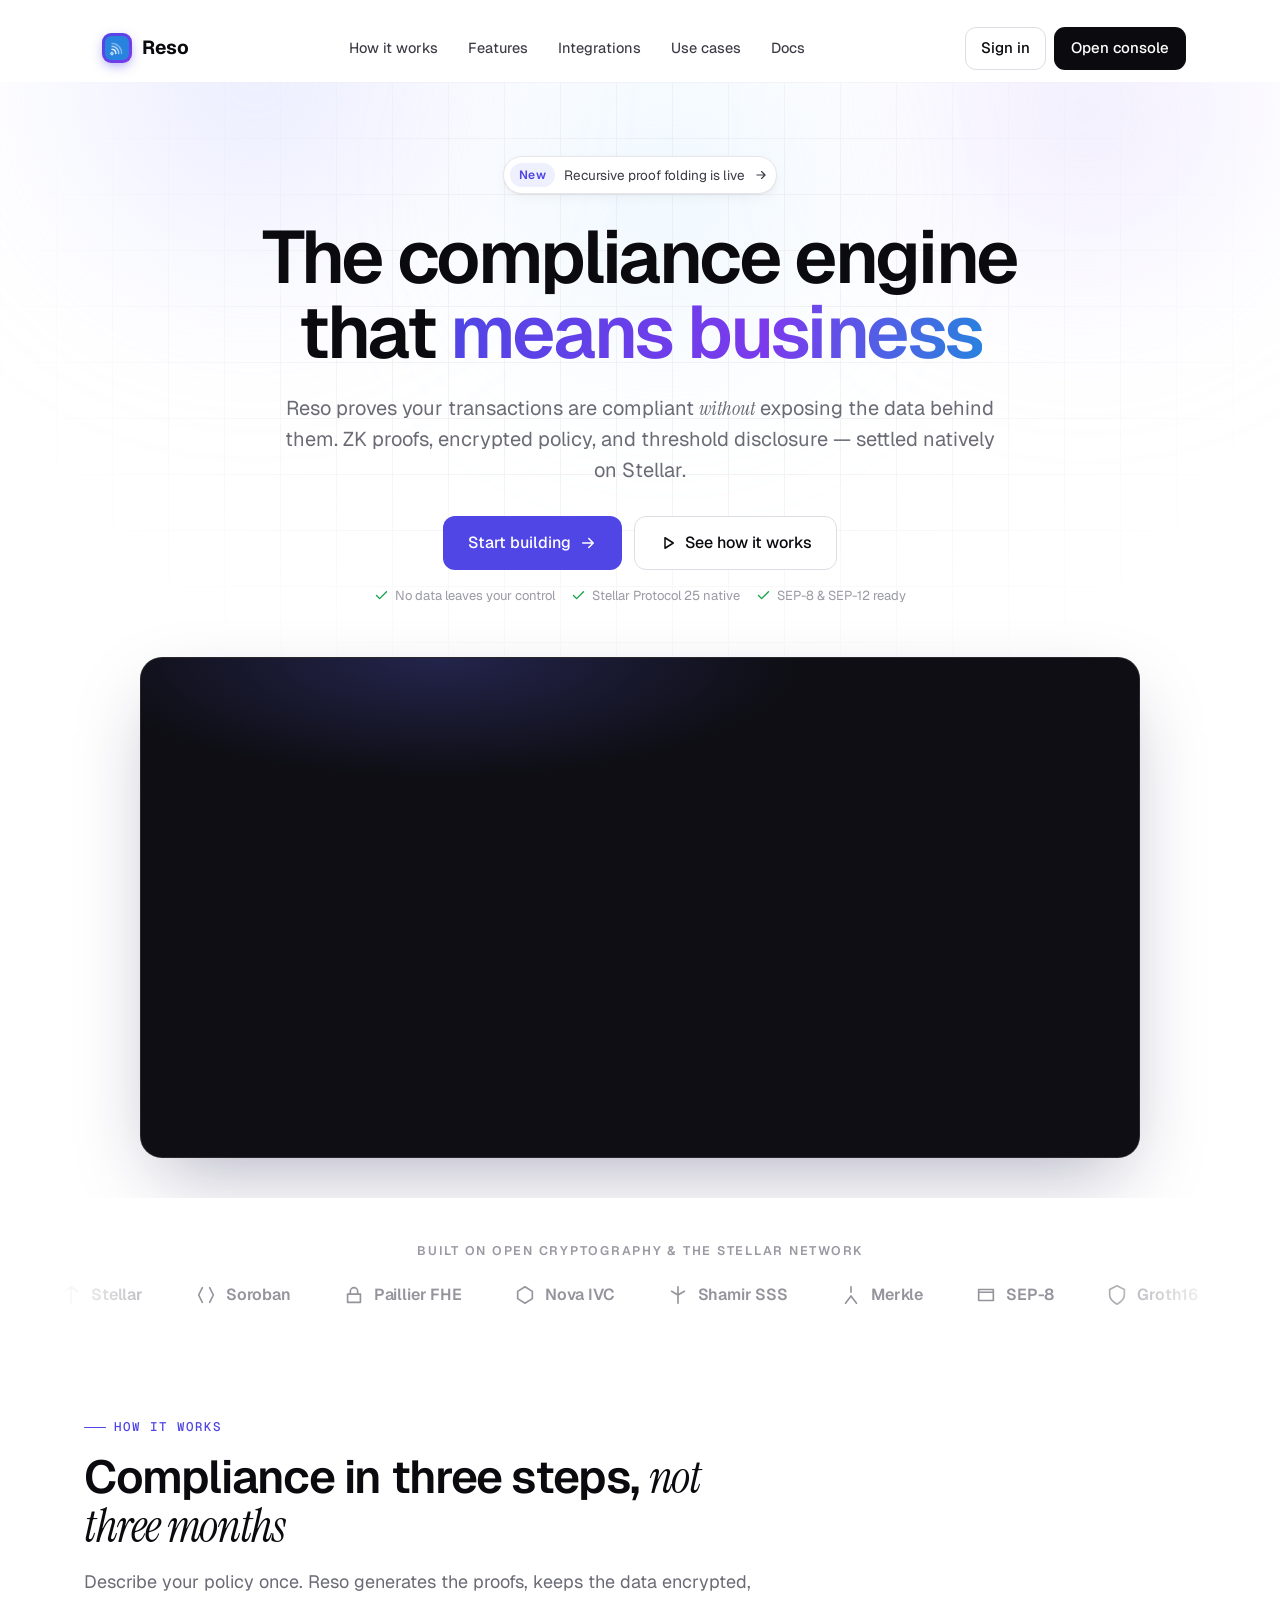
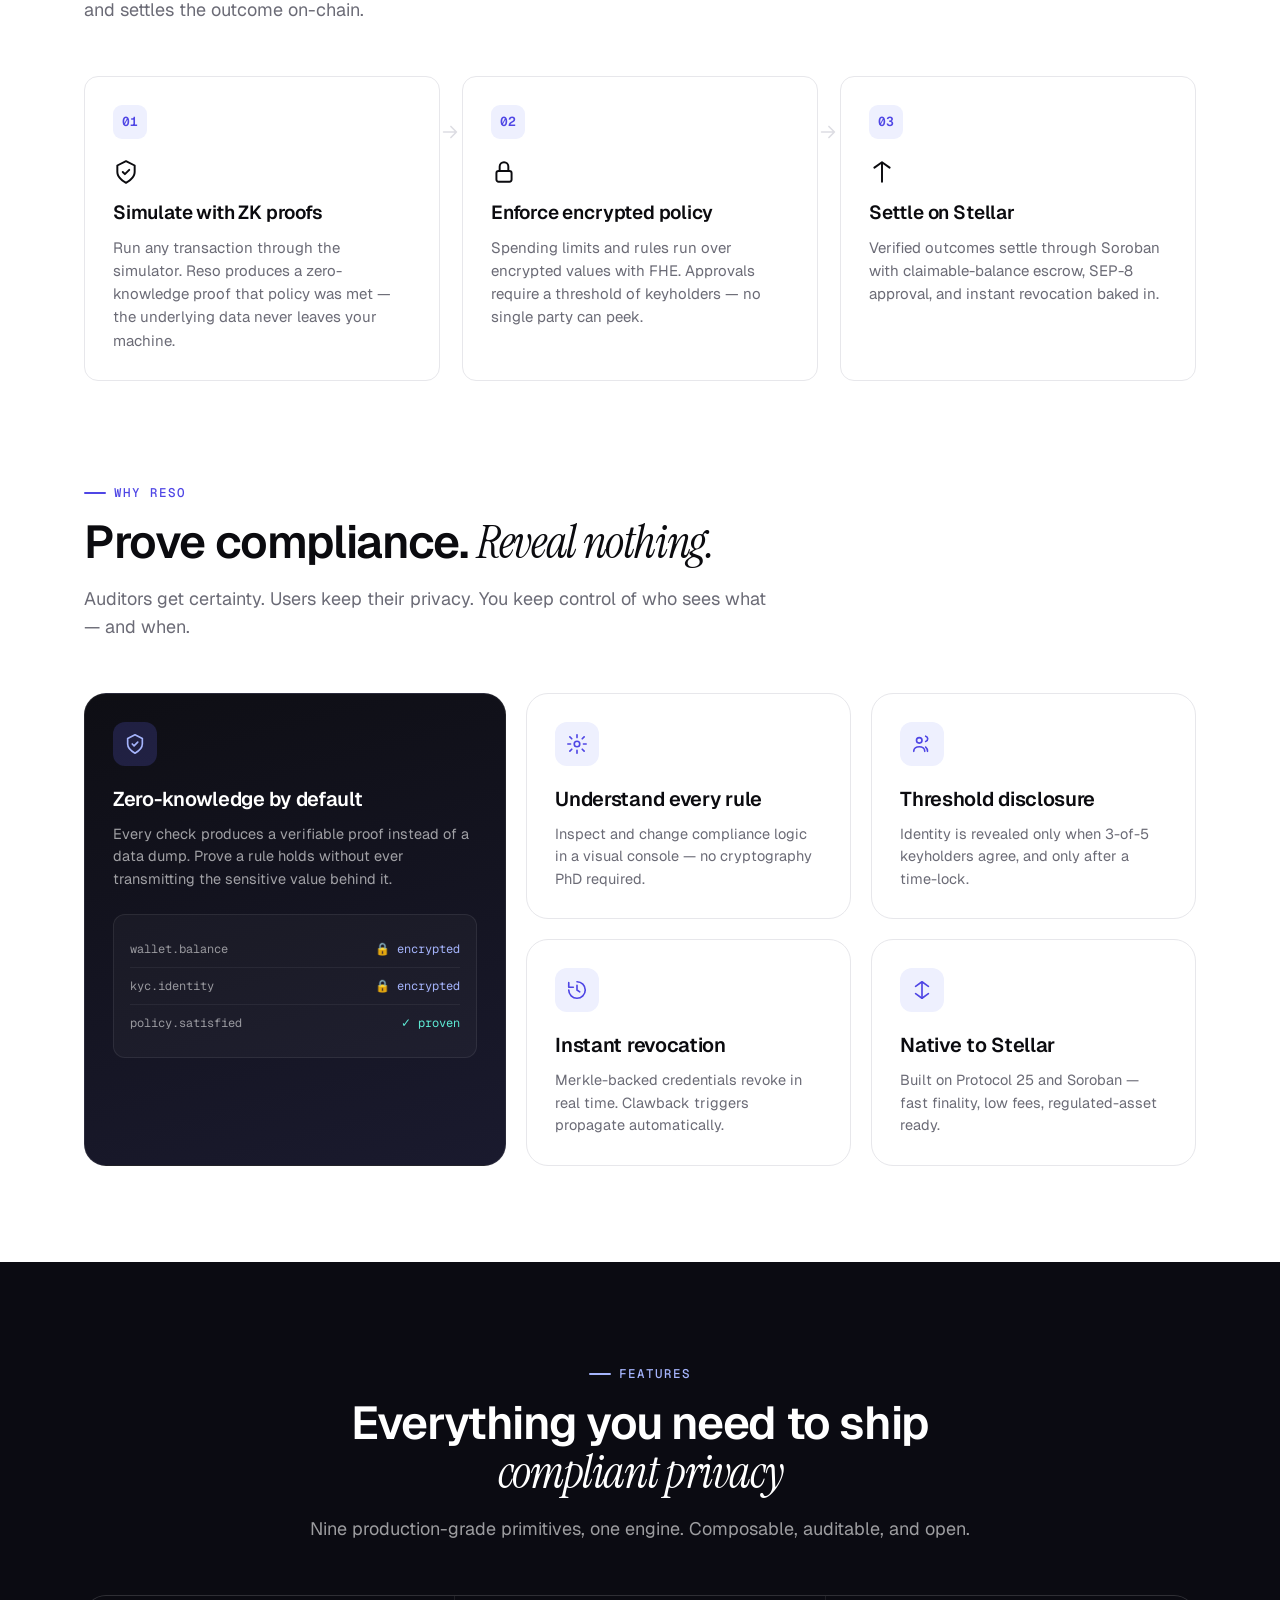
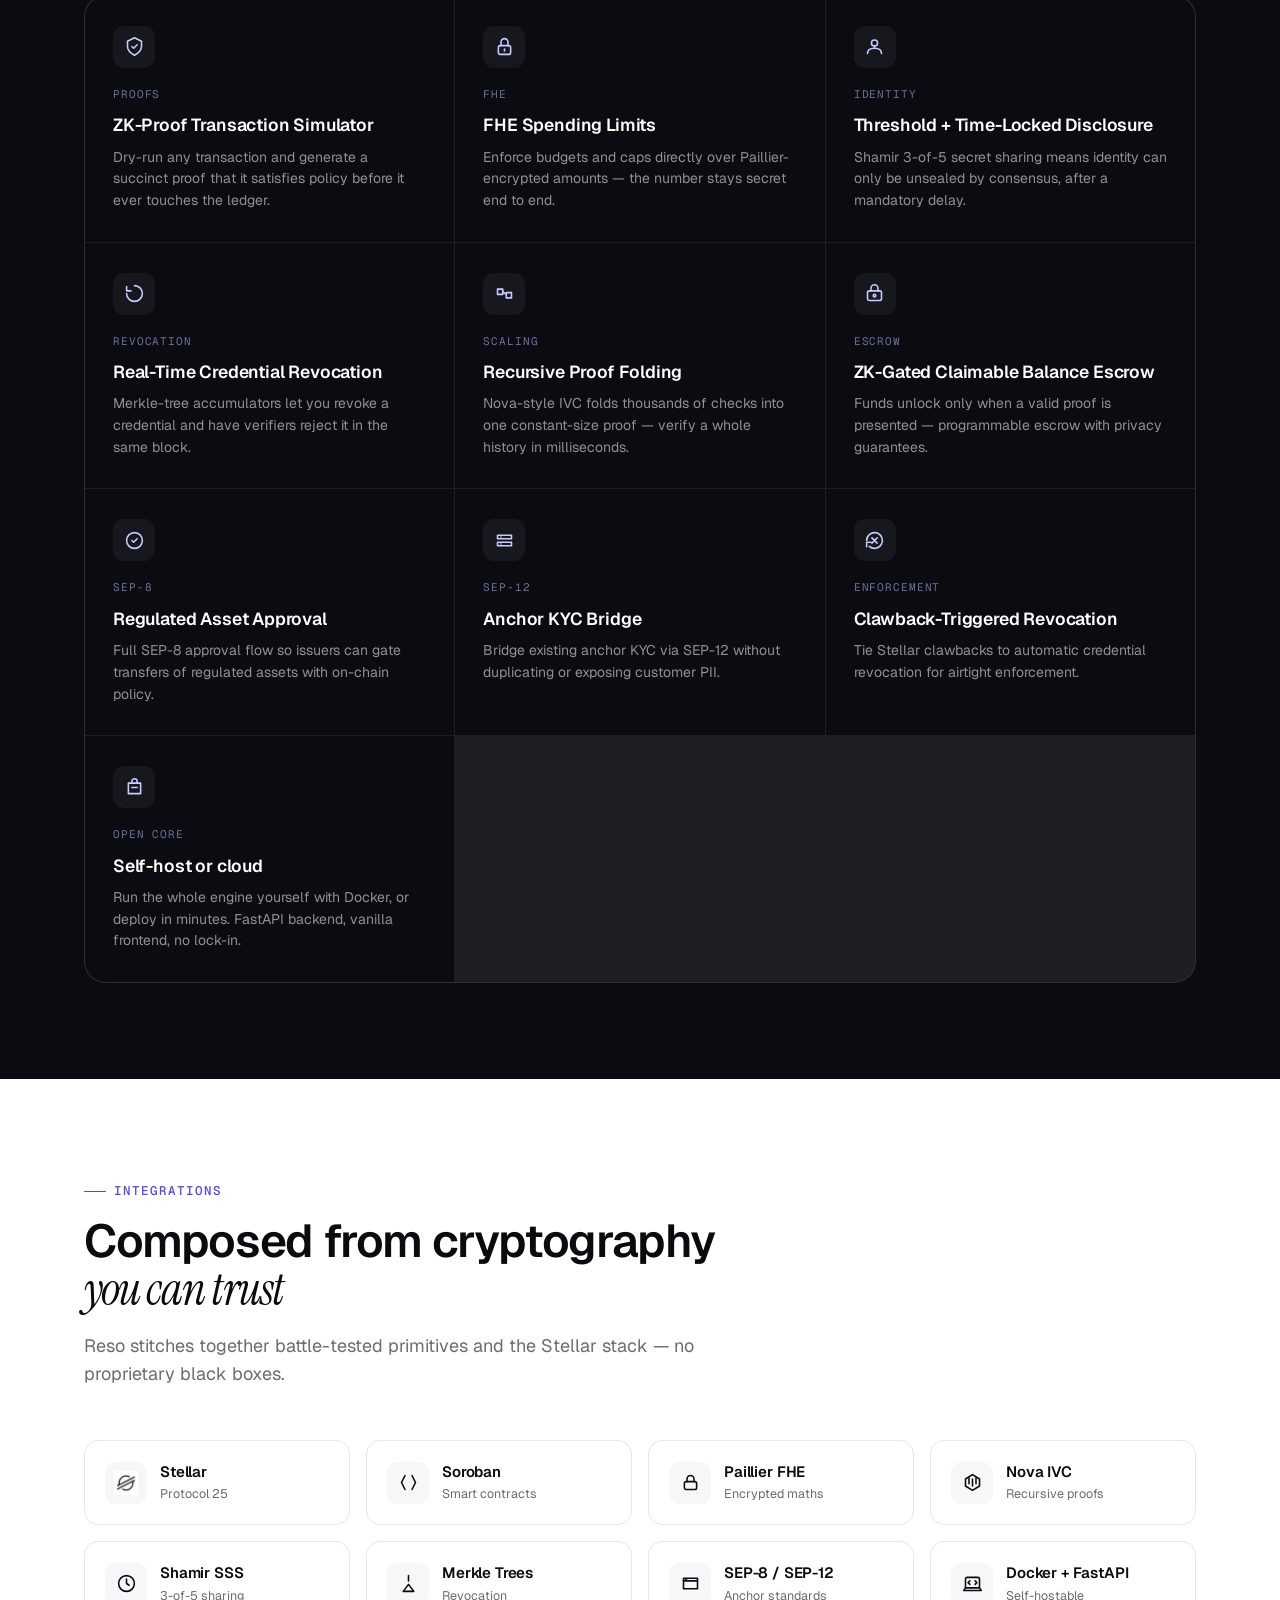
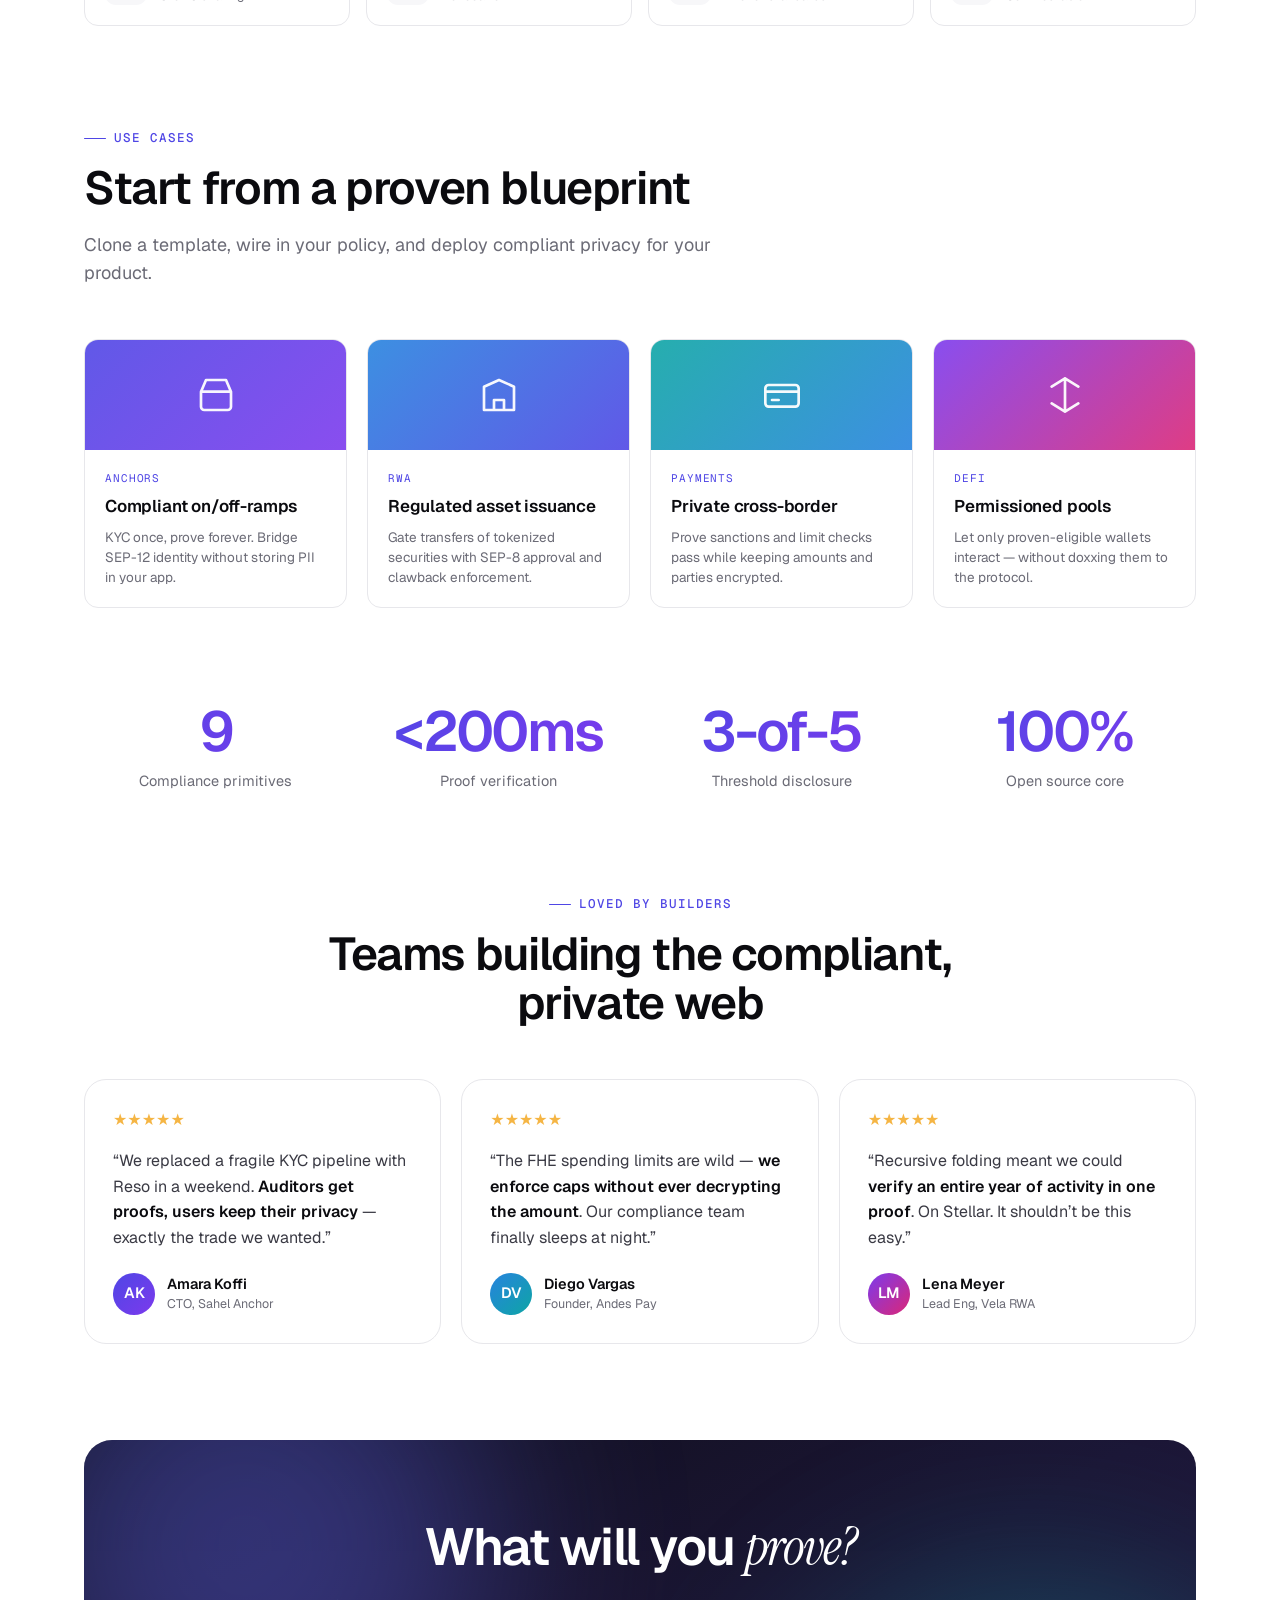
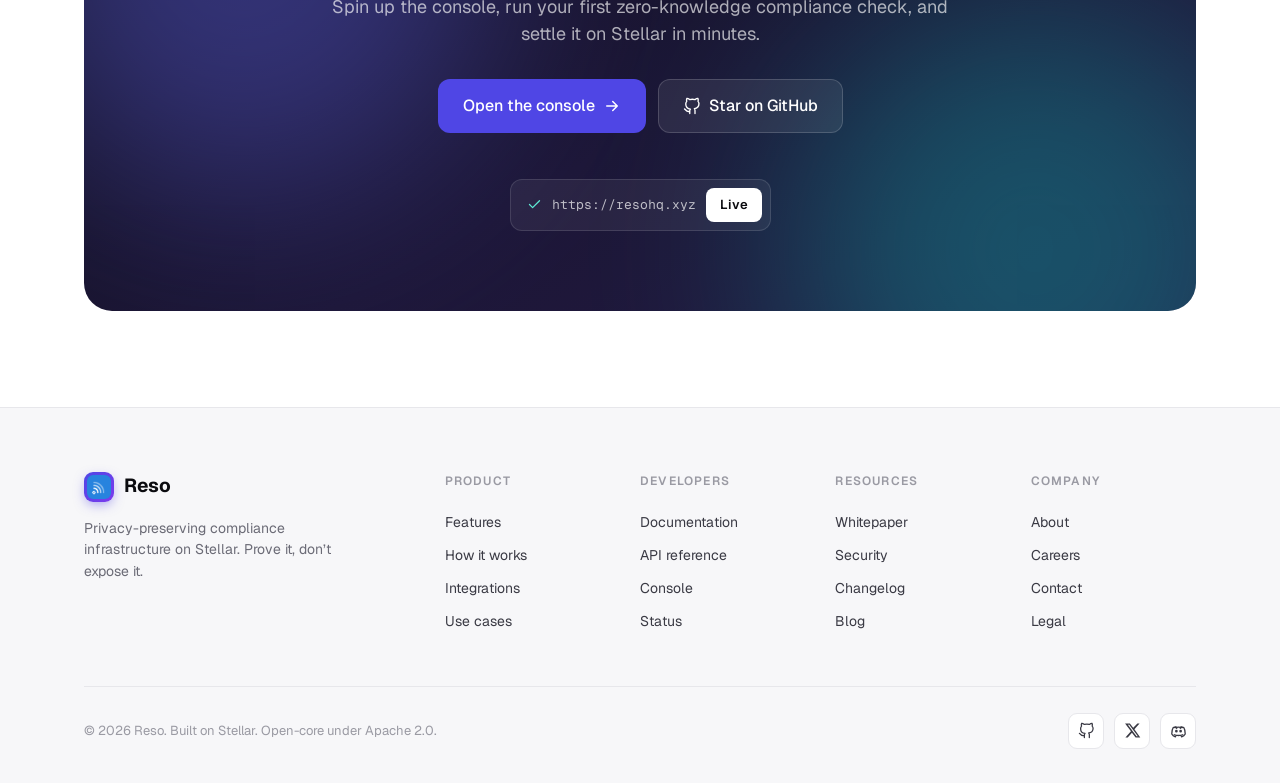
==== commit 976e97f7: "feat: integrate launch video, custom logos, and custom domain URL" ====
--- a/site/index.html
+++ b/site/index.html
@@ -18,7 +18,7 @@
     <nav class="nav">
       <a href="#" class="brand">
         <span class="logo">
-          <svg viewBox="0 0 24 24" fill="none" stroke="currentColor" stroke-width="2" stroke-linecap="round" stroke-linejoin="round"><path d="M12 2 4 6v6c0 5 3.5 7.5 8 10 4.5-2.5 8-5 8-10V6l-8-4Z"/><path d="M9 12l2 2 4-4"/></svg>
+          <img src="assets/reso-logo.png" alt="Reso" style="width: 24px; height: 24px; object-fit: cover; border-radius: 6px;">
         </span>
         Reso
       </a>
@@ -56,44 +56,10 @@
       <span><svg viewBox="0 0 24 24" fill="none" stroke="currentColor" stroke-width="2.2" stroke-linecap="round" stroke-linejoin="round"><path d="M20 6 9 17l-5-5"/></svg> SEP-8 &amp; SEP-12 ready</span>
     </div>
 
-    <!-- CONSOLE MOCKUP -->
-    <div class="console reveal" data-d="2">
+    <!-- LAUNCH VIDEO -->
+    <div class="console reveal" data-d="2" style="padding: 0; overflow: hidden; border: 1px solid rgba(255,255,255,0.1);">
       <div class="console-glow"></div>
-      <div class="console-bar">
-        <div class="dots"><i></i><i></i><i></i></div>
-        <div class="addr"><svg viewBox="0 0 24 24" fill="none" stroke="currentColor" stroke-width="2" stroke-linecap="round" stroke-linejoin="round"><rect x="5" y="11" width="14" height="10" rx="2"/><path d="M8 11V7a4 4 0 0 1 8 0v4"/></svg> app.reso.xyz/console</div>
-      </div>
-      <div class="console-body">
-        <aside class="c-side">
-          <span class="s-label">Engine</span>
-          <div class="s-item active"><svg viewBox="0 0 24 24" fill="none" stroke="currentColor" stroke-width="1.8" stroke-linecap="round" stroke-linejoin="round"><path d="M12 2 4 6v6c0 5 3.5 7.5 8 10 4.5-2.5 8-5 8-10V6l-8-4Z"/></svg> Proof simulator</div>
-          <div class="s-item"><svg viewBox="0 0 24 24" fill="none" stroke="currentColor" stroke-width="1.8" stroke-linecap="round" stroke-linejoin="round"><rect x="5" y="11" width="14" height="10" rx="2"/><path d="M8 11V7a4 4 0 0 1 8 0v4"/></svg> Spending limits</div>
-          <div class="s-item"><svg viewBox="0 0 24 24" fill="none" stroke="currentColor" stroke-width="1.8" stroke-linecap="round" stroke-linejoin="round"><circle cx="12" cy="8" r="4"/><path d="M4 21c0-4 3.5-6 8-6s8 2 8 6"/></svg> Identity disclosure</div>
-          <span class="s-label">Ledger</span>
-          <div class="s-item"><svg viewBox="0 0 24 24" fill="none" stroke="currentColor" stroke-width="1.8" stroke-linecap="round" stroke-linejoin="round"><path d="M3 7h18M3 12h18M3 17h18"/></svg> Revocation</div>
-          <div class="s-item"><svg viewBox="0 0 24 24" fill="none" stroke="currentColor" stroke-width="1.8" stroke-linecap="round" stroke-linejoin="round"><path d="M12 3v18M5 8l7-5 7 5"/></svg> Settlement</div>
-        </aside>
-        <main class="c-main">
-          <h4>ZK Transaction Simulation <span class="badge-ok"><span class="dot"></span> LIVE</span></h4>
-          <div class="c-desc">Verifying a $48,200 cross-border payment against encrypted policy…</div>
-          <div class="proof-row" data-p="1">
-            <div class="proof-ico pi-indigo"><svg viewBox="0 0 24 24" fill="none" stroke="currentColor" stroke-width="1.8" stroke-linecap="round" stroke-linejoin="round"><path d="M12 2 4 6v6c0 5 3.5 7.5 8 10 4.5-2.5 8-5 8-10V6l-8-4Z"/><path d="M9 12l2 2 4-4"/></svg></div>
-            <div class="proof-txt"><div class="t">Sanctions screening proof</div><div class="s">groth16 · 1,024 constraints</div></div>
-            <span class="badge-ok"><span class="dot"></span> valid</span>
-          </div>
-          <div class="proof-row" data-p="2">
-            <div class="proof-ico pi-teal"><svg viewBox="0 0 24 24" fill="none" stroke="currentColor" stroke-width="1.8" stroke-linecap="round" stroke-linejoin="round"><rect x="5" y="11" width="14" height="10" rx="2"/><path d="M8 11V7a4 4 0 0 1 8 0v4"/></svg></div>
-            <div class="proof-txt"><div class="t">FHE spending limit check</div><div class="s">paillier · amount stays encrypted</div></div>
-            <span class="badge-ok"><span class="dot"></span> within limit</span>
-          </div>
-          <div class="proof-row" data-p="3">
-            <div class="proof-ico pi-amber"><svg viewBox="0 0 24 24" fill="none" stroke="currentColor" stroke-width="1.8" stroke-linecap="round" stroke-linejoin="round"><path d="M12 3v18M5 8l7-5 7 5"/></svg></div>
-            <div class="proof-txt"><div class="t">Settle on Stellar</div><div class="s">soroban · claimable balance escrow</div></div>
-            <span class="badge-ok"><span class="dot"></span> confirmed</span>
-          </div>
-          <div class="c-proofbar"><i id="pbar"></i></div>
-        </main>
-      </div>
+      <video src="assets/launch-video.mp4" autoplay loop muted playsinline style="width: 100%; display: block; border-radius: 12px; position: relative; z-index: 10;"></video>
     </div>
   </div>
 </section>
@@ -214,7 +180,7 @@
       <p class="sec-lead reveal" data-d="2">Reso stitches together battle-tested primitives and the Stellar stack — no proprietary black boxes.</p>
     </div>
     <div class="integ-grid">
-      <div class="integ reveal" data-d="1"><div class="i-ic"><svg viewBox="0 0 24 24" fill="none" stroke="currentColor" stroke-width="1.8" stroke-linecap="round" stroke-linejoin="round"><path d="M12 3v18M5 8l7-5 7 5"/></svg></div><div><div class="i-t">Stellar</div><div class="i-s">Protocol 25</div></div></div>
+      <div class="integ reveal" data-d="1"><div class="i-ic"><img src="assets/stellar-logo.png" alt="Stellar" style="width: 24px; height: 24px; object-fit: contain;"></div><div><div class="i-t">Stellar</div><div class="i-s">Protocol 25</div></div></div>
       <div class="integ reveal" data-d="2"><div class="i-ic"><svg viewBox="0 0 24 24" fill="none" stroke="currentColor" stroke-width="1.8" stroke-linecap="round" stroke-linejoin="round"><path d="M8 4l-4 8 4 8M16 4l4 8-4 8"/></svg></div><div><div class="i-t">Soroban</div><div class="i-s">Smart contracts</div></div></div>
       <div class="integ reveal" data-d="3"><div class="i-ic"><svg viewBox="0 0 24 24" fill="none" stroke="currentColor" stroke-width="1.8" stroke-linecap="round" stroke-linejoin="round"><rect x="5" y="11" width="14" height="9" rx="2"/><path d="M8 11V8a4 4 0 0 1 8 0v3"/></svg></div><div><div class="i-t">Paillier FHE</div><div class="i-s">Encrypted maths</div></div></div>
       <div class="integ reveal" data-d="4"><div class="i-ic"><svg viewBox="0 0 24 24" fill="none" stroke="currentColor" stroke-width="1.8" stroke-linecap="round" stroke-linejoin="round"><path d="M12 3l8 5v8l-8 5-8-5V8z"/><path d="M12 8v8M8 6.5v7M16 6.5v7"/></svg></div><div><div class="i-t">Nova IVC</div><div class="i-s">Recursive proofs</div></div></div>
@@ -296,7 +262,7 @@
       </div>
       <div class="publish-bar">
         <svg width="15" height="15" viewBox="0 0 24 24" fill="none" stroke="#5eead4" stroke-width="2" stroke-linecap="round" stroke-linejoin="round"><path d="M20 6 9 17l-5-5"/></svg>
-        <span class="u">https://reso-nine.vercel.app</span>
+        <span class="u">https://resohq.xyz</span>
         <span class="pb-btn">Live</span>
       </div>
     </div>
@@ -308,7 +274,7 @@
   <div class="wrap">
     <div class="foot-grid">
       <div class="foot-brand">
-        <a href="#" class="brand"><span class="logo"><svg viewBox="0 0 24 24" fill="none" stroke="currentColor" stroke-width="2" stroke-linecap="round" stroke-linejoin="round"><path d="M12 2 4 6v6c0 5 3.5 7.5 8 10 4.5-2.5 8-5 8-10V6l-8-4Z"/><path d="M9 12l2 2 4-4"/></svg></span>Reso</a>
+        <a href="#" class="brand"><span class="logo"><img src="assets/reso-logo.png" alt="Reso" style="width: 24px; height: 24px; object-fit: cover; border-radius: 6px;"></span>Reso</a>
         <p>Privacy-preserving compliance infrastructure on Stellar. Prove it, don’t expose it.</p>
       </div>
       <div class="foot-col"><h4>Product</h4><a href="#features">Features</a><a href="#how">How it works</a><a href="#integrations">Integrations</a><a href="#usecases">Use cases</a></div>
